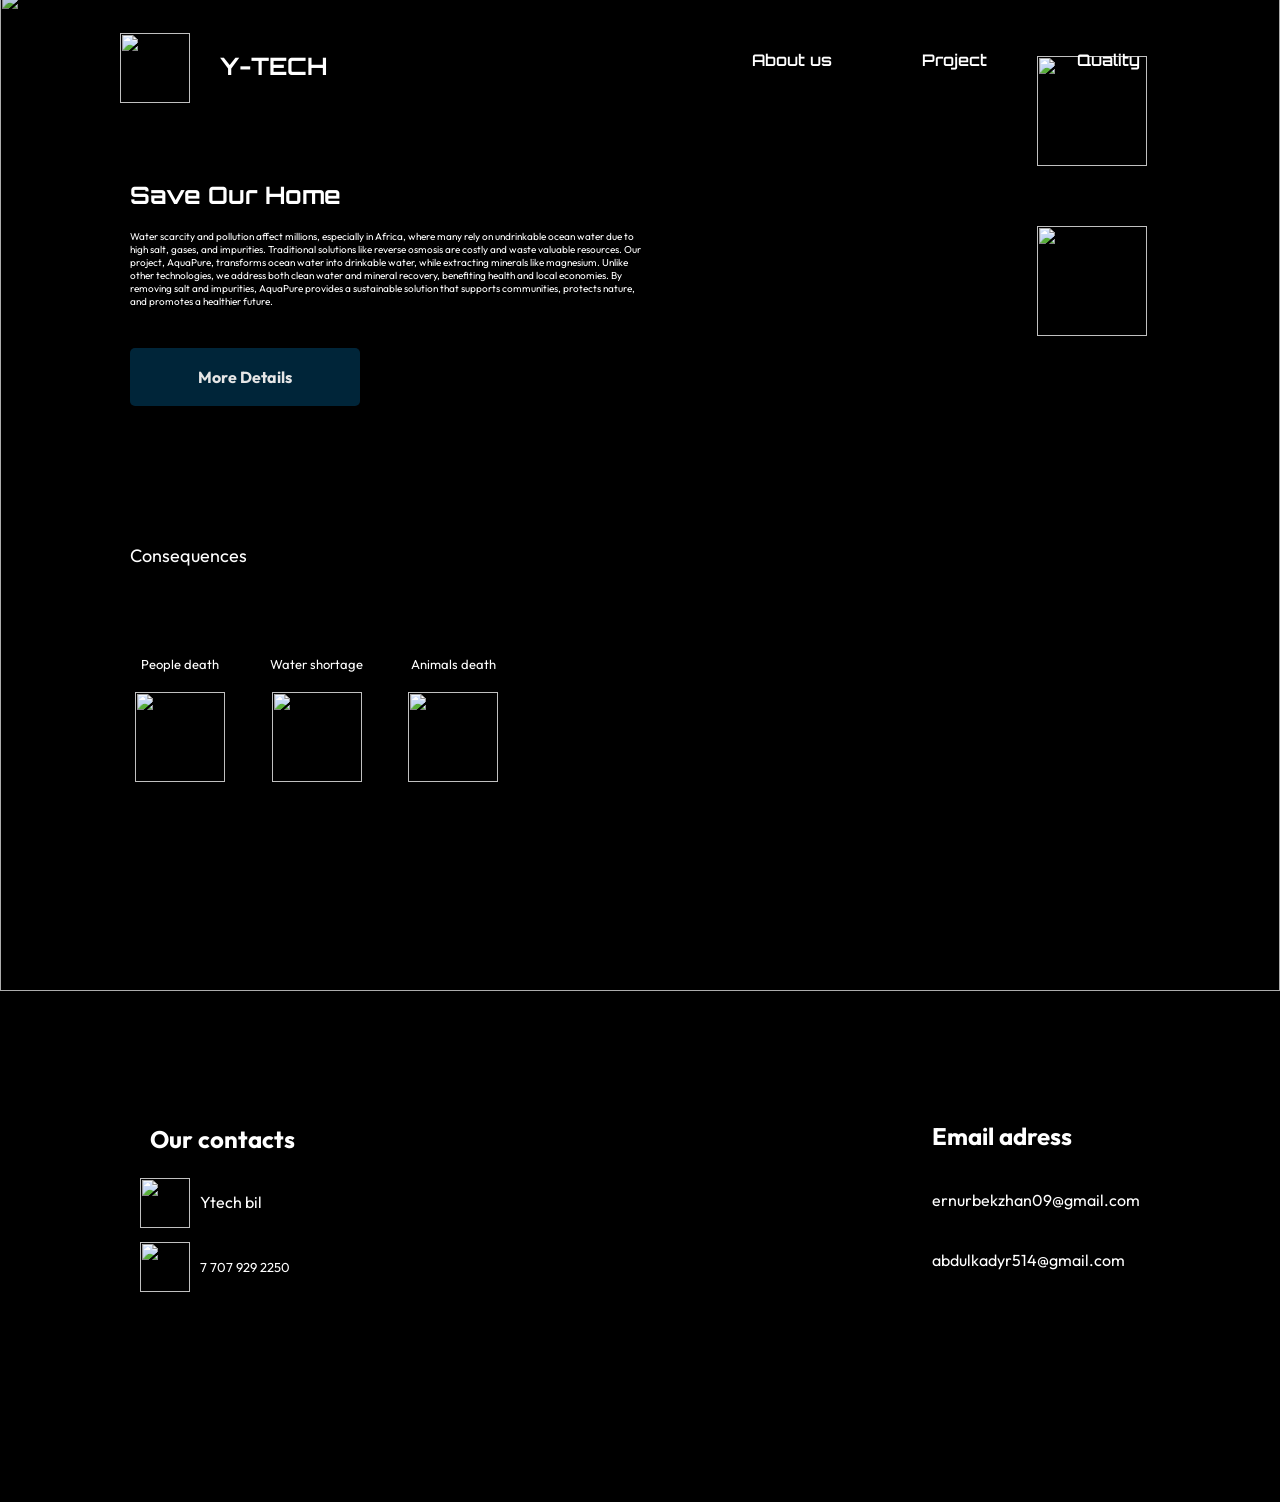
==== index.html @ 7da86664 "Main Page Uploding main pages (index)" ====
<!DOCTYPE html>
<html lang="en">
<head>
    <meta charset="UTF-8">
    <meta name="viewport" content="width=device-width, initial-scale=1.0, maximum-scale-1">
    <title>Main Page</title>
    <link rel="stylesheet" href="index.css">
    <link rel="stylesheet" href="indexad.css">
    <link rel="icon" type="image/png" href="/FOTOS/Logo.png">
</head>
<body>


    <!--Задний фон-->
    <img src="/FOTOS/Waterpollution.jpg" class="Waterpl">

    <!--Шапка сайта-->
    <header>
        <div class="Шапка">
            <a><img src="/FOTOS/Logo.png" class="Logo"></a>
            <a class="YTECH">Y-TECH</a>
        </div>
        <div class="Опции">
            <a href="/ABOUT_US/aboutus.html" class="ABOUTUS" target="_blank">About us</a>
            <a href="/PROJECT/project.html" class="PROJECT" target="_blank">Project</a>
            <a href="/QUALITY/quality.html" class="QUALITY" target="_blank">Quality</a>
        </div>
    </header>
    <main>
        
        <!--Статья-->
        <div class="Статья">
            <h2 class="Save">Save Our Home</h2>
            <p class="Etc">Water scarcity and pollution affect millions, especially in Africa, where many rely on undrinkable ocean water due to high salt, gases, and impurities. Traditional solutions like reverse osmosis are costly and waste valuable resources.

                Our project, AquaPure, transforms ocean water into drinkable water, while extracting minerals like magnesium. Unlike other technologies, we address both clean water and mineral recovery, benefiting health and local economies.
                
                By removing salt and impurities, AquaPure provides a sustainable solution that supports communities, protects nature, and promotes a healthier future.</p>
            
            <a class="more" href="https://www.britannica.com/science/water-pollution" target="_blank"><button class="moredetails"><p class="More">More Details</p></a><a href="https://www.britannica.com/science/water-pollution" class="str" target="_blank">>></a> </button></a>
        </div>

        <div class="Диаграммы1">
           <img class="diag1" src="/FOTOS/diag1.png">    
           <img class="diag2" src="/FOTOS/diag2.png">
        </div>
        <div class="Последствия">
            <a href="https://greenly.earth/en-us/blog/ecology-news/water-pollution-causes-consequences-and-solutions" class="consq" target="_blank"><p class="cons">Consequences</p></a>
            <div class="Иконки">
                <div class="i1">
                    <a href="https://www.frontiersin.org/journals/environmental-science/articles/10.3389/fenvs.2022.880246/full" class="text1">People death</a>
                    <a href="https://www.frontiersin.org/journals/environmental-science/articles/10.3389/fenvs.2022.880246/full" class="peo" target="_blank"><img class="people" src="/FOTOS/Component 2 (1).png"></a>
                </div>
                <div class="i2">
                    <a href="https://www.nrdc.org/stories/water-pollution-everything-you-need-know" class="text2">Water shortage</a>
                    <a href="https://www.nrdc.org/stories/water-pollution-everything-you-need-know" class="wat" target="_blank"><img class="water" src="/FOTOS/Component 4.png"></a>
                </div>
                <div class="i3">
                    <a href="https://blog.enduramaxx.co.uk/the-effects-of-poor-water-quality-for-animals" class="text3">Animals death</a>
                    <a href="https://blog.enduramaxx.co.uk/the-effects-of-poor-water-quality-for-animals" class="ani" target="_blank"><img class="animals" src="/FOTOS/Component 5.png"></a>
                </div>
            </div>
        </div>
    </main>

    /*Телефон и тд*/
    <footer class="f1">
        <div class="Socialmedia">
            <p class="ourct">Our contacts</p>
            
            <div class="instagramm">
                <a href="https://www.instagram.com/ytech_bil/" target="_blank"><img src="/FOTOS/Component 9 (2).png" class="insta"></a>
                <a href="https://www.instagram.com/ytech_bil/" target="_blank" class="linkins">Ytech bil</a>
            </div>
            <div class="phone">
                <img class="phn" src="/FOTOS/Component 10.png">
                <p class="number">7 707 929 2250</p>
            </div>
        </div>
        <div class="Email">
            <p class="email">Email adress</p>
            <a href="https://mail.google.com/mail/" class="email1">ernurbekzhan09@gmail.com</a>
            <a href="https://mail.google.com/mail/" class="email2">abdulkadyr514@gmail.com</a>
        </div>
    </footer>
</body>
</html>
---- index.css ----
/*Стили текста*/
@import url('https://fonts.googleapis.com/css2?family=Orbitron:wght@400..900&family=Poppins:ital,wght@0,100;0,200;0,300;0,400;0,500;0,600;0,700;0,800;0,900;1,100;1,200;1,300;1,400;1,500;1,600;1,700;1,800;1,900&family=Work+Sans:ital,wght@0,100..900;1,100..900&display=swap');
@import url('https://fonts.googleapis.com/css2?family=Orbitron:wght@400..900&family=Outfit:wght@100..900&family=Poppins:ital,wght@0,100;0,200;0,300;0,400;0,500;0,600;0,700;0,800;0,900;1,100;1,200;1,300;1,400;1,500;1,600;1,700;1,800;1,900&family=Work+Sans:ital,wght@0,100..900;1,100..900&display=swap');
/*Стили текста*/



/*Правила*/
h2 {
    cursor:default;
}
a,p{
    text-decoration: none;
    color: white;
}
/*Правила*/



/*Задний фон*/
body{
    margin: 0;
    padding: 0;
    background-color: black;
    height: 130vh;
    overflow-x: hidden;
}
.Waterpl{
    z-index: 0;
    position: absolute;
    top: -1%;
    width: 100% ;   
    height: 1000px;
    opacity: 0.9;
}
.Шапка{
    position: absolute;
}
header{
    position: absolute;
    height: 100px;
    width: 100%;
    top: 0%;
    left: 0%;
}
a,p{
    text-decoration: none;
    color: white;
}



/*Шапка сайта*/
.Шапка{
    position: absolute;
    display: flex;
    flex-direction: row;
    align-items: center;
    gap: 30px;
    width: 240px;
    height: 80px;
    margin-left: 120px;
    margin-top: 30px;
}
.Шапка:hover{
    cursor: default;
}
.Logo{
    width: 70px;
    height: 70px;
}
.YTECH{
    font-family: 'Orbitron',cursive;
    font-size: x-large;
    font-weight: bold;
    color: white;
    margin-bottom: 8px;
}
/*Шапки*/



/*ОПЦИИ*/
.Опции{
    display: flex;
    flex-direction: row;
    justify-content: end;
    align-items: center;
    gap:80px;
    margin-top: 50px;
    margin-left: 65%;
    margin-right: 140px;
}
.ABOUTUS, .PROJECT, .QUALITY {
    white-space: nowrap;
    z-index: 1;
    font-family: 'Orbitron', cursive;
    font-size: medium;
    font-weight: 600;
    text-decoration: none;
    color: white;
    transition: font-size 0.8s, filter 0.8s;
}
.ABOUTUS:hover, .PROJECT:hover, .QUALITY:hover {
    font-size: larger;
    filter: brightness(0.8);
    transition-delay: 0.1s;
}

.ABOUTUS:not(:hover), .PROJECT:not(:hover), .QUALITY:not(:hover) {
    transition-delay: 0s; 
}
/*КОНЕЦ ШАПКИ*/



/*СТАТЬЯ*/
.Save{
    font-family: 'Orbitron' , cursive ;
    font-weight:bold;
    color: white;
    position: relative;
    margin-left: 130px;
    margin-top: 180px;
}
.Etc{
    color: white;
    font-family: 'Outfit' , cursive;
    font-weight: normal;
    position: relative;
    text-align: left;
    margin-left: 130px;
    font-size: x-small;
    width: 40%;
    margin-bottom: 40px;
}
.Etc:hover{
    cursor: default;
}
.moredetails {
    text-decoration: none;
    margin-left: 130px;
    position: relative;
    background-color: #002A40;
    opacity: 0.9;
    display: inline-block;
    padding: 3px 68px;
    border-radius: 5px;
    border: none;
    transition: background-color 0.3s;
}

.str {
    font-weight: bold;
    position: absolute;
    color: white;
    text-decoration: none;
    margin-left: 39%;
    margin-top: -16%;
    opacity: 0;
    transition: opacity 0.8s, transform 1.2s;
}

.more {
    text-decoration: none;
}

.More {
    color: white;
    font-weight: bold;
    font-family: 'Outfit', cursive;
    text-decoration: none;
    font-size: medium;
    transition: transform 1s, color 1s;
}

.moredetails:hover .More {
    transform: translateX(-18px);
    color: rgb(218, 218, 218);
    transition-delay: 0.1s;
}

.moredetails:hover .str {
    opacity: 1;
    transform: translateX(-50px);
    color: rgb(218, 218, 218);
    transition-delay: 0.1s;
}

.moredetails:not(:hover) .More {
    transition-delay: 0s;
}

.moredetails:not(:hover) .str {
    transition-delay: 0s;
}
/*КОНЕЦ СТАТЬИ*/



/*ДИАГРАММЫ*/
.Диаграммы1{
    position: absolute;
    display: flex;
    justify-content:end;
    flex-direction: column;
    gap: 60px;
    margin-top: -320px;
    margin-left: 84%;
    margin-right: 120px;
}
.diag1,
.diag2 {
    width: 110px;
    height: 110px;
    transition: width 0.9s, height 0.9s, filter 0.9s;
}

.diag1:hover,
.diag2:hover {
    width: 130px;
    height: 130px;
    filter: brightness(0.8);
    cursor: pointer;
    transition-delay: 0.1s; /* Задержка перед началом */
}

.diag1:not(:hover),
.diag2:not(:hover) {
    width: 110px;
    height: 110px;
    transition-delay: 0s; /* Убираем задержку при уходе курсора */
}
/*Конец диграммы1*/



/*Последствия*/
.Последствия{
    display: flex;
}
.Иконки{
    font-family: 'Outfit',cursive;
}
.consq{
    margin-top: 120px;
    text-decoration: none;
    margin-left: 130px;
}
.cons {
    font-family: 'Outfit', cursive;
    opacity: 1;
    color: white;
    position: relative;
    font-size: large;
    transition: font-size 1s, opacity 1s, margin-top 1s; /* Все анимации с переходом */
}
.cons:hover {
    font-size: 30px;
    opacity: 0.85;
    margin-top: 4%;
    transition-delay: 0.2s; /* Задержка перед началом анимации */
}
.cons:not(:hover) {
    transition: font-size 1s, opacity 1s, margin-top 1s; /* Убираем задержку при уходе курсора */
}



/*Кружки*/
.Иконки{
    display: flex;
    position: absolute;
    margin-left: 130px;
    margin-top: 250px;
    gap: 40px;
}
.i1,.i2,.i3{
    align-items: center;
    display: flex;
    flex-direction: column;
    gap: 20px;
}



/*Анимации*/
.i1, .i2, .i3 {
    margin-left: 5px;
    transition: transform 1s;
    cursor: pointer;
}
.people, .water, .animals {
    transition: width 1s, height 1s, opacity 1s, filter 1s;
}
.text1, .text2, .text3 {
    transition: font-size 1s, opacity 1s;
}
.i1:hover, .i2:hover, .i3:hover {
    transform: translateY(-20%);
    transition-delay: 0.2s; /* Задержка перед анимацией */
}

.i1:hover .people,
.i2:hover .water,
.i3:hover .animals {
    opacity: 0.85;
    width: 100px;
    height: 100px;
    filter: invert();
    transition-delay: 0.2s;
}
.i1:hover .text1,
.i2:hover .text2,
.i3:hover .text3 {
    font-size: medium;
    opacity: 0.85;
    transition-delay: 0.2s;
}
.i1:not(:hover), .i2:not(:hover), .i3:not(:hover) {
    transform: translateY(0%);
    transition-delay: 0s;
}
.i1:not(:hover) .people,
.i2:not(:hover) .water,
.i3:not(:hover) .animals {
    width: 90px;
    height: 90px;
    opacity: 1;
    filter: none;
    transition-delay: 0s;
}
.i1:not(:hover) .text1,
.i2:not(:hover) .text2,
.i3:not(:hover) .text3 {
    font-size: small;
    opacity: 1;
    transition-delay: 0s;
}
/*Конец анимаций*/


/*FOOTER*/
.f1{
    display: flex;
    gap:0px;
    flex-direction: row;
    align-items: center;
    justify-content: space-between;
    margin-top:20%;
    width: 100%;
    height: 55%;
    opacity: 1; 
    background-color: black;
}
.Socialmedia{
    width: 400px;
    margin-top: 30px;
    margin-left: 150px;
    align-items: start;
    font-family: 'Outfit',cursive;
    display: flex;
    flex-direction: column;
    font-weight: bold;
    .ourct{
        font-size: x-large;
        
    }
    .insta{
        width: 50px;
        height: 50px;
    }
    .instagramm{
        display: flex;
        flex-direction:row ;
        align-items: center;
        justify-content: center;
        font-weight: normal;
        font-size: medium;
        margin-left: -10px;
        gap:10px
    }
    .linkins{
        margin-bottom: 5px;
    }
    .phone{
        display: flex;
        flex-direction: row;
        align-items: center;
        margin-left: -10px;
        margin-top: 10px;
        gap: 10px;
    }
    .phn{
        width: 50px;
        height: 50px;
    }
    .number{
        font-weight: normal;
        font-size: x-small;
    }
}

.instagramm:hover,.phone:hover{
    .insta{
        width:60px;
        height: 60px;
        filter: invert();
        transition: 1s;
    }
    .phn{
        width: 57px;
        height: 57px;
        filter: invert();
        transition: 1s;
    }
    .number{
        font-size: medium;
        transition: 0.9s;
    }
    font-size: 22px;
    filter: brightness(0.8);
    transition: 0.9s;
    cursor: pointer;
}
.instagramm:not(:hover),.phone:not(:hover){
    transition: 1s;
    .phn{
        width: 50px;
        height: 50px;
        transition: 0.9s;
    }
    .insta{
        width: 50px;
        height: 50px;
        transition: 0.9s;
    }
    .number{
        font-size: small;
        transition: 0.9s;
    }
}

.Email{
    margin-top: 30px;
    display: flex;
    flex-direction: column;
    margin-right: 140px;
    font-weight: bold;
    font-family: 'Outfit',cursive;
}
.email1,.email2{
    display: flex;
    margin-top: -10px;
    line-height: 70px;
    font-weight:normal;
}
.email{
    font-size: x-large;
}
.email:hover{
    cursor: pointer;
}
.email1:hover,.email2:hover{
    font-size:23px ;
    filter: brightness(0.8);
    transition: 1s;
}
.email1:not(:hover),.email2:not(:hover){
    transition: 1s;
}
.ABOUTUS,.PROJECT,.QUALITY{
    padding-left: 10px;
}

/*Адаптация*/
@media( min-width:1900px) and (max-width:2000px){
    .Диаграммы1{
        margin-left:88%;
    }
}
@media( min-width:1800px) and (max-width:1900px){
    .Диаграммы1{
        margin-left: 87%;
    }
}
@media( min-width:1700px) and (max-width:1800px){
    .Диаграммы1{
        margin-left: 86%;
    }
}
@media( min-width:1600px) and ( max-width:1700px){
    .Диаграммы1{
        margin-left: 85%;
    }
}
@media( min-width:1500px) and (max-width:1600px){
    .Диаграммы1{
        margin-left: 84%;
    }
}
@media(min-width:1400px) and (max-width:1500px){
    .Диаграммы1{
        margin-left: 83%;
        margin-top: -350px;
    }
}
@media(min-width:1300px) and (max-width:1400px){
    .Диаграммы1{
        margin-left: 82%;
        margin-top: -350px;
    }
}
@media(min-width:1200px) and (max-width:1300px){
    .Диаграммы1{
        margin-left: 81%;
        margin-top: -350px;
    }
}
@media(min-width:1150px) and (max-width:1200px){
    .Диаграммы1{
        margin-left: 80%;
        margin-top: -350px;
    }
}
@media(min-width:1000px) and (max-width:1150px){
    body{
        height: 120vh;
    }
    .Опции{
        gap: 30px;
    }
    .ABOUTUS,.PROJECT,.QUALITY{
        margin-top: 5px;
        font-size: small;
    }
    .Logo{
        width: 50px;
        height: 50px;
    }
    .YTECH{
        font-size:large;
    }
    .Статья{
        margin-top: -30px;
    }
    .Etc{
        font-size: 13px;
    }
    .Waterpl{
        width: 100%;
        height: 800px;
    }
    .Диаграммы1{
        margin-left: 80%;
        margin-top: -320px;
        .diag1,
        .diag2{
            width: 80px;
            height: 80px;
        }
    }
    .consq{
        margin-top: 30px;
    }
    .Иконки{
        margin-top: 120px;
    }
    .cons{
        font-size: medium;
    }
    .Иконки{
        .i1{
            .text1{
                font-size: x-small;
            }
            .people{
                width: 70px;
                height: 70px;
            }
        }
        .i2{
            .text2{
                font-size: x-small;
            }
            .water{
                width: 70px;
                height: 70px;
            }
        }
        .i3{
            .text3{
                font-size: x-small;
            }
            .animals{
                width: 70px;
                height: 70px;
            }
        }
    }
}
@media(min-width:900px) and (max-width:1000px){
    body{
        height: 120vh;
    }
    .Опции{
        margin-right: 120px;
    }
    .ABOUTUS,.PROJECT,.QUALITY{
        margin-top: 5px;
        font-size: small;
    }
    .Logo{
        width: 50px;
        height: 50px;
    }
    .YTECH{
        font-size:large;
    }
    .Статья{
        margin-top: -30px;
    }
    .Etc{
        font-size: 13px;
    }
    .Waterpl{
        width: 100%;
        height: 800px;
    }
    .Диаграммы1{
        margin-left: 80%;
        margin-top: -330px;
        .diag1,
        .diag2{
            width: 80px;
            height: 80px;
        }
    }
    .consq{
        margin-top: 50px;
    }
    .Иконки{
        margin-top: 150px;
    }   
    .Socialmedia{
        margin-left: 90px;
        width: 200px;
        .ourct{
            font-size: large;
        }
        .instagramm{
            .insta{
                width: 40px;
                height: 40px;
            }
            .linkins{
                font-size: small;
            }
        }
        .phone{
            .phn{
                width: 40px;
                height: 40px;
            }
            .number{
                font-size: x-small;
            }
        }
    }
    .Email{
        margin-right: 90px;
        .email{
            font-size: large;
        }
        .email1{
            font-size: small;
        }
        .email2{
            font-size: small;
        }
    }
    .Опции{
        gap: 25px;
        .ABOUTUS,.PROJECT,.QUALITY{
            font-size: small;
        }
    }
    .consq{
        margin-top: 30px;
    }
    .Иконки{
        margin-top: 110px;
    }
    .cons{
        font-size: medium;
    }
    .Иконки{
        .i1{
            .text1{
                font-size: x-small;
            }
            .people{
                width: 70px;
                height: 70px;
            }
        }
        .i2{
            .text2{
                font-size: x-small;
            }
            .water{
                width: 70px;
                height: 70px;
            }
        }
        .i3{
            .text3{
                font-size: x-small;
            }
            .animals{
                width: 70px;
                height: 70px;
            }
        }
    }
}
@media(min-width:800px) and (max-width:900px){
    body{
        height: 120vh;
    }
    .Опции{
        margin-right: 100px;
    }
    .Шапка{
        margin-left: 70px;
    }
    .ABOUTUS,.PROJECT,.QUALITY{
        margin-top: 5px;
        font-size: small;
    }
    .Logo{
        width: 50px;
        height: 50px;
    }
    .YTECH{
        font-size:large;
    }
    .Статья{
        margin-left: -50px;
        margin-top: -30px;
    }
    .Etc{
        font-size: 13px;
    }
    .Waterpl{
        width: 100%;
        height: 800px;
    }
    .Диаграммы1{
        margin-left: 79%;
        margin-top: -300px;
        .diag1,
        .diag2{
            width: 80px;
            height: 80px;
        }
    }
    .consq{
        margin-left: 90px;
        margin-top: 50px;
    }
    .Иконки{
        margin-left: 90px;
        margin-top: 150px;
    }   
    .Socialmedia{
        margin-top: 30px;
        margin-left: 90px;
        width: 200px;
        .ourct{
            font-size: large;
        }
        .instagramm{
            .insta{
                width: 40px;
                height: 40px;
            }
            .linkins{
                font-size: small;
            }
        }
        .phone{
            .phn{
            width: 40px;
            height: 40px;
            }
            .number{
            font-size: x-small;
            }
        }
    }
    .Email{
        margin-top: 30px;
        margin-right: 90px;
        .email{
            font-size: large;
        }
        .email1{
            font-size: small;
        }
        .email2{
            font-size: small;
        }
    }
    .Опции{
        gap: 25px;
        .ABOUTUS,.PROJECT,.QUALITY{
            font-size: small;
        }
    }
    .Save{
        font-size: large;
    }
    .Etc {
        font-size: xx-small;
        width: 40%;
        text-align: justify;
    }
    .moredetails{
        width: 170px;
        height: 50px;
        padding: 0px 40px;
        .More{
            font-size: x-small;
            width: 100px;
            justify-content: center;
            align-items: center;
        }
        .str{
            margin-left: 55%;
            margin-top: -19%;
            font-size: x-small;
        }
    }
    .consq{
        margin-top: 30px;
    }
    .Иконки{
        margin-top: 110px;
    }
    .cons{
        font-size: medium;
    }
    .Иконки{
        .i1{
            .text1{
                font-size: x-small;
            }
            .people{
                width: 70px;
                height: 70px;
            }
        }
        .i2{
            .text2{
                font-size: x-small;
            }
            .water{
                width: 70px;
                height: 70px;
            }
        }
        .i3{
            .text3{
                font-size: x-small;
            }
            .animals{
                width: 70px;
                height: 70px;
            }
        }
    }
}
@media(min-width:700px) and (max-width:800px){
    body{
        height: 120vh;
    }
    .Шапка{
        margin-left: 70px;
        gap: 20px;
    }
    .Опции{
        margin-right: 80px;
        gap: 10px;
    }
    .ABOUTUS,.PROJECT,.QUALITY{
        margin-top: 5px;
    }
    .Logo{
        width: 40px;
        height: 40px;
    }
    .YTECH{
        font-size:medium;
    }
    .Статья{
        margin-left:-50px;
        margin-top: -30px;
    }
    .Etc{
        font-size: 13px;
    }
    .Waterpl{
        width: 100%;
        height: 800px;
    }
    .Диаграммы1{
        margin-left: 79%;
        margin-top: -320px;
        .diag1,
        .diag2{
            width: 80px;
            height: 80px;
        }
    }
    .consq{
        margin-left: 80px;
        margin-top: 50px;
    }
    .Иконки{
        margin-left: 80px;
        margin-top: 150px;
    }   
    .Socialmedia{
        margin-top: 100px;
        margin-left:100px;
        width: 200px;
        .ourct{
            font-size: medium;
        }
        .instagramm{
            .insta{
                width: 40px;
                height: 40px;
            }
            .linkins{
                font-size: x-small;
            }
        }
        .phone{
            .phn{
            width: 40px;
            height: 40px;
            }
            .number{
            font-size: x-small;
            }
        }
    }
    .Email{
        margin-top: 100px;
        margin-right: 100px;
        .email{
            font-size: medium;
        }
        .email1{
            font-size: x-small;
        }
        .email2{
            font-size: x-small;
        }
    }
    .Опции{
        gap: 25px;
        .ABOUTUS,.PROJECT,.QUALITY{
            font-size: small;
        }
    }
    .Save{
        font-size: large;
    }
    .Etc {
        font-size: 12px;
        width: 40%;
        text-align: justify;
        margin-bottom: 20px;
    }
    .moredetails{
        width: 170px;
        height: 50px;
        padding: 0px 40px;
        .More{
            font-size: x-small;
            width: 100px;
            justify-content: center;
            align-items: center;
        }
        .str{
            margin-left: 55%;
            margin-top: -19%;
            font-size: x-small;
        }
    }
    .consq{
        margin-top: 30px;
    }
    .Иконки{
        margin-top: 110px;
    }
    .cons{
        font-size: medium;
    }
    .Иконки{
        .i1{
            .text1{
                font-size: x-small;
            }
            .people{
                width: 70px;
                height: 70px;
            }
        }
        .i2{
            .text2{
                font-size: x-small;
            }
            .water{
                width: 70px;
                height: 70px;
            }
        }
        .i3{
            .text3{
                font-size: x-small;
            }
            .animals{
                width: 70px;
                height: 70px;
            }
        }
    }
}
@media(min-width:600px) and (max-width:700px){
    body{
        height: 120vh;
    }
    .Шапка{
        margin-left: 35px;
        gap: 20px;
    }
    .Опции{
        margin-right: 50px;
        gap: 10px;
    }
    .ABOUTUS,.PROJECT,.QUALITY{
        margin-top: 5px;
    }
    .Logo{
        width: 40px;
        height: 40px;
    }
    .YTECH{
        font-size:21px;
    }
    .Статья{
        margin-left:-90px;
        margin-top: -50px;
    }
    .Etc{
        font-size: 10px;
    }
    .Waterpl{
        width: 100%;
        height: 800px;
    }
    .Диаграммы1{
        margin-left: 78%;
        margin-top: -300px;
        .diag1,
        .diag2{
            width: 80px;
            height: 80px;
        }
    }
    .consq{
        margin-left: 50px;
        margin-top: 60px;
    }
    .Иконки{
        margin-left: 50px;
        margin-top: 180px;
    }   
    .Socialmedia{
        margin-top: 100px;
        margin-left:70px;
        width: 200px;
        .ourct{
            font-size: small;
        }
        .instagramm{
            .insta{
                width: 40px;
                height: 40px;
            }
            .linkins{
                font-size: xx-small;
            }
        }
        .phone{
            .phn{
            width: 40px;
            height: 40px;
            }
            .number{
            font-size: xx-small;
            }
        }
    }
    .Email{
        margin-top: 100px;
        margin-right: 80px;
        .email{
            font-size:small;
        }
        .email1{
            font-size: xx-small;
        }
        .email2{
            font-size: xx-small;
        }
    }
    .Опции{
        gap: 25px;
        .ABOUTUS,.PROJECT,.QUALITY{
            font-size: 16px;
        }
    }
    .Save{
        font-size: large;
    }
    .Etc {
        font-size: 12px;
        width: 40%;
        text-align: justify;
        margin-bottom: 20px;
    }
    .moredetails{
        width: 170px;
        height: 50px;
        padding: 0px 40px;
        .More{
            font-size: x-small;
            width: 100px;
            justify-content: center;
            align-items: center;
        }
        .str{
            margin-left: 55%;
            margin-top: -19%;
            font-size: x-small;
        }
    }
    .consq{
        margin-top: 50px;
    }
    .Иконки{
        margin-top: 140px;
    }
    .cons{
        font-size: medium;
    }
    .Иконки{
        .i1{
            .text1{
                font-size: x-small;
            }
            .people{
                width: 70px;
                height: 70px;
            }
        }
        .i2{
            .text2{
                font-size: x-small;
            }
            .water{
                width: 70px;
                height: 70px;
            }
        }
        .i3{
            .text3{
                font-size: x-small;
            }
            .animals{
                width: 70px;
                height: 70px;
            }
        }
    }
}
@media(min-width:580px) and (max-width:600px){
    body{
    height: 120vh;
}
.Шапка{
    margin-left: 35px;
    gap: 20px;
}
.Опции{
    margin-right: 50px;
    gap: 10px;
}
.ABOUTUS,.PROJECT,.QUALITY{
    margin-top: 5px;
}
.Logo{
    width: 40px;
    height: 40px;
}
.YTECH{
    font-size:21px;
}
.Статья{
    margin-left:-90px;
    margin-top: -50px;
}
.Etc{
    font-size: 10px;
}
.Waterpl{
    width: 100%;
    height: 800px;
}
.Диаграммы1{
    margin-left: 77%;
    margin-top: -320px;
    .diag1,
    .diag2{
        width: 80px;
        height: 80px;
    }
}
.consq{
    margin-left: 50px;
    margin-top: 60px;
}
.Иконки{
    margin-left: 50px;
    margin-top: 180px;
}   
.Socialmedia{
    margin-top: 100px;
    margin-left:70px;
    width: 200px;
    .ourct{
        font-size: small;
    }
    .instagramm{
        .insta{
            width: 40px;
            height: 40px;
        }
        .linkins{
            font-size: xx-small;
        }
    }
    .phone{
        .phn{
        width: 40px;
        height: 40px;
        }
        .number{
        font-size: x-small;
        }
    }
}
.Email{
    margin-top: 105px;
    margin-right: 70px;
    .email{
        font-size:small;
    }
    .email1{
        font-size: xx-small;
    }
    .email2{
        font-size: xx-small;
    }
}
.Опции{
    gap: 25px;
    .ABOUTUS,.PROJECT,.QUALITY{
        font-size: 16px;
    }
}
.Save{
    font-size: large;
}
.Etc {
    font-size: 12px;
    width: 40%;
    text-align: justify;
    margin-bottom: 20px;
}
.moredetails{
    width: 170px;
    height: 50px;
    padding: 0px 40px;
    .More{
        font-size: x-small;
        width: 100px;
        justify-content: center;
        align-items: center;
    }
    .str{
        margin-left: 55%;
        margin-top: -19%;
        font-size: x-small;
    }
}
.consq{
    margin-top: 50px;
}
.Иконки{
    margin-top: 140px;
}
.cons{
    font-size: medium;
}
.Иконки{
    .i1{
        .text1{
            font-size: x-small;
        }
        .people{
            width: 70px;
            height: 70px;
        }
    }
    .i2{
        .text2{
            font-size: x-small;
        }
        .water{
            width: 70px;
            height: 70px;
        }
    }
    .i3{
        .text3{
            font-size: x-small;
        }
        .animals{
            width: 70px;
            height: 70px;
        }
    }
}
}
@media(min-width:550px) and (max-width:580px){
    body{
        height: 150vh;
    }
    .Шапка{
        margin-left: 35px;
        gap: 15px;
    }
    .Опции{
        margin-right: 50px;
        gap: 10px;
    }
    .ABOUTUS,.PROJECT,.QUALITY{
        margin-top: 5px;
        font-size: 5px;
    }
    .Logo{
        width: 40px;
        height: 40px;
    }
    .YTECH{
        font-size:21px;
    }
    .Статья{
        margin-left:-90px;
        margin-top: -50px;
    }
    .Etc{
        font-size: 10px;
    }
    .Waterpl{
        width: 100%;
        height: 800px;
    }
    .Диаграммы1{
        margin-left: 76%;
        margin-top: -280px;
        .diag1,
        .diag2{
            width: 60px;
            height: 60px;
        }
    }
    .consq{
        margin-left: 50px;
        margin-top: 60px;
    }
    .Иконки{
        margin-left: 50px;
        margin-top: 180px;
    }   
    .Socialmedia{
        margin-top: 150px;
        margin-left:70px;
        width: 200px;
        .ourct{
            font-size: small;
        }
        .instagramm{
            .insta{
                width: 40px;
                height: 40px;
            }
            .linkins{
                font-size: xx-small;
            }
        }
        .phone{
            .phn{
            width: 40px;
            height: 40px;
            }
            .number{
            font-size: x-small;
            }
        }
    }
    .Email{
        margin-top: 160px;
        margin-right: 80px;
        .email{
            font-size:small;
        }
        .email1{
            font-size: xx-small;
        }
        .email2{
            font-size: xx-small;
        }
    }
    .Опции{
        gap: 15px;
        .ABOUTUS,.PROJECT,.QUALITY{
            font-size: 13px;
        }
    }
    .Save{
        font-size: medium;
    }
    .Etc {
        font-size: 10px;
        width: 40%;
        text-align: justify;
        margin-bottom: 20px;
    }
    .moredetails{
        width: 170px;
        height: 50px;
        padding: 0px 35px;
        .More{
            font-size: x-small;
            width: 100px;
            justify-content: center;
            align-items: center;
        }
        .str{
            margin-left: 55%;
            margin-top: -19%;
            font-size: x-small;
        }
    }
    .consq{
        margin-top: 50px;
    }
    .Иконки{
        margin-top: 140px;
    }
    .cons{
        font-size: medium;
    }
    .Иконки{
        .i1{
            .text1{
                font-size: x-small;
            }
            .people{
                width: 70px;
                height: 70px;
            }
        }
        .i2{
            .text2{
                font-size: x-small;
            }
            .water{
                width: 70px;
                height: 70px;
            }
        }
        .i3{
            .text3{
                font-size: x-small;
            }
            .animals{
                width: 70px;
                height: 70px;
            }
        }
    }
}
@media( min-width:450px) and (max-width:550px){
    body{
    height: 120vh;
}
.Шапка{
    margin-left: 35px;
    gap: 15px;
}
.Опции{
    margin-right: 50px;
    gap: 10px;
}
.ABOUTUS,.PROJECT,.QUALITY{
    margin-top: 5px;
    font-size: 5px;
}
.Logo{
    width: 40px;
    height: 40px;
}
.YTECH{
    font-size:21px;
}
.Статья{
    margin-left:-90px;
    margin-top: -50px;
}
.Etc{
    font-size: 10px;
}
.Waterpl{
    width: 100%;
    height: 800px;
}
.Диаграммы1{
    margin-left: 78%;
    margin-top: -270px;
    .diag1,
    .diag2{
        width: 60px;
        height: 60px;
    }
}
.consq{
    margin-left: 50px;
    margin-top: 60px;
}
.Иконки{
    margin-left: 50px;
    margin-top: 180px;
}   
.Socialmedia{
    margin-top: 130px;
    margin-left:60px;
    width: 200px;
    .ourct{
        font-size: x-small;
    }
    .instagramm{
        .insta{
            width: 40px;
            height: 40px;
        }
        .linkins{
            font-size: 11px;
        }
    }
    .phone{
        .phn{
        width: 40px;
        height: 40px;
        }
        .number{
        font-size: 11px;
        }
    }
}
.Email{
    line-height: 0px;
    margin-top: 150px;
    margin-right: 40px;
    .email{
        font-size:x-small;
    }
    .email1{
        font-size: 11px;
    }
    .email2{
        font-size:11px;
    }
}
.Опции{
    gap: 15px;
    .ABOUTUS,.PROJECT,.QUALITY{
        margin-top: 10px;
        font-size: 9px;
    }
}
.Save{
    font-size: medium;
}
.Etc {
    font-size: 10px;
    width: 40%;
    text-align: justify;
    margin-bottom: 20px;
}
.moredetails{
    width: 170px;
    height: 50px;
    padding: 0px 35px;
    .More{
        font-size: x-small;
        width: 100px;
        justify-content: center;
        align-items: center;
    }
    .str{
        margin-left: 55%;
        margin-top: -19%;
        font-size: x-small;
    }
}
.consq{
    margin-top: 80px;
}
.Иконки{
    margin-top: 170px;
}
.cons{
    font-size: small;
}
.Иконки{
    .i1{
        .text1{
            font-size: xx-small;
        }
        .people{
            width: 60px;
            height: 60px;
        }
    }
    .i2{
        .text2{
            font-size: xx-small;
        }
        .water{
            width: 60px;
            height: 60px;
        }
    }
    .i3{
        .text3{
            font-size: xx-small;
        }
        .animals{
            width: 60px;
            height: 60px;
        }
    }
}
}
@media(min-width:400px) and (max-width:450px){
    body{
        height: 70vh;
        .Waterpl{
            height: 750px;
        }
    }
    .Шапка{
        margin-left: 35px;
        gap: 10px;
    }
    .Опции{
        margin-right: 50px;
        gap: 10px;
    }
    .ABOUTUS,.PROJECT,.QUALITY{
        margin-top: 5px;
        font-size: 5px;
    }
    .Logo{
        width: 40px;
        height: 40px;
    }
    .YTECH{
        font-size:21px;
    }
    .Статья{
        margin-left:-90px;
        margin-top: 100px;
    }
    .Etc{
        font-size: 10px;
    }
    .Waterpl{
        width: 100%;
        height: 800px;
    }
    .Диаграммы1{
        opacity: 0;
        width: 0px;
        height: 0px;
        .diag1{
            height: 0px;
            width: 0px;
        }
        .diag2{
            height: 0px;
            width: 0px;
        }
    }
    .consq{
        display: flex;
        justify-content: center;
        font-size: 0px;
    }
    .cons{
        margin-left: 20px ;
        font-size: 0px;
    }
    .Иконки{
        margin-left: 50px;
        margin-top: 180px;
    }   
    .Socialmedia{
        margin-top: 80px;
        margin-left:50px;
        margin-bottom: 80px;
        width: 200px;
        .ourct{
            font-size: xx-small;
        }
        .instagramm{
            .insta{
                width: 30px;
                height: 30px;
            }
            .linkins{
                font-size: 10px;
            }
        }
        .phone{
            .phn{
            width: 30px;
            height: 30px;
            }
            .number{
            font-size: 10px;
            }
        }
    }
    .Email{
        line-height: 0px;
        margin-top: 20px;
        margin-right: 30px;
        .email{
            font-size:xx-small;
        }
        .email1{
            font-size: 10px;
            margin-bottom: -15px;
        }
        .email2{
            font-size:10px;
        }
    }
    .Опции{
        gap: 15px;
        .ABOUTUS,.PROJECT,.QUALITY{
            font-size: 10px;
        }
    }
    .Save{
        margin-right: -10px;
        font-size: medium;
    }
    .Etc {
        font-size: 10px;
        width: 40%;
        text-align: justify;
        margin-bottom: 20px;
        margin-right: -10px;
    }
    .moredetails{
        margin-right: -10px;
        width: 170px;
        height: 50px;
        padding: 0px 35px;
        .More{
            font-size: x-small;
            width: 100px;
            justify-content: center;
            align-items: center;
        }
        .str{
            margin-left: 55%;
            margin-top: -19%;
            font-size: x-small;
        }
    }
    .consq{
        margin-top: 80px;
    }
    .Иконки{
        margin-top: 170px;
    }
    .cons{
        opacity: 1;
        font-size: small;
        margin-bottom: 70px;
    }
    .Иконки{
        margin-right: 20px;
        margin-bottom: 30px;
        .i1{
            .text1{
                font-size:12px;
                text-align: center;
                opacity: 1;
            }
            .people{
                width: 50px;
                height: 50px;
            }
        }
        .i2{
            .text2{
                opacity: 1;
                text-align: center;
                font-size: 12px;
            }
            .water{
                width: 50px;
                height: 50px;
            }
        }
        .i3{
            .text3{
                opacity: 1;
                text-align: center;
                font-size: 12px;
            }
            .animals{
                width: 50px;
                height: 50px;
            }
        }
    }
    header {
        display: flex;
        flex-direction: column;
        align-items: center;
        text-align: center;
        gap: 10px;
    }
    
    .Шапка {
        margin-right: 50px;
        display: flex;
        align-items: center; 
        justify-content: center;
        gap: 20px;
    }
    
    .Опции {
        margin-left: 10%;
        margin-top: 130px;
        display: flex;
        align-items: center;
        justify-content: start;
        gap: 10px;
    }
    .Статья {
        display: flex;
        flex-direction: column;
        align-items: center; 
        justify-content: center;
        text-align: center;
        margin-left: -32%;
        margin-top: 5%;
    }
    
    .Etc {
        width: 50%;
        text-align: center;
    }
    
    .moredetails {
        padding: 2px 35px;
        font-size: 16px;
    }
    .Последствия{
        align-items: center;
    }
    .i1,.i2,.i3{
        margin-top: 100px;
        margin-right: 20px;
        .animals{
            width: 20px;
            height: 20px;
        }
        .water{
            width: 20px;
            height: 20px;
        }
        .people{
            width: 20px;
            height: 20px;
        }
    }
}
@media(min-width:370px) and (max-width:400px){
    body{
        overflow-x: hidden;
        height: 150vh;
        .Waterpl{
            width: 100%;
            height: 800px;
        }
    }
    .Шапка{
        margin-left: 35px;
        gap: 10px;
    }
    .Опции{
        margin-right: 50px;
        gap: 10px;
    }
    .ABOUTUS,.PROJECT,.QUALITY{
        margin-top: 5px;
        font-size: 5px;
    }
    .Logo{
        width: 40px;
        height: 40px;
    }
    .YTECH{
        font-size:21px;
    }
    .Статья{
        margin-left:-90px;
        margin-top: 100px;
    }
    .Etc{
        font-size: 10px;
    }
    .Waterpl{
        width: 100%;
        height: 800px;
    }
    .Диаграммы1{
        opacity: 0;
        width: 0px;
        height: 0px;
        .diag1{
            height: 0px;
            width: 0px;
        }
        .diag2{
            height: 0px;
            width: 0px;
        }
    }
    .consq{
        display: flex;
        justify-content: center;
        font-size: 0px;
    }
    .cons{
        margin-left: 20px ;
        font-size: 0px;
    }
    .Иконки{
        margin-left: 50px;
        margin-top: 180px;
    }   
    .f1 {
        display: flex;
        flex-direction: column;
        align-items: center;
        text-align: center;
        gap: 20px;
    }
    .Socialmedia, .Email {
        display: flex;
        flex-direction: column;
        align-items: center;
        gap: 10px;
    }
    .Socialmedia{
        margin-right:45%;
    }
    .instagramm, .phone {
        display: flex;
        flex-direction: column;
        align-items: center;
        gap: 5px;
    }
    .Опции{
        gap: 15px;
        .ABOUTUS,.PROJECT,.QUALITY{
            font-size: 10px;
        }
    }
    .Save{
        margin-right: 20px ;
        font-size: medium;
    }
    .Etc {
        font-size: 10px;
        width: 40%;
        text-align: justify;
        margin-bottom: 20px;
        margin-right: 20px;
    }
    .moredetails{
        margin-right: 20px;
        width: 170px;
        height: 50px;
        padding: 0px 35px;
        .More{
            font-size: x-small;
            width: 100px;
            justify-content: center;
            align-items: center;
        }
        .str{
            margin-left: 55%;
            margin-top: -19%;
            font-size: x-small;
        }
    }
    .Последствия{
        .cons{
            margin-right: 50px;
        }
    }
    .Иконки{
        margin-top: 170px;
    }
    .cons{
        opacity: 1;
        font-size: small;
        margin-bottom: 70px;
    }
    .consq{
        margin-left: 110px;
        margin-top: 80px;
    }
    .Иконки{
        margin-right: 40px;
        margin-bottom: 30px;
        .i1{
            .text1{
                font-size:12px;
                text-align: center;
                opacity: 1;
            }
            .people{
                width: 40px;
                height: 40px;
            }
        }
        .i2{
            .text2{
                opacity: 1;
                text-align: center;
                font-size: 12px;
            }
            .water{
                width: 40px;
                height: 40px;
            }
        }
        .i3{
            .text3{
                opacity: 1;
                text-align: center;
                font-size: 12px;
            }
            .animals{
                width: 40px;
                height: 40px;
            }
        }
    }
    header {
        display: flex;
        flex-direction: column;
        align-items: center;
        text-align: center;
        gap: 10px;
    }
        
    .Шапка {
        margin-right: 50px;
        display: flex;
        align-items: center; 
        justify-content: center;
        gap: 20px;
    }
        
    .Опции {
        margin-left: 10%;
        margin-top: 130px;
        display: flex;
        align-items: center;
        justify-content: start;
        gap: 10px;
    }
    .Статья {
        display: flex;
        flex-direction: column;
        align-items: center; 
        justify-content: center;
        text-align: center;
        margin-left: -32%;
        margin-top: 5%;
    }
        
    .Etc {
        width: 50%;
        text-align: center;
    }
        
    .moredetails {
        padding: 2px 35px;
        font-size: 16px;
    }
    .Последствия{
        gap: 10px;
        align-items: center;
    }
    .i1,.i2,.i3{
        gap: 10px;
        margin-top: 100px;
        margin-right: 20px;
        .animals{
            width: 20px;
            height: 20px;
        }
        .water{
            width: 20px;
            height: 20px;
        }
        .people{
            width: 20px;
            height: 20px;
        }
    }
    .Socialmedia{
        margin-top: 80px;
        display: flex;
        justify-content: center;
        margin-left: 45%;
        width: 200px;
        .ourct{
            font-size: xx-small;
        }
        .instagramm{
            .insta{
                width: 25px;
                height: 25px;
            }
            .linkins{
                font-size:11px;
            }
        }
        .phone{
            .phn{
            width: 30px;
            height: 30px;
            }
            .number{
            font-size: 10px;
            }
        }
    }
    .Email{
        line-height: 0px;
        margin-bottom: 40px;
        margin-right: 20px;
        .email{
            font-size:xx-small;
        }
        .email1{
            font-size: 10px;
            margin-bottom: -15px;
        }
        .email2{
            font-size:10px;
        }
    }
    .Последствия{
        .Иконки{
            gap: 20px;
        }
    }
}
@media(max-width:370px) and (min-width:300px){
    body{
        overflow-x: hidden;
        height: 150vh;
        .Waterpl{
            width: 100%;
            height: 800px;
        }
    }
    .Шапка{
        margin-left: 35px;
        gap: 10px;
    }
    .Опции{
        margin-right: 50px;
        gap: 10px;
    }
    .ABOUTUS,.PROJECT,.QUALITY{
        margin-top: 5px;
        font-size: 5px;
    }
    .Logo{
        width: 40px;
        height: 40px;
    }
    .YTECH{
        font-size:21px;
    }
    .Статья{
        margin-left:-90px;
        margin-top: 100px;
    }
    .Etc{
        font-size: 10px;
    }
    .Waterpl{
        width: 100%;
        height: 800px;
    }
    .Диаграммы1{
        opacity: 0;
        width: 0px;
        height: 0px;
        .diag1{
            height: 0px;
            width: 0px;
        }
        .diag2{
            height: 0px;
            width: 0px;
        }
    }
    .consq{
        display: flex;
        justify-content: center;
        font-size: 0px;
    }
    .cons{
        margin-left: -5px ;
        font-size: 0px;
    }
    .Иконки{
        margin-left: 50px;
        margin-top: 180px;
    }   
    .f1 {
        display: flex;
        flex-direction: column;
        align-items: center;
        text-align: center;
        gap: 20px;
    }
    .Socialmedia, .Email {
        display: flex;
        flex-direction: column;
        align-items: center;
        gap: 10px;
    }
    .Socialmedia{
        margin-right:45%;
    }
    .instagramm, .phone {
        display: flex;
        flex-direction: column;
        align-items: center;
        gap: 5px;
    }
    .Опции{
        gap: 15px;
        .ABOUTUS,.PROJECT,.QUALITY{
            font-size: 10px;
        }
    }
    .Save{
        margin-right: 20px ;
        font-size: medium;
    }
    .Etc {
        font-size: 10px;
        width: 40%;
        text-align: justify;
        margin-bottom: 20px;
        margin-right: 20px;
    }
    .moredetails{
        margin-right: 20px;
        width: 170px;
        height: 50px;
        padding: 0px 35px;
        .More{
            font-size: x-small;
            width: 100px;
            justify-content: center;
            align-items: center;
        }
        .str{
            margin-left: 55%;
            margin-top: -19%;
            font-size: x-small;
        }
    }
    .Последствия{
        .cons{
            margin-right: 50px;
        }
    }
    .Иконки{
        margin-top: 170px;
    }
    .cons{
        opacity: 1;
        font-size: small;
        margin-bottom: 70px;
    }
    .consq{
        margin-left: 100px;
        margin-top: 80px;
    }
    .Иконки{
        margin-right: 50px;
        margin-bottom: 30px;
        .i1{
            .text1{
                font-size:12px;
                text-align: center;
                opacity: 1;
            }
            .people{
                width: 40px;
                height: 40px;
            }
        }
        .i2{
            .text2{
                opacity: 1;
                text-align: center;
                font-size: 12px;
            }
            .water{
                width: 40px;
                height: 40px;
            }
        }
        .i3{
            .text3{
                opacity: 1;
                text-align: center;
                font-size: 12px;
            }
            .animals{
                width: 40px;
                height: 40px;
            }
        }
    }
    header {
        display: flex;
        flex-direction: column;
        align-items: center;
        text-align: center;
        gap: 10px;
    }
        
    .Шапка {
        margin-right: 50px;
        display: flex;
        align-items: center; 
        justify-content: center;
        gap: 20px;
    }
        
    .Опции {
        margin-left: 10%;
        margin-top: 130px;
        display: flex;
        align-items: center;
        justify-content: start;
        gap: 10px;
    }
    .Статья {
        display: flex;
        flex-direction: column;
        align-items: center; 
        justify-content: center;
        text-align: center;
        margin-left: -32%;
        margin-top: 5%;
    }
        
    .Etc {
        width: 50%;
        text-align: center;
    }
        
    .moredetails {
        padding: 2px 35px;
        font-size: 16px;
    }
    .Последствия{
        gap: 10px;
        align-items: center;
    }
    .i1,.i2,.i3{
        gap: 10px;
        margin-top: 100px;
        .animals{
            width: 20px;
            height: 20px;
        }
        .water{
            width: 20px;
            height: 20px;
        }
        .people{
            width: 20px;
            height: 20px;
        }
    }
    .Socialmedia{
        margin-top: 80px;
        display: flex;
        justify-content: center;
        margin-left: 45%;
        width: 200px;
        .ourct{
            font-size: xx-small;
        }
        .instagramm{
            .insta{
                width: 25px;
                height: 25px;
            }
            .linkins{
                font-size:11px;
            }
        }
        .phone{
            .phn{
            width: 30px;
            height: 30px;
            }
            .number{
            font-size: 10px;
            }
        }
    }
    .Email{
        line-height: 0px;
        margin-bottom: 40px;
        margin-right: -10px;
        .email{
            font-size:xx-small;
        }
        .email1{
            font-size: 10px;
            margin-bottom: -15px;
        }
        .email2{
            font-size:10px;
        }
    }
    .Последствия{
        .Иконки{
            gap: 20px;
        }
    }
}
@media(min-width:200px) and (max-width:300px){
    body{
        height: 70vh;
        .Waterpl{
            width: 100%;
            height: 600px;
        }
    }
    .Шапка{
        margin-left: 35px;
        gap: 10px;
    }
    .Опции{
        margin-right: 50px;
        gap: 10px;
    }
    .ABOUTUS,.PROJECT,.QUALITY{
        margin-top: 5px;
        font-size: 5px;
    }
    .Logo{
        width: 40px;
        height: 40px;
    }
    .YTECH{
        font-size:21px;
    }
    .Статья{
        margin-left:-100px;
        margin-top: 100px;
    }
    .Etc{
        font-size: 10px;
    }
    .Waterpl{
        width: 100%;
        height: 800px;
    }
    .Диаграммы1{
        opacity: 0;
        width: 0px;
        height: 0px;
        .diag1{
            height: 0px;
            width: 0px;
        }
        .diag2{
            height: 0px;
            width: 0px;
        }
    }
    .consq{
        display: flex;
        justify-content: center;
        font-size: 0px;
    }
    .cons{
        margin-left: 20px ;
        font-size: 0px;
    }
    .Иконки{
        margin-left: 50px;
        margin-top: 180px;
    }   
    .Socialmedia{
        margin-top: 0px;
        display: flex;
        justify-content: center;
        margin-left: 40%;
        width: 200px;
        .ourct{
            font-size: xx-small;
        }
        .instagramm{
            .insta{
                width: 25px;
                height: 25px;
            }
            .linkins{
                font-size:11px;
            }
        }
        .phone{
            .phn{
            width: 30px;
            height: 30px;
            }
            .number{
            font-size: 10px;
            }
        }
    }
    .Email{
        line-height: 0px;
        margin-top: 50px;
        margin-right: 1px;
        .email{
            font-size:xx-small;
        }
        .email1{
            font-size: 10px;
            margin-bottom: -15px;
        }
        .email2{
            font-size:10px;
        }
    }
    .Опции{
        gap: 15px;
        .ABOUTUS,.PROJECT,.QUALITY{
            font-size: 10px;
        }
    }
    .Save{
        margin-right: 40px;
        font-size: medium;
    }
    .Etc {
        font-size: 10px;
        width: 40%;
        text-align: justify;
        margin-bottom: 20px;
        margin-right: 40px;
    }
    .moredetails{
        margin-right: 40px;
        width: 170px;
        height: 50px;
        padding: 0px 35px;
        .More{
            font-size: x-small;
            width: 100px;
            justify-content: center;
            align-items: center;
        }
        .str{
            margin-left: 55%;
            margin-top: -19%;
            font-size: x-small;
        }
    }
    .consq{
        margin-top: 80px;
    }
    .Иконки{
        margin-top: 170px;
    }
    .cons{
        opacity: 0;
        font-size: 0px;
    }
    .Иконки{
        .i1{
            .text1{
                font-size: 0px;
                opacity: 0;
            }
            .people{
                width: 0px;
                height: 0px;
            }
        }
        .i2{
            .text2{
                opacity: 0;
                font-size: 0px;
            }
            .water{
                width: 0px;
                height: 0px;
            }
        }
        .i3{
            .text3{
                opacity: 0;
                font-size: 0px;
            }
            .animals{
                width: 0px;
                height: 0px;
            }
        }
    }
    header {
        display: flex;
        flex-direction: column;
        align-items: center;
        text-align: center;
        gap: 10px;
    }
        
    .Шапка {
        margin-right: 50px;
        display: flex;
        align-items: center; 
        justify-content: center;
        gap: 20px;
    }
        
    .Опции {
        margin-left: 10%;
        margin-top: 130px;
        display: flex;
        align-items: center;
        justify-content: start;
        gap: 10px;
    }
    .Статья {
        display: flex;
        flex-direction: column;
        align-items: center; 
        justify-content: center;
        text-align: center;
        margin-left: -32%;
        margin-top: 5%;
    }
        
    .Etc {
        width: 50%;
        text-align: center;
    }
        
    .moredetails {
        padding: 2px 35px;
        font-size: 16px;
    }
    .Последствия{
        align-items: center;
    }
    .i1,.i2,.i3{
        margin-top: 100px;
        margin-right: 20px;
        .animals{
            width: 20px;
            height: 20px;
        }
        .water{
            width: 20px;
            height: 20px;
        }
        .people{
            width: 20px;
            height: 20px;
        }
    }
    .f1 {
        display: flex;
        flex-direction: column;
        align-items: center;
        text-align: center;
        gap: 20px;
    }

    .Socialmedia, .Email {
        display: flex;
        flex-direction: column;
        align-items: center;
        gap: 10px;
    }
    .Socialmedia{
        margin-right:45%;
    }
    .instagramm, .phone {
        display: flex;
        flex-direction: column;
        align-items: center;
        gap: 5px;
    }

    .insta, .phn {
        width: 50px;
        height: auto;
    }

    .email1, .email2 {
        font-size: 14px;
    }
}
---- indexad.css ----
/*Адаптация*/
@media( min-width:1900px) and (max-width:2000px){
    .Диаграммы1{
        margin-left:88%;
    }
}
@media( min-width:1800px) and (max-width:1900px){
    .Диаграммы1{
        margin-left: 87%;
    }
}
@media( min-width:1700px) and (max-width:1800px){
    .Диаграммы1{
        margin-left: 86%;
    }
}
@media( min-width:1600px) and ( max-width:1700px){
    .Диаграммы1{
        margin-left: 85%;
    }
}
@media( min-width:1500px) and (max-width:1600px){
    .Диаграммы1{
        margin-left: 84%;
    }
}
@media(min-width:1400px) and (max-width:1500px){
    .Диаграммы1{
        margin-left: 83%;
        margin-top: -350px;
    }
}
@media(min-width:1300px) and (max-width:1400px){
    .Диаграммы1{
        margin-left: 82%;
        margin-top: -350px;
    }
}
@media(min-width:1200px) and (max-width:1300px){
    .Диаграммы1{
        margin-left: 81%;
        margin-top: -350px;
    }
}
@media(min-width:1150px) and (max-width:1200px){
    .Диаграммы1{
        margin-left: 80%;
        margin-top: -350px;
    }
}
@media(min-width:1000px) and (max-width:1150px){
    body{
        height: 70vh;
    }
    .Опции{
        gap: 30px;
    }
    .ABOUTUS,.PROJECT,.QUALITY{
        margin-top: 5px;
        font-size: small;
    }
    .Logo{
        width: 50px;
        height: 50px;
    }
    .YTECH{
        font-size:large;
    }
    .Статья{
        margin-top: -30px;
    }
    .Etc{
        font-size: 13px;
    }
    .Waterpl{
        width: 100%;
        height: 800px;
    }
    .Диаграммы1{
        margin-left: 80%;
        margin-top: -320px;
        .diag1,
        .diag2{
            width: 80px;
            height: 80px;
        }
    }
    .consq{
        margin-top: 30px;
    }
    .Иконки{
        margin-top: 120px;
    }
    .cons{
        font-size: medium;
    }
    .Иконки{
        .i1{
            .text1{
                font-size: x-small;
            }
            .people{
                width: 70px;
                height: 70px;
            }
        }
        .i2{
            .text2{
                font-size: x-small;
            }
            .water{
                width: 70px;
                height: 70px;
            }
        }
        .i3{
            .text3{
                font-size: x-small;
            }
            .animals{
                width: 70px;
                height: 70px;
            }
        }
    }
}
@media(min-width:900px) and (max-width:1000px){
    body{
        height: 70vh;
    }
    .Опции{
        margin-right: 120px;
    }
    .ABOUTUS,.PROJECT,.QUALITY{
        margin-top: 5px;
        font-size: small;
    }
    .Logo{
        width: 50px;
        height: 50px;
    }
    .YTECH{
        font-size:large;
    }
    .Статья{
        margin-top: -30px;
    }
    .Etc{
        font-size: 13px;
    }
    .Waterpl{
        width: 100%;
        height: 800px;
    }
    .Диаграммы1{
        margin-left: 80%;
        margin-top: -330px;
        .diag1,
        .diag2{
            width: 80px;
            height: 80px;
        }
    }
    .consq{
        margin-top: 50px;
    }
    .Иконки{
        margin-top: 150px;
    }   
    .Socialmedia{
        width: 200px;
        .ourct{
            font-size: large;
        }
        .instagramm{
            .insta{
                width: 40px;
                height: 40px;
            }
            .linkins{
                font-size: small;
            }
        }
        .phone{
            .phn{
                width: 40px;
                height: 40px;
            }
            .number{
                font-size: x-small;
            }
        }
    }
    .Email{
        margin-right: 90px;
        .email{
            font-size: large;
        }
        .email1{
            font-size: small;
        }
        .email2{
            font-size: small;
        }
    }
    .Опции{
        gap: 25px;
        .ABOUTUS,.PROJECT,.QUALITY{
            font-size: small;
        }
    }
    .consq{
        margin-top: 30px;
    }
    .Иконки{
        margin-top: 110px;
    }
    .cons{
        font-size: medium;
    }
    .Иконки{
        .i1{
            .text1{
                font-size: x-small;
            }
            .people{
                width: 70px;
                height: 70px;
            }
        }
        .i2{
            .text2{
                font-size: x-small;
            }
            .water{
                width: 70px;
                height: 70px;
            }
        }
        .i3{
            .text3{
                font-size: x-small;
            }
            .animals{
                width: 70px;
                height: 70px;
            }
        }
    }
}
@media(min-width:800px) and (max-width:900px){
    body{
        height: 100vh;
    }
    .Опции{
        margin-right: 100px;
    }
    .Шапка{
        margin-left: 70px;
    }
    .ABOUTUS,.PROJECT,.QUALITY{
        margin-top: 5px;
        font-size: small;
    }
    .Logo{
        width: 50px;
        height: 50px;
    }
    .YTECH{
        font-size:large;
    }
    .Статья{
        margin-left: -50px;
        margin-top: -30px;
    }
    .Etc{
        font-size: 13px;
    }
    .Waterpl{
        width: 100%;
        height: 800px;
    }
    .Диаграммы1{
        margin-left: 79%;
        margin-top: -300px;
        .diag1,
        .diag2{
            width: 80px;
            height: 80px;
        }
    }
    .consq{
        margin-left: 90px;
        margin-top: 50px;
    }
    .Иконки{
        margin-left: 90px;
        margin-top: 150px;
    }   
    .Socialmedia{
        margin-left: 90px;
        width: 200px;
        .ourct{
            font-size: large;
        }
        .instagramm{
            .insta{
                width: 40px;
                height: 40px;
            }
            .linkins{
                font-size: small;
            }
        }
        .phone{
            .phn{
            width: 40px;
            height: 40px;
            }
            .number{
            font-size: x-small;
            }
        }
    }
    .Email{
        margin-top: 5px;
        margin-right: 90px;
        .email{
            font-size: large;
        }
        .email1{
            font-size: small;
        }
        .email2{
            font-size: small;
        }
    }
    .Опции{
        gap: 25px;
        .ABOUTUS,.PROJECT,.QUALITY{
            font-size: small;
        }
    }
    .Save{
        font-size: large;
    }
    .Etc {
        font-size: xx-small;
        width: 40%;
        text-align: justify;
    }
    .moredetails{
        width: 170px;
        height: 50px;
        padding: 0px 40px;
        .More{
            font-size: x-small;
            width: 100px;
            justify-content: center;
            align-items: center;
        }
        .str{
            margin-left: 55%;
            margin-top: -19%;
            font-size: x-small;
        }
    }
    .consq{
        margin-top: 30px;
    }
    .Иконки{
        margin-top: 110px;
    }
    .cons{
        font-size: medium;
    }
    .Иконки{
        .i1{
            .text1{
                font-size: x-small;
            }
            .people{
                width: 70px;
                height: 70px;
            }
        }
        .i2{
            .text2{
                font-size: x-small;
            }
            .water{
                width: 70px;
                height: 70px;
            }
        }
        .i3{
            .text3{
                font-size: x-small;
            }
            .animals{
                width: 70px;
                height: 70px;
            }
        }
    }
}
@media(min-width:700px) and (max-width:800px){
    body{
        height: 110vh;
    }
    .Шапка{
        margin-left: 70px;
        gap: 20px;
    }
    .Опции{
        margin-right: 80px;
        gap: 10px;
    }
    .ABOUTUS,.PROJECT,.QUALITY{
        margin-top: 5px;
    }
    .Logo{
        width: 40px;
        height: 40px;
    }
    .YTECH{
        font-size:medium;
    }
    .Статья{
        margin-left:-50px;
        margin-top: -30px;
    }
    .Etc{
        font-size: 13px;
    }
    .Waterpl{
        width: 100%;
        height: 800px;
    }
    .Диаграммы1{
        margin-left: 79%;
        margin-top: -320px;
        .diag1,
        .diag2{
            width: 80px;
            height: 80px;
        }
    }
    .consq{
        margin-left: 80px;
        margin-top: 50px;
    }
    .Иконки{
        margin-left: 80px;
        margin-top: 150px;
    }   
    .Socialmedia{
        margin-left:100px;
        width: 200px;
        .ourct{
            font-size: medium;
        }
        .instagramm{
            .insta{
                width: 40px;
                height: 40px;
            }
            .linkins{
                font-size: x-small;
            }
        }
        .phone{
            .phn{
            width: 40px;
            height: 40px;
            }
            .number{
            font-size: x-small;
            }
        }
    }
    .Email{
        margin-top: 10px;
        margin-right: 100px;
        .email{
            font-size: medium;
        }
        .email1{
            font-size: x-small;
        }
        .email2{
            font-size: x-small;
        }
    }
    .Опции{
        gap: 25px;
        .ABOUTUS,.PROJECT,.QUALITY{
            font-size: small;
        }
    }
    .Save{
        font-size: large;
    }
    .Etc {
        font-size: 12px;
        width: 40%;
        text-align: justify;
        margin-bottom: 20px;
    }
    .moredetails{
        width: 170px;
        height: 50px;
        padding: 0px 40px;
        .More{
            font-size: x-small;
            width: 100px;
            justify-content: center;
            align-items: center;
        }
        .str{
            margin-left: 55%;
            margin-top: -19%;
            font-size: x-small;
        }
    }
    .consq{
        margin-top: 30px;
    }
    .Иконки{
        margin-top: 110px;
    }
    .cons{
        font-size: medium;
    }
    .Иконки{
        .i1{
            .text1{
                font-size: x-small;
            }
            .people{
                width: 70px;
                height: 70px;
            }
        }
        .i2{
            .text2{
                font-size: x-small;
            }
            .water{
                width: 70px;
                height: 70px;
            }
        }
        .i3{
            .text3{
                font-size: x-small;
            }
            .animals{
                width: 70px;
                height: 70px;
            }
        }
    }
}
@media(min-width:600px) and (max-width:700px){
    body{
        height: 110vh;
    }
    .Шапка{
        margin-left: 35px;
        gap: 20px;
    }
    .Опции{
        margin-right: 50px;
        gap: 10px;
    }
    .ABOUTUS,.PROJECT,.QUALITY{
        margin-top: 5px;
    }
    .Logo{
        width: 40px;
        height: 40px;
    }
    .YTECH{
        font-size:21px;
    }
    .Статья{
        margin-left:-90px;
        margin-top: -50px;
    }
    .Etc{
        font-size: 10px;
    }
    .Waterpl{
        width: 100%;
        height: 800px;
    }
    .Диаграммы1{
        margin-left: 78%;
        margin-top: -300px;
        .diag1,
        .diag2{
            width: 80px;
            height: 80px;
        }
    }
    .consq{
        margin-left: 50px;
        margin-top: 60px;
    }
    .Иконки{
        margin-left: 50px;
        margin-top: 180px;
    }   
    .Socialmedia{
        margin-left:70px;
        width: 200px;
        .ourct{
            font-size: small;
        }
        .instagramm{
            .insta{
                width: 40px;
                height: 40px;
            }
            .linkins{
                font-size: xx-small;
            }
        }
        .phone{
            .phn{
            width: 40px;
            height: 40px;
            }
            .number{
            font-size: x-small;
            }
        }
    }
    .Email{
        margin-top: 10px;
        margin-right: 80px;
        .email{
            font-size:small;
        }
        .email1{
            font-size: xx-small;
        }
        .email2{
            font-size: xx-small;
        }
    }
    .Опции{
        gap: 25px;
        .ABOUTUS,.PROJECT,.QUALITY{
            font-size: 16px;
        }
    }
    .Save{
        font-size: large;
    }
    .Etc {
        font-size: 12px;
        width: 40%;
        text-align: justify;
        margin-bottom: 20px;
    }
    .moredetails{
        width: 170px;
        height: 50px;
        padding: 0px 40px;
        .More{
            font-size: x-small;
            width: 100px;
            justify-content: center;
            align-items: center;
        }
        .str{
            margin-left: 55%;
            margin-top: -19%;
            font-size: x-small;
        }
    }
    .consq{
        margin-top: 50px;
    }
    .Иконки{
        margin-top: 140px;
    }
    .cons{
        font-size: medium;
    }
    .Иконки{
        .i1{
            .text1{
                font-size: x-small;
            }
            .people{
                width: 70px;
                height: 70px;
            }
        }
        .i2{
            .text2{
                font-size: x-small;
            }
            .water{
                width: 70px;
                height: 70px;
            }
        }
        .i3{
            .text3{
                font-size: x-small;
            }
            .animals{
                width: 70px;
                height: 70px;
            }
        }
    }
}
@media(min-width:580px) and (max-width:600px){
    body{
    height: 70vh;
}
.Шапка{
    margin-left: 35px;
    gap: 20px;
}
.Опции{
    margin-right: 50px;
    gap: 10px;
}
.ABOUTUS,.PROJECT,.QUALITY{
    margin-top: 5px;
}
.Logo{
    width: 40px;
    height: 40px;
}
.YTECH{
    font-size:21px;
}
.Статья{
    margin-left:-90px;
    margin-top: -50px;
}
.Etc{
    font-size: 10px;
}
.Waterpl{
    width: 100%;
    height: 800px;
}
.Диаграммы1{
    margin-left: 77%;
    margin-top: -320px;
    .diag1,
    .diag2{
        width: 80px;
        height: 80px;
    }
}
.consq{
    margin-left: 50px;
    margin-top: 60px;
}
.Иконки{
    margin-left: 50px;
    margin-top: 180px;
}   
.Socialmedia{
    margin-top: 100px;
    margin-left:70px;
    width: 200px;
    .ourct{
        font-size: small;
    }
    .instagramm{
        .insta{
            width: 40px;
            height: 40px;
        }
        .linkins{
            font-size: xx-small;
        }
    }
    .phone{
        .phn{
        width: 40px;
        height: 40px;
        }
        .number{
        font-size: x-small;
        }
    }
}
.Email{
    margin-top: 100px;
    margin-right: 70px;
    .email{
        font-size:small;
    }
    .email1{
        font-size: xx-small;
    }
    .email2{
        font-size: xx-small;
    }
}
.Опции{
    gap: 25px;
    .ABOUTUS,.PROJECT,.QUALITY{
        font-size: 16px;
    }
}
.Save{
    font-size: large;
}
.Etc {
    font-size: 12px;
    width: 40%;
    text-align: justify;
    margin-bottom: 20px;
}
.moredetails{
    width: 170px;
    height: 50px;
    padding: 0px 40px;
    .More{
        font-size: x-small;
        width: 100px;
        justify-content: center;
        align-items: center;
    }
    .str{
        margin-left: 55%;
        margin-top: -19%;
        font-size: x-small;
    }
}
.consq{
    margin-top: 50px;
}
.Иконки{
    margin-top: 140px;
}
.cons{
    font-size: medium;
}
.Иконки{
    .i1{
        .text1{
            font-size: x-small;
        }
        .people{
            width: 70px;
            height: 70px;
        }
    }
    .i2{
        .text2{
            font-size: x-small;
        }
        .water{
            width: 70px;
            height: 70px;
        }
    }
    .i3{
        .text3{
            font-size: x-small;
        }
        .animals{
            width: 70px;
            height: 70px;
        }
    }
}
}
@media(min-width:550px) and (max-width:580px){
    body{
        height: 120vh;
    }
    .Шапка{
        margin-left: 35px;
        gap: 15px;
    }
    .Опции{
        margin-right: 50px;
        gap: 10px;
    }
    .ABOUTUS,.PROJECT,.QUALITY{
        margin-top: 5px;
        font-size: 5px;
    }
    .Logo{
        width: 40px;
        height: 40px;
    }
    .YTECH{
        font-size:21px;
    }
    .Статья{
        margin-left:-90px;
        margin-top: -50px;
    }
    .Etc{
        font-size: 10px;
    }
    .Waterpl{
        width: 100%;
        height: 800px;
    }
    .Диаграммы1{
        margin-left: 76%;
        margin-top: -280px;
        .diag1,
        .diag2{
            width: 60px;
            height: 60px;
        }
    }
    .consq{
        margin-left: 50px;
        margin-top: 60px;
    }
    .Иконки{
        margin-left: 50px;
        margin-top: 180px;
    }   
    .Socialmedia{
        margin-top: 100px;
        margin-left:70px;
        width: 200px;
        .ourct{
            font-size: small;
        }
        .instagramm{
            .insta{
                width: 40px;
                height: 40px;
            }
            .linkins{
                font-size: xx-small;
            }
        }
        .phone{
            .phn{
            width: 40px;
            height: 40px;
            }
            .number{
            font-size: x-small;
            }
        }
    }
    .Email{
        margin-top: 110px;
        margin-right: 80px;
        .email{
            font-size:small;
        }
        .email1{
            font-size: xx-small;
        }
        .email2{
            font-size: xx-small;
        }
    }
    .Опции{
        gap: 15px;
        .ABOUTUS,.PROJECT,.QUALITY{
            font-size: 13px;
        }
    }
    .Save{
        font-size: medium;
    }
    .Etc {
        font-size: 10px;
        width: 40%;
        text-align: justify;
        margin-bottom: 20px;
    }
    .moredetails{
        width: 170px;
        height: 50px;
        padding: 0px 35px;
        .More{
            font-size: x-small;
            width: 100px;
            justify-content: center;
            align-items: center;
        }
        .str{
            margin-left: 55%;
            margin-top: -19%;
            font-size: x-small;
        }
    }
    .consq{
        margin-top: 50px;
    }
    .Иконки{
        margin-top: 140px;
    }
    .cons{
        font-size: medium;
    }
    .Иконки{
        .i1{
            .text1{
                font-size: x-small;
            }
            .people{
                width: 70px;
                height: 70px;
            }
        }
        .i2{
            .text2{
                font-size: x-small;
            }
            .water{
                width: 70px;
                height: 70px;
            }
        }
        .i3{
            .text3{
                font-size: x-small;
            }
            .animals{
                width: 70px;
                height: 70px;
            }
        }
    }
}
@media( min-width:450px) and (max-width:550px){
    body{
    height: 120vh;
}
.Шапка{
    margin-left: 35px;
    gap: 15px;
}
.Опции{
    margin-right: 50px;
    gap: 10px;
}
.ABOUTUS,.PROJECT,.QUALITY{
    margin-top: 5px;
    font-size: 5px;
}
.Logo{
    width: 40px;
    height: 40px;
}
.YTECH{
    font-size:21px;
}
.Статья{
    margin-left:-90px;
    margin-top: -50px;
}
.Etc{
    font-size: 10px;
}
.Waterpl{
    width: 100%;
    height: 800px;
}
.Диаграммы1{
    margin-left: 78%;
    margin-top: -270px;
    .diag1,
    .diag2{
        width: 60px;
        height: 60px;
    }
}
.consq{
    margin-left: 50px;
    margin-top: 60px;
}
.Иконки{
    margin-left: 50px;
    margin-top: 180px;
}   
.Socialmedia{
    margin-top: 100px;
    margin-left:60px;
    width: 200px;
    .ourct{
        font-size: x-small;
    }
    .instagramm{
        .insta{
            width: 40px;
            height: 40px;
        }
        .linkins{
            font-size: 11px;
        }
    }
    .phone{
        .phn{
        width: 40px;
        height: 40px;
        }
        .number{
        font-size: 11px;
        }
    }
}
.Email{
    line-height: 0px;
    margin-top: 120px;
    margin-right: 40px;
    .email{
        font-size:x-small;
    }
    .email1{
        font-size: 11px;
    }
    .email2{
        font-size:11px;
    }
}
.Опции{
    gap: 15px;
    .ABOUTUS,.PROJECT,.QUALITY{
        margin-top: 10px;
        font-size: 9px;
    }
}
.Save{
    font-size: medium;
}
.Etc {
    font-size: 10px;
    width: 40%;
    text-align: justify;
    margin-bottom: 20px;
}
.moredetails{
    width: 170px;
    height: 50px;
    padding: 0px 35px;
    .More{
        font-size: x-small;
        width: 100px;
        justify-content: center;
        align-items: center;
    }
    .str{
        margin-left: 55%;
        margin-top: -19%;
        font-size: x-small;
    }
}
.consq{
    margin-top: 80px;
}
.Иконки{
    margin-top: 170px;
}
.cons{
    font-size: small;
}
.Иконки{
    .i1{
        .text1{
            font-size: xx-small;
        }
        .people{
            width: 60px;
            height: 60px;
        }
    }
    .i2{
        .text2{
            font-size: xx-small;
        }
        .water{
            width: 60px;
            height: 60px;
        }
    }
    .i3{
        .text3{
            font-size: xx-small;
        }
        .animals{
            width: 60px;
            height: 60px;
        }
    }
}
}
@media(min-width:400px) and (max-width:450px){
    body{
        height: 50vh;
        .Waterpl{
            height: 600px;
        }
    }
    .Шапка{
        margin-left: 35px;
        gap: 10px;
    }
    .Опции{
        margin-right: 50px;
        gap: 10px;
    }
    .ABOUTUS,.PROJECT,.QUALITY{
        margin-top: 5px;
        font-size: 5px;
    }
    .Logo{
        width: 40px;
        height: 40px;
    }
    .YTECH{
        font-size:21px;
    }
    .Статья{
        margin-left:-90px;
        margin-top: 100px;
    }
    .Etc{
        font-size: 10px;
    }
    .Waterpl{
        width: 100%;
        height: 800px;
    }
    .Диаграммы1{
        opacity: 0;
        width: 0px;
        height: 0px;
        .diag1{
            height: 0px;
            width: 0px;
        }
        .diag2{
            height: 0px;
            width: 0px;
        }
    }
    .consq{
        display: flex;
        justify-content: center;
        font-size: 0px;
    }
    .cons{
        margin-left: 20px ;
        font-size: 0px;
    }
    .Иконки{
        margin-left: 50px;
        margin-top: 180px;
    }   
    .Socialmedia{
        margin-top: 10px;
        margin-left:60px;
        margin-bottom: 80px;
        width: 200px;
        .ourct{
            font-size: xx-small;
        }
        .instagramm{
            .insta{
                width: 30px;
                height: 30px;
            }
            .linkins{
                font-size: 10px;
            }
        }
        .phone{
            .phn{
            width: 30px;
            height: 30px;
            }
            .number{
            font-size: 10px;
            }
        }
    }
    .Email{
        margin-bottom: 75px;
        line-height: 0px;
        margin-top: 30px;
        margin-right: 40px;
        .email{
            font-size:xx-small;
        }
        .email1{
            font-size: 10px;
            margin-bottom: -15px;
        }
        .email2{
            font-size:10px;
        }
    }
    .Опции{
        gap: 15px;
        .ABOUTUS,.PROJECT,.QUALITY{
            font-size: 10px;
        }
    }
    .Save{
        margin-right: -10px;
        font-size: medium;
    }
    .Etc {
        font-size: 10px;
        width: 40%;
        text-align: justify;
        margin-bottom: 20px;
        margin-right: -10px;
    }
    .moredetails{
        margin-right: -10px;
        width: 170px;
        height: 50px;
        padding: 0px 35px;
        .More{
            font-size: x-small;
            width: 100px;
            justify-content: center;
            align-items: center;
        }
        .str{
            margin-left: 55%;
            margin-top: -19%;
            font-size: x-small;
        }
    }
    .consq{
        margin-top: 80px;
    }
    .Иконки{
        margin-top: 170px;
    }
    .cons{
        opacity: 0;
        font-size: 0px;
    }
    .Иконки{
        .i1{
            .text1{
                font-size: 0px;
                opacity: 0;
            }
            .people{
                width: 0px;
                height: 0px;
            }
        }
        .i2{
            .text2{
                opacity: 0;
                font-size: 0px;
            }
            .water{
                width: 0px;
                height: 0px;
            }
        }
        .i3{
            .text3{
                opacity: 0;
                font-size: 0px;
            }
            .animals{
                width: 0px;
                height: 0px;
            }
        }
    }
    header {
        display: flex;
        flex-direction: column;
        align-items: center;
        text-align: center;
        gap: 10px;
    }
    
    .Шапка {
        margin-right: 50px;
        display: flex;
        align-items: center; 
        justify-content: center;
        gap: 20px;
    }
    
    .Опции {
        margin-left: 10%;
        margin-top: 130px;
        display: flex;
        align-items: center;
        justify-content: start;
        gap: 10px;
    }
    .Статья {
        display: flex;
        flex-direction: column;
        align-items: center; 
        justify-content: center;
        text-align: center;
        margin-left: -32%;
        margin-top: 5%;
    }
    
    .Etc {
        width: 50%;
        text-align: center;
    }
    
    .moredetails {
        padding: 2px 35px;
        font-size: 16px;
    }
    .Последствия{
        align-items: center;
    }
    .i1,.i2,.i3{
        margin-top: 100px;
        margin-right: 20px;
        .animals{
            width: 20px;
            height: 20px;
        }
        .water{
            width: 20px;
            height: 20px;
        }
        .people{
            width: 20px;
            height: 20px;
        }
    }
}
@media(min-width:300px) and (max-width:400px){
    body{
        height: 50vh;
        .Waterpl{
            height: 600px;
        }
    }
    .Шапка{
        margin-left: 35px;
        gap: 10px;
    }
    .Опции{
        margin-right: 50px;
        gap: 10px;
    }
    .ABOUTUS,.PROJECT,.QUALITY{
        margin-top: 5px;
        font-size: 5px;
    }
    .Logo{
        width: 40px;
        height: 40px;
    }
    .YTECH{
        font-size:21px;
    }
    .Статья{
        margin-left:-90px;
        margin-top: 100px;
    }
    .Etc{
        font-size: 10px;
    }
    .Waterpl{
        width: 100%;
        height: 800px;
    }
    .Диаграммы1{
        opacity: 0;
        width: 0px;
        height: 0px;
        .diag1{
            height: 0px;
            width: 0px;
        }
        .diag2{
            height: 0px;
            width: 0px;
        }
    }
    .consq{
        display: flex;
        justify-content: center;
        font-size: 0px;
    }
    .cons{
        margin-left: 20px ;
        font-size: 0px;
    }
    .Иконки{
        margin-left: 50px;
        margin-top: 180px;
    }   
    .Socialmedia{
        margin-top: 10px;
        margin-left:30px;
        margin-bottom: 80px;
        width: 200px;
        .ourct{
            font-size: xx-small;
        }
        .instagramm{
            .insta{
                width: 30px;
                height: 30px;
            }
            .linkins{
                font-size: 10px;
            }
        }
        .phone{
            .phn{
            width: 30px;
            height: 30px;
            }
            .number{
            font-size: 10px;
            }
        }
    }
    .Email{
        margin-bottom: 75px;
        line-height: 0px;
        margin-top: 30px;
        margin-right: 20px;
        .email{
            font-size:xx-small;
        }
        .email1{
            font-size: 10px;
            margin-bottom: -15px;
        }
        .email2{
            font-size:10px;
        }
    }
    .Опции{
        gap: 15px;
        .ABOUTUS,.PROJECT,.QUALITY{
            font-size: 10px;
        }
    }
    .Save{
        margin-right: 20px ;
        font-size: medium;
    }
    .Etc {
        font-size: 10px;
        width: 40%;
        text-align: justify;
        margin-bottom: 20px;
        margin-right: 20px;
    }
    .moredetails{
        margin-right: 20px;
        width: 170px;
        height: 50px;
        padding: 0px 35px;
        .More{
            font-size: x-small;
            width: 100px;
            justify-content: center;
            align-items: center;
        }
        .str{
            margin-left: 55%;
            margin-top: -19%;
            font-size: x-small;
        }
    }
    .consq{
        margin-top: 80px;
    }
    .Иконки{
        margin-top: 170px;
    }
    .cons{
        opacity: 0;
        font-size: 0px;
    }
    .Иконки{
        .i1{
            .text1{
                font-size: 0px;
                opacity: 0;
            }
            .people{
                width: 0px;
                height: 0px;
            }
        }
        .i2{
            .text2{
                opacity: 0;
                font-size: 0px;
            }
            .water{
                width: 0px;
                height: 0px;
            }
        }
        .i3{
            .text3{
                opacity: 0;
                font-size: 0px;
            }
            .animals{
                width: 0px;
                height: 0px;
            }
        }
    }
    header {
        display: flex;
        flex-direction: column;
        align-items: center;
        text-align: center;
        gap: 10px;
    }
        
    .Шапка {
        margin-right: 50px;
        display: flex;
        align-items: center; 
        justify-content: center;
        gap: 20px;
    }
        
    .Опции {
        margin-left: 10%;
        margin-top: 130px;
        display: flex;
        align-items: center;
        justify-content: start;
        gap: 10px;
    }
    .Статья {
        display: flex;
        flex-direction: column;
        align-items: center; 
        justify-content: center;
        text-align: center;
        margin-left: -32%;
        margin-top: 5%;
    }
        
    .Etc {
        width: 50%;
        text-align: center;
    }
        
    .moredetails {
        padding: 2px 35px;
        font-size: 16px;
    }
    .Последствия{
        align-items: center;
    }
    .i1,.i2,.i3{
        margin-top: 100px;
        margin-right: 20px;
        .animals{
            width: 20px;
            height: 20px;
        }
        .water{
            width: 20px;
            height: 20px;
        }
        .people{
            width: 20px;
            height: 20px;
        }
    }
}
@media(min-width:200px) and (max-width:300px){
    body{
        height: 70vh;
        .Waterpl{
            width: 100%;
            height: 700px;
        }
    }
    .Шапка{
        margin-left: 35px;
        gap: 10px;
    }
    .Опции{
        margin-right: 50px;
        gap: 10px;
    }
    .ABOUTUS,.PROJECT,.QUALITY{
        margin-top: 5px;
        font-size: 5px;
    }
    .Logo{
        width: 40px;
        height: 40px;
    }
    .YTECH{
        font-size:21px;
    }
    .Статья{
        margin-left:-100px;
        margin-top: 100px;
    }
    .Etc{
        font-size: 10px;
    }
    .Waterpl{
        width: 100%;
        height: 800px;
    }
    .Диаграммы1{
        opacity: 0;
        width: 0px;
        height: 0px;
        .diag1{
            height: 0px;
            width: 0px;
        }
        .diag2{
            height: 0px;
            width: 0px;
        }
    }
    .consq{
        display: flex;
        justify-content: center;
        font-size: 0px;
    }
    .cons{
        margin-left: 20px ;
        font-size: 0px;
    }
    .Иконки{
        margin-left: 50px;
        margin-top: 180px;
    }   
    .Socialmedia{
        margin-top: 100px;
        display: flex;
        justify-content: center;
        margin-left: 40%;
        width: 200px;
        .ourct{
            font-size: xx-small;
        }
        .instagramm{
            .insta{
                width: 25px;
                height: 25px;
            }
            .linkins{
                font-size:11px;
            }
        }
        .phone{
            .phn{
            width: 30px;
            height: 30px;
            }
            .number{
            font-size: 10px;
            }
        }
    }
    .Email{
        line-height: 0px;
        margin-top: 50px;
        margin-right: 1px;
        .email{
            font-size:xx-small;
        }
        .email1{
            font-size: 10px;
            margin-bottom: -15px;
        }
        .email2{
            font-size:10px;
        }
    }
    .Опции{
        gap: 15px;
        .ABOUTUS,.PROJECT,.QUALITY{
            font-size: 10px;
        }
    }
    .Save{
        margin-right: 40px;
        font-size: medium;
    }
    .Etc {
        font-size: 10px;
        width: 40%;
        text-align: justify;
        margin-bottom: 20px;
        margin-right: 40px;
    }
    .moredetails{
        margin-right: 40px;
        width: 170px;
        height: 50px;
        padding: 0px 35px;
        .More{
            font-size: x-small;
            width: 100px;
            justify-content: center;
            align-items: center;
        }
        .str{
            margin-left: 55%;
            margin-top: -19%;
            font-size: x-small;
        }
    }
    .consq{
        margin-top: 80px;
    }
    .Иконки{
        margin-top: 170px;
    }
    .cons{
        opacity: 0;
        font-size: 0px;
    }
    .Иконки{
        .i1{
            .text1{
                font-size: 0px;
                opacity: 0;
            }
            .people{
                width: 0px;
                height: 0px;
            }
        }
        .i2{
            .text2{
                opacity: 0;
                font-size: 0px;
            }
            .water{
                width: 0px;
                height: 0px;
            }
        }
        .i3{
            .text3{
                opacity: 0;
                font-size: 0px;
            }
            .animals{
                width: 0px;
                height: 0px;
            }
        }
    }
    header {
        display: flex;
        flex-direction: column;
        align-items: center;
        text-align: center;
        gap: 10px;
    }
        
    .Шапка {
        margin-right: 50px;
        display: flex;
        align-items: center; 
        justify-content: center;
        gap: 20px;
    }
        
    .Опции {
        margin-left: 10%;
        margin-top: 130px;
        display: flex;
        align-items: center;
        justify-content: start;
        gap: 10px;
    }
    .Статья {
        display: flex;
        flex-direction: column;
        align-items: center; 
        justify-content: center;
        text-align: center;
        margin-left: -32%;
        margin-top: 5%;
    }
        
    .Etc {
        width: 50%;
        text-align: center;
    }
        
    .moredetails {
        padding: 2px 35px;
        font-size: 16px;
    }
    .Последствия{
        align-items: center;
    }
    .i1,.i2,.i3{
        margin-top: 100px;
        margin-right: 20px;
        .animals{
            width: 20px;
            height: 20px;
        }
        .water{
            width: 20px;
            height: 20px;
        }
        .people{
            width: 20px;
            height: 20px;
        }
    }
    .f1 {
        display: flex;
        flex-direction: column;
        align-items: center;
        text-align: center;
        gap: 20px;
    }

    .Socialmedia, .Email {
        display: flex;
        flex-direction: column;
        align-items: center;
        gap: 10px;
    }
    .Socialmedia{
        margin-right:45%;
    }
    .instagramm, .phone {
        display: flex;
        flex-direction: column;
        align-items: center;
        gap: 5px;
    }

    .insta, .phn {
        width: 50px;
        height: auto;
    }

    .email1, .email2 {
        font-size: 14px;
    }
}
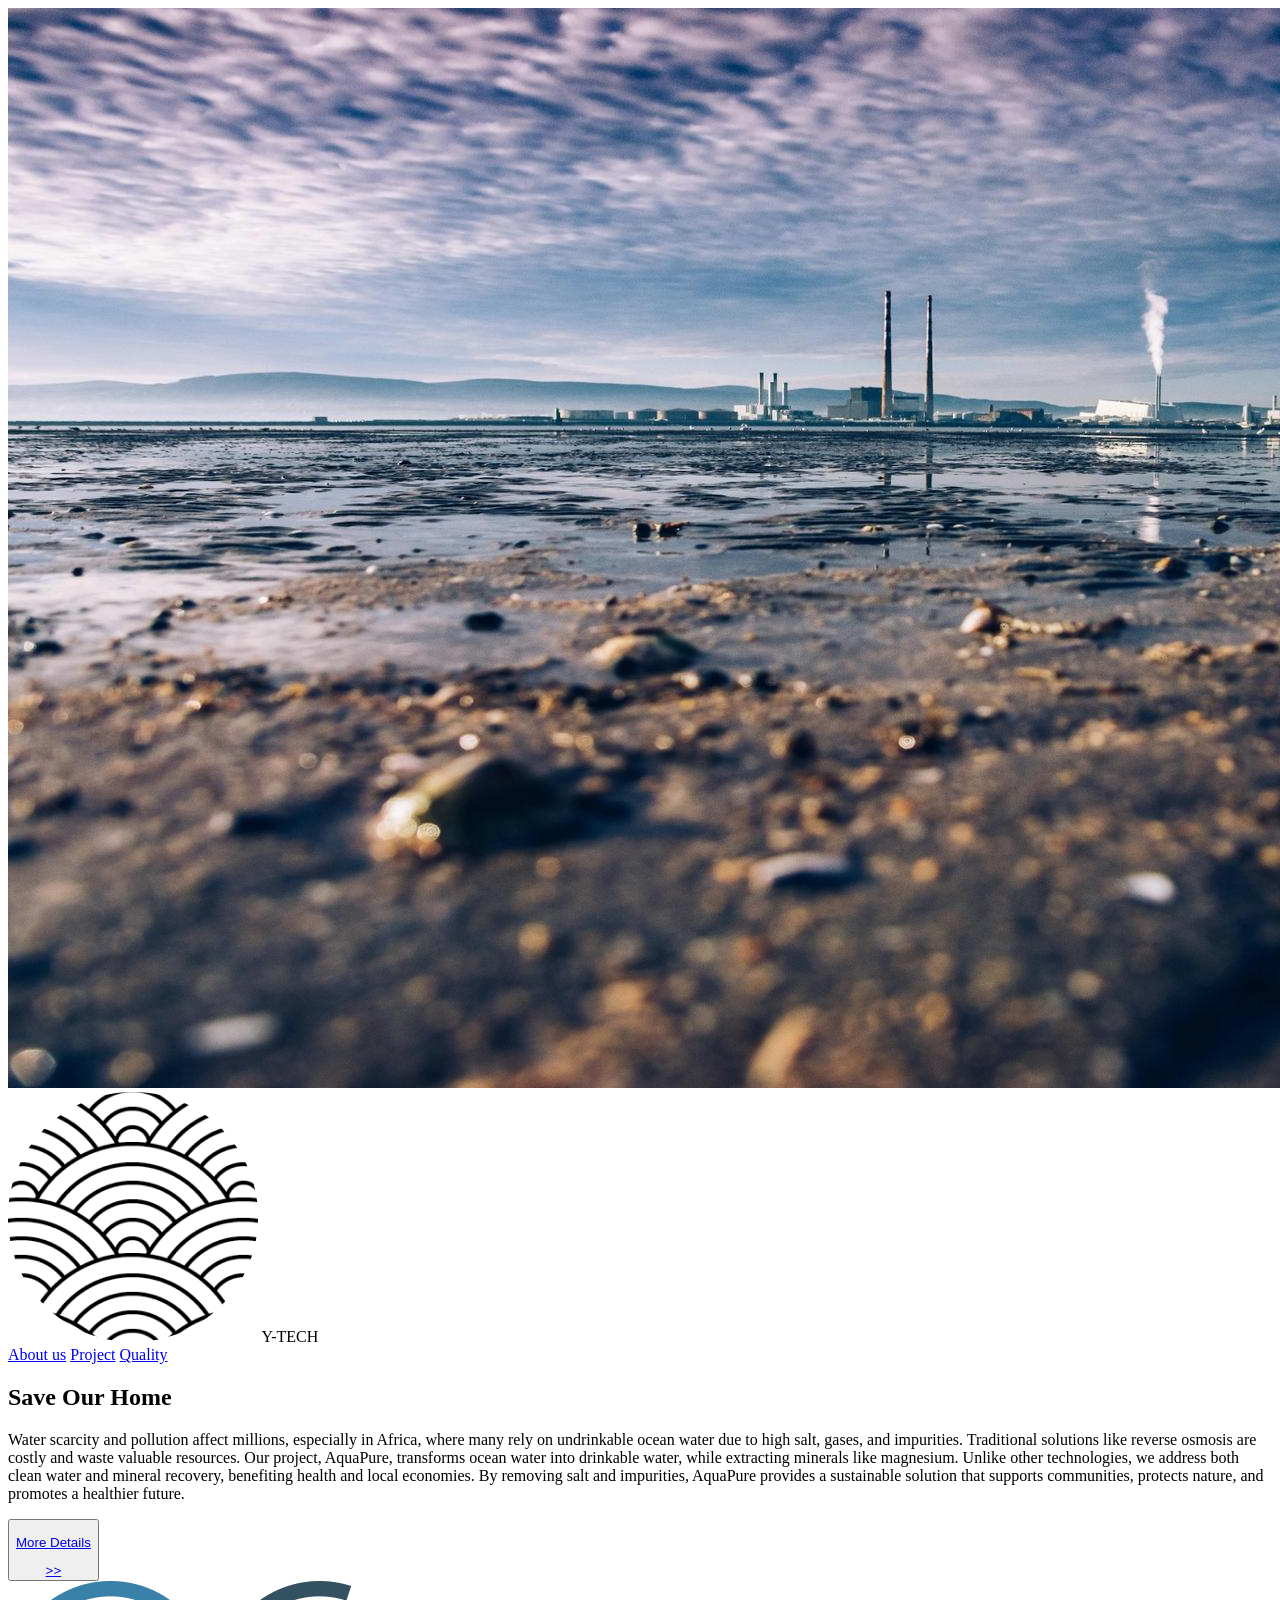
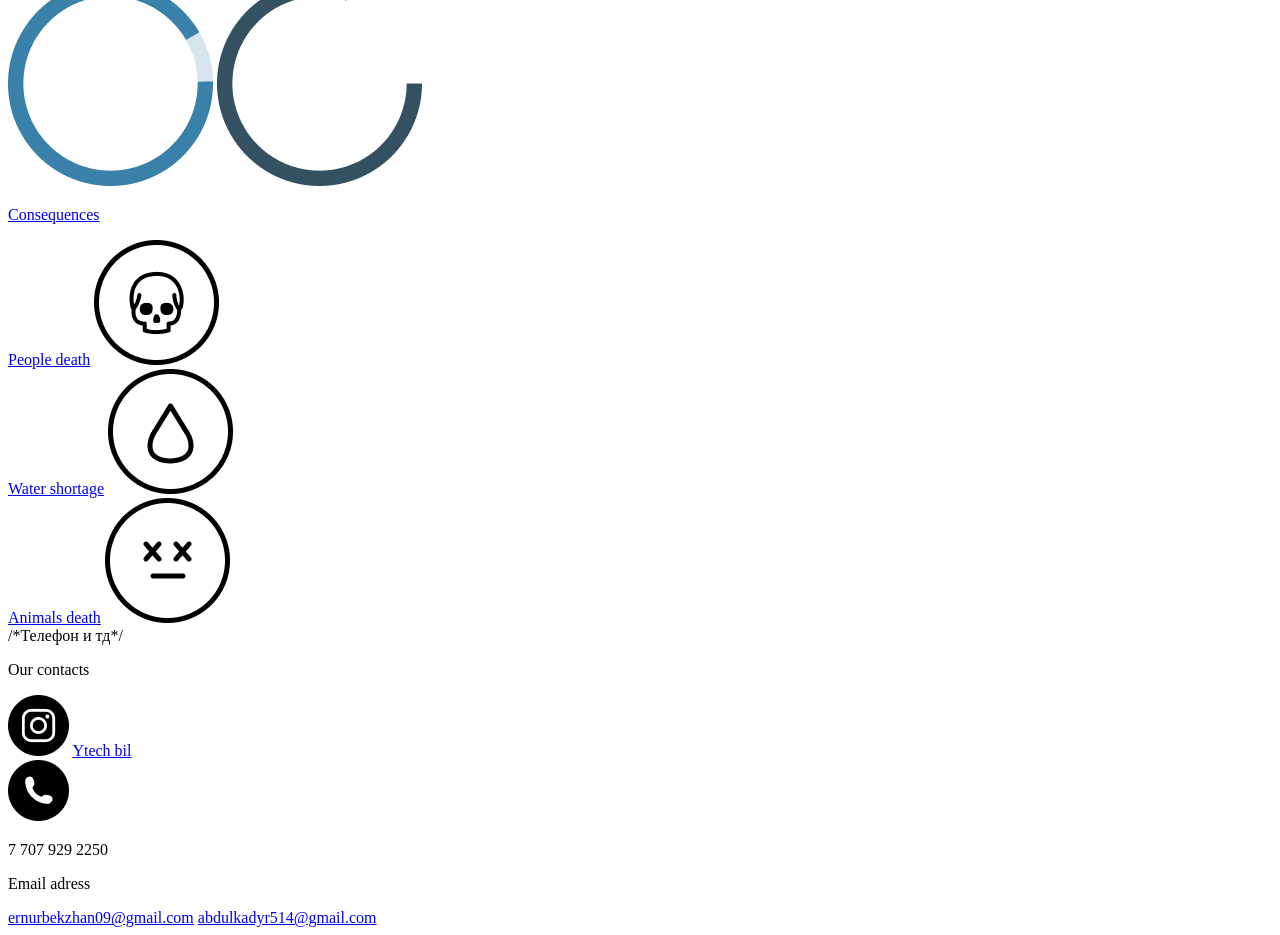
==== commit 2ccc8ef0: "Rename MAIN_PAGE/index.html to index.html" ====
--- a/index.html
+++ b/index.html
@@ -84,4 +84,4 @@
         </div>
     </footer>
 </body>
-</html>+</html>
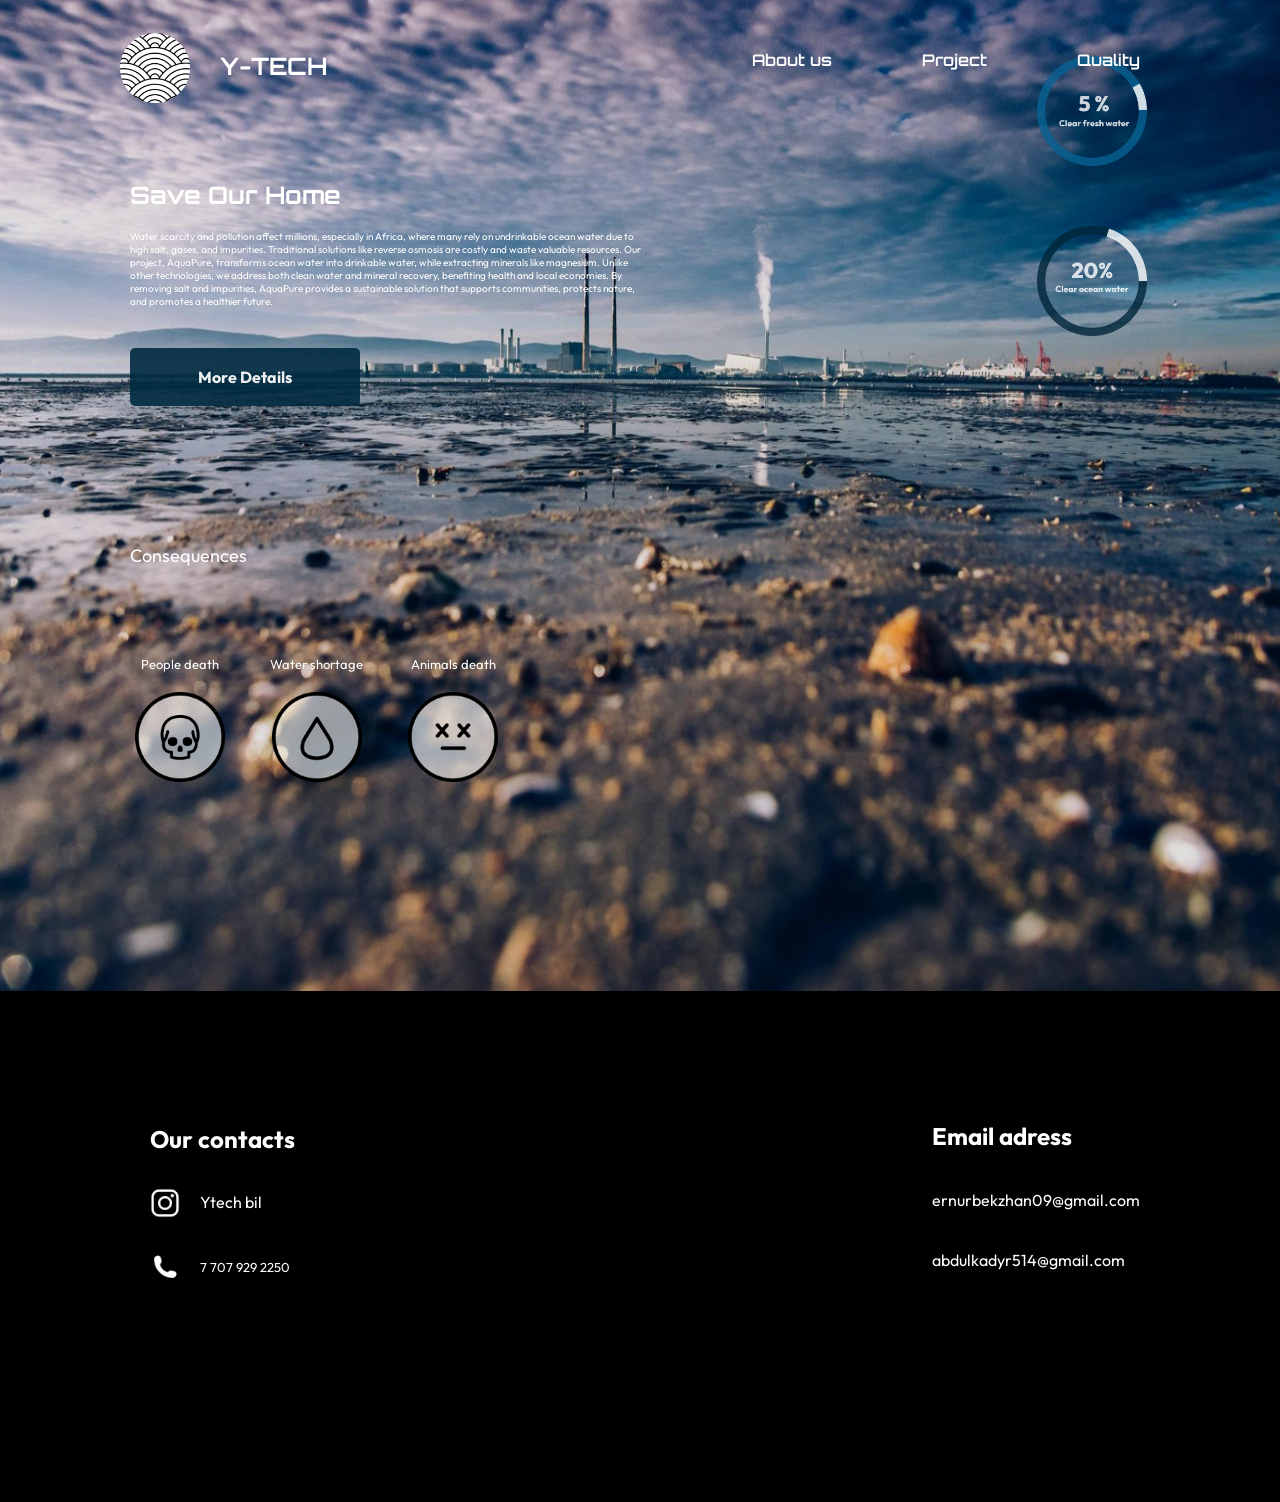
==== commit 3c739a17: "Update index.html links and targets" ====
--- a/index.html
+++ b/index.html
@@ -4,26 +4,26 @@
     <meta charset="UTF-8">
     <meta name="viewport" content="width=device-width, initial-scale=1.0, maximum-scale-1">
     <title>Main Page</title>
-    <link rel="stylesheet" href="index.css">
-    <link rel="stylesheet" href="indexad.css">
-    <link rel="icon" type="image/png" href="/FOTOS/Logo.png">
+    <link rel="stylesheet" href="MAIN_PAGE/index.css">
+    <link rel="stylesheet" href="MAIN_PAGE/indexad.css">
+    <link rel="icon" type="image/png" href="FOTOS/Logo.png">
 </head>
 <body>
 
 
     <!--Задний фон-->
-    <img src="/FOTOS/Waterpollution.jpg" class="Waterpl">
+    <img src="FOTOS/Waterpollution.jpg" class="Waterpl">
 
     <!--Шапка сайта-->
     <header>
         <div class="Шапка">
-            <a><img src="/FOTOS/Logo.png" class="Logo"></a>
+            <a><img src="FOTOS/Logo.png" class="Logo"></a>
             <a class="YTECH">Y-TECH</a>
         </div>
         <div class="Опции">
-            <a href="/ABOUT_US/aboutus.html" class="ABOUTUS" target="_blank">About us</a>
-            <a href="/PROJECT/project.html" class="PROJECT" target="_blank">Project</a>
-            <a href="/QUALITY/quality.html" class="QUALITY" target="_blank">Quality</a>
+            <a href="ABOUT_US/aboutus.html" class="ABOUTUS" target="_self">About us</a>
+            <a href="PROJECT/project.html" class="PROJECT" target="_self">Project</a>
+            <a href="QUALITY/quality.html" class="QUALITY" target="_self">Quality</a>
         </div>
     </header>
     <main>
@@ -41,23 +41,23 @@
         </div>
 
         <div class="Диаграммы1">
-           <img class="diag1" src="/FOTOS/diag1.png">    
-           <img class="diag2" src="/FOTOS/diag2.png">
+           <img class="diag1" src="FOTOS/diag1.png">    
+           <img class="diag2" src="FOTOS/diag2.png">
         </div>
         <div class="Последствия">
             <a href="https://greenly.earth/en-us/blog/ecology-news/water-pollution-causes-consequences-and-solutions" class="consq" target="_blank"><p class="cons">Consequences</p></a>
             <div class="Иконки">
                 <div class="i1">
                     <a href="https://www.frontiersin.org/journals/environmental-science/articles/10.3389/fenvs.2022.880246/full" class="text1">People death</a>
-                    <a href="https://www.frontiersin.org/journals/environmental-science/articles/10.3389/fenvs.2022.880246/full" class="peo" target="_blank"><img class="people" src="/FOTOS/Component 2 (1).png"></a>
+                    <a href="https://www.frontiersin.org/journals/environmental-science/articles/10.3389/fenvs.2022.880246/full" class="peo" target="_blank"><img class="people" src="FOTOS/Component 2 (1).png"></a>
                 </div>
                 <div class="i2">
                     <a href="https://www.nrdc.org/stories/water-pollution-everything-you-need-know" class="text2">Water shortage</a>
-                    <a href="https://www.nrdc.org/stories/water-pollution-everything-you-need-know" class="wat" target="_blank"><img class="water" src="/FOTOS/Component 4.png"></a>
+                    <a href="https://www.nrdc.org/stories/water-pollution-everything-you-need-know" class="wat" target="_blank"><img class="water" src="FOTOS/Component 4.png"></a>
                 </div>
                 <div class="i3">
                     <a href="https://blog.enduramaxx.co.uk/the-effects-of-poor-water-quality-for-animals" class="text3">Animals death</a>
-                    <a href="https://blog.enduramaxx.co.uk/the-effects-of-poor-water-quality-for-animals" class="ani" target="_blank"><img class="animals" src="/FOTOS/Component 5.png"></a>
+                    <a href="https://blog.enduramaxx.co.uk/the-effects-of-poor-water-quality-for-animals" class="ani" target="_blank"><img class="animals" src="FOTOS/Component 5.png"></a>
                 </div>
             </div>
         </div>
@@ -69,11 +69,11 @@
             <p class="ourct">Our contacts</p>
             
             <div class="instagramm">
-                <a href="https://www.instagram.com/ytech_bil/" target="_blank"><img src="/FOTOS/Component 9 (2).png" class="insta"></a>
-                <a href="https://www.instagram.com/ytech_bil/" target="_blank" class="linkins">Ytech bil</a>
+                <a href="https://www.instagram.com/ytech_bil/" target="_self"><img src="FOTOS/Component 9 (2).png" class="insta"></a>
+                <a href="https://www.instagram.com/ytech_bil/" target="_self" class="linkins">Ytech bil</a>
             </div>
             <div class="phone">
-                <img class="phn" src="/FOTOS/Component 10.png">
+                <img class="phn" src="FOTOS/Component 10.png">
                 <p class="number">7 707 929 2250</p>
             </div>
         </div>
--- a/MAIN_PAGE/index.css
+++ b/MAIN_PAGE/index.css
@@ -0,0 +1,2785 @@
+/*Стили текста*/
+@import url('https://fonts.googleapis.com/css2?family=Orbitron:wght@400..900&family=Poppins:ital,wght@0,100;0,200;0,300;0,400;0,500;0,600;0,700;0,800;0,900;1,100;1,200;1,300;1,400;1,500;1,600;1,700;1,800;1,900&family=Work+Sans:ital,wght@0,100..900;1,100..900&display=swap');
+@import url('https://fonts.googleapis.com/css2?family=Orbitron:wght@400..900&family=Outfit:wght@100..900&family=Poppins:ital,wght@0,100;0,200;0,300;0,400;0,500;0,600;0,700;0,800;0,900;1,100;1,200;1,300;1,400;1,500;1,600;1,700;1,800;1,900&family=Work+Sans:ital,wght@0,100..900;1,100..900&display=swap');
+/*Стили текста*/
+
+
+
+/*Правила*/
+h2 {
+    cursor:default;
+}
+a,p{
+    text-decoration: none;
+    color: white;
+}
+/*Правила*/
+
+
+
+/*Задний фон*/
+body{
+    margin: 0;
+    padding: 0;
+    background-color: black;
+    height: 130vh;
+    overflow-x: hidden;
+}
+.Waterpl{
+    z-index: 0;
+    position: absolute;
+    top: -1%;
+    width: 100% ;   
+    height: 1000px;
+    opacity: 0.9;
+}
+.Шапка{
+    position: absolute;
+}
+header{
+    position: absolute;
+    height: 100px;
+    width: 100%;
+    top: 0%;
+    left: 0%;
+}
+a,p{
+    text-decoration: none;
+    color: white;
+}
+
+
+
+/*Шапка сайта*/
+.Шапка{
+    position: absolute;
+    display: flex;
+    flex-direction: row;
+    align-items: center;
+    gap: 30px;
+    width: 240px;
+    height: 80px;
+    margin-left: 120px;
+    margin-top: 30px;
+}
+.Шапка:hover{
+    cursor: default;
+}
+.Logo{
+    width: 70px;
+    height: 70px;
+}
+.YTECH{
+    font-family: 'Orbitron',cursive;
+    font-size: x-large;
+    font-weight: bold;
+    color: white;
+    margin-bottom: 8px;
+}
+/*Шапки*/
+
+
+
+/*ОПЦИИ*/
+.Опции{
+    display: flex;
+    flex-direction: row;
+    justify-content: end;
+    align-items: center;
+    gap:80px;
+    margin-top: 50px;
+    margin-left: 65%;
+    margin-right: 140px;
+}
+.ABOUTUS, .PROJECT, .QUALITY {
+    white-space: nowrap;
+    z-index: 1;
+    font-family: 'Orbitron', cursive;
+    font-size: medium;
+    font-weight: 600;
+    text-decoration: none;
+    color: white;
+    transition: font-size 0.8s, filter 0.8s;
+}
+.ABOUTUS:hover, .PROJECT:hover, .QUALITY:hover {
+    font-size: larger;
+    filter: brightness(0.8);
+    transition-delay: 0.1s;
+}
+
+.ABOUTUS:not(:hover), .PROJECT:not(:hover), .QUALITY:not(:hover) {
+    transition-delay: 0s; 
+}
+/*КОНЕЦ ШАПКИ*/
+
+
+
+/*СТАТЬЯ*/
+.Save{
+    font-family: 'Orbitron' , cursive ;
+    font-weight:bold;
+    color: white;
+    position: relative;
+    margin-left: 130px;
+    margin-top: 180px;
+}
+.Etc{
+    color: white;
+    font-family: 'Outfit' , cursive;
+    font-weight: normal;
+    position: relative;
+    text-align: left;
+    margin-left: 130px;
+    font-size: x-small;
+    width: 40%;
+    margin-bottom: 40px;
+}
+.Etc:hover{
+    cursor: default;
+}
+.moredetails {
+    text-decoration: none;
+    margin-left: 130px;
+    position: relative;
+    background-color: #002A40;
+    opacity: 0.9;
+    display: inline-block;
+    padding: 3px 68px;
+    border-radius: 5px;
+    border: none;
+    transition: background-color 0.3s;
+}
+
+.str {
+    font-weight: bold;
+    position: absolute;
+    color: white;
+    text-decoration: none;
+    margin-left: 39%;
+    margin-top: -16%;
+    opacity: 0;
+    transition: opacity 0.8s, transform 1.2s;
+}
+
+.more {
+    text-decoration: none;
+}
+
+.More {
+    color: white;
+    font-weight: bold;
+    font-family: 'Outfit', cursive;
+    text-decoration: none;
+    font-size: medium;
+    transition: transform 1s, color 1s;
+}
+
+.moredetails:hover .More {
+    transform: translateX(-18px);
+    color: rgb(218, 218, 218);
+    transition-delay: 0.1s;
+}
+
+.moredetails:hover .str {
+    opacity: 1;
+    transform: translateX(-50px);
+    color: rgb(218, 218, 218);
+    transition-delay: 0.1s;
+}
+
+.moredetails:not(:hover) .More {
+    transition-delay: 0s;
+}
+
+.moredetails:not(:hover) .str {
+    transition-delay: 0s;
+}
+/*КОНЕЦ СТАТЬИ*/
+
+
+
+/*ДИАГРАММЫ*/
+.Диаграммы1{
+    position: absolute;
+    display: flex;
+    justify-content:end;
+    flex-direction: column;
+    gap: 60px;
+    margin-top: -320px;
+    margin-left: 84%;
+    margin-right: 120px;
+}
+.diag1,
+.diag2 {
+    width: 110px;
+    height: 110px;
+    transition: width 0.9s, height 0.9s, filter 0.9s;
+}
+
+.diag1:hover,
+.diag2:hover {
+    width: 130px;
+    height: 130px;
+    filter: brightness(0.8);
+    cursor: pointer;
+    transition-delay: 0.1s; /* Задержка перед началом */
+}
+
+.diag1:not(:hover),
+.diag2:not(:hover) {
+    width: 110px;
+    height: 110px;
+    transition-delay: 0s; /* Убираем задержку при уходе курсора */
+}
+/*Конец диграммы1*/
+
+
+
+/*Последствия*/
+.Последствия{
+    display: flex;
+}
+.Иконки{
+    font-family: 'Outfit',cursive;
+}
+.consq{
+    margin-top: 120px;
+    text-decoration: none;
+    margin-left: 130px;
+}
+.cons {
+    font-family: 'Outfit', cursive;
+    opacity: 1;
+    color: white;
+    position: relative;
+    font-size: large;
+    transition: font-size 1s, opacity 1s, margin-top 1s; /* Все анимации с переходом */
+}
+.cons:hover {
+    font-size: 30px;
+    opacity: 0.85;
+    margin-top: 4%;
+    transition-delay: 0.2s; /* Задержка перед началом анимации */
+}
+.cons:not(:hover) {
+    transition: font-size 1s, opacity 1s, margin-top 1s; /* Убираем задержку при уходе курсора */
+}
+
+
+
+/*Кружки*/
+.Иконки{
+    display: flex;
+    position: absolute;
+    margin-left: 130px;
+    margin-top: 250px;
+    gap: 40px;
+}
+.i1,.i2,.i3{
+    align-items: center;
+    display: flex;
+    flex-direction: column;
+    gap: 20px;
+}
+
+
+
+/*Анимации*/
+.i1, .i2, .i3 {
+    margin-left: 5px;
+    transition: transform 1s;
+    cursor: pointer;
+}
+.people, .water, .animals {
+    transition: width 1s, height 1s, opacity 1s, filter 1s;
+}
+.text1, .text2, .text3 {
+    transition: font-size 1s, opacity 1s;
+}
+.i1:hover, .i2:hover, .i3:hover {
+    transform: translateY(-20%);
+    transition-delay: 0.2s; /* Задержка перед анимацией */
+}
+
+.i1:hover .people,
+.i2:hover .water,
+.i3:hover .animals {
+    opacity: 0.85;
+    width: 100px;
+    height: 100px;
+    filter: invert();
+    transition-delay: 0.2s;
+}
+.i1:hover .text1,
+.i2:hover .text2,
+.i3:hover .text3 {
+    font-size: medium;
+    opacity: 0.85;
+    transition-delay: 0.2s;
+}
+.i1:not(:hover), .i2:not(:hover), .i3:not(:hover) {
+    transform: translateY(0%);
+    transition-delay: 0s;
+}
+.i1:not(:hover) .people,
+.i2:not(:hover) .water,
+.i3:not(:hover) .animals {
+    width: 90px;
+    height: 90px;
+    opacity: 1;
+    filter: none;
+    transition-delay: 0s;
+}
+.i1:not(:hover) .text1,
+.i2:not(:hover) .text2,
+.i3:not(:hover) .text3 {
+    font-size: small;
+    opacity: 1;
+    transition-delay: 0s;
+}
+/*Конец анимаций*/
+
+
+/*FOOTER*/
+.f1{
+    display: flex;
+    gap:0px;
+    flex-direction: row;
+    align-items: center;
+    justify-content: space-between;
+    margin-top:20%;
+    width: 100%;
+    height: 55%;
+    opacity: 1; 
+    background-color: black;
+}
+.Socialmedia{
+    width: 400px;
+    margin-top: 30px;
+    margin-left: 150px;
+    align-items: start;
+    font-family: 'Outfit',cursive;
+    display: flex;
+    flex-direction: column;
+    font-weight: bold;
+    .ourct{
+        font-size: x-large;
+        
+    }
+    .insta{
+        width: 50px;
+        height: 50px;
+    }
+    .instagramm{
+        display: flex;
+        flex-direction:row ;
+        align-items: center;
+        justify-content: center;
+        font-weight: normal;
+        font-size: medium;
+        margin-left: -10px;
+        gap:10px
+    }
+    .linkins{
+        margin-bottom: 5px;
+    }
+    .phone{
+        display: flex;
+        flex-direction: row;
+        align-items: center;
+        margin-left: -10px;
+        margin-top: 10px;
+        gap: 10px;
+    }
+    .phn{
+        width: 50px;
+        height: 50px;
+    }
+    .number{
+        font-weight: normal;
+        font-size: x-small;
+    }
+}
+
+.instagramm:hover,.phone:hover{
+    .insta{
+        width:60px;
+        height: 60px;
+        filter: invert();
+        transition: 1s;
+    }
+    .phn{
+        width: 57px;
+        height: 57px;
+        filter: invert();
+        transition: 1s;
+    }
+    .number{
+        font-size: medium;
+        transition: 0.9s;
+    }
+    font-size: 22px;
+    filter: brightness(0.8);
+    transition: 0.9s;
+    cursor: pointer;
+}
+.instagramm:not(:hover),.phone:not(:hover){
+    transition: 1s;
+    .phn{
+        width: 50px;
+        height: 50px;
+        transition: 0.9s;
+    }
+    .insta{
+        width: 50px;
+        height: 50px;
+        transition: 0.9s;
+    }
+    .number{
+        font-size: small;
+        transition: 0.9s;
+    }
+}
+
+.Email{
+    margin-top: 30px;
+    display: flex;
+    flex-direction: column;
+    margin-right: 140px;
+    font-weight: bold;
+    font-family: 'Outfit',cursive;
+}
+.email1,.email2{
+    display: flex;
+    margin-top: -10px;
+    line-height: 70px;
+    font-weight:normal;
+}
+.email{
+    font-size: x-large;
+}
+.email:hover{
+    cursor: pointer;
+}
+.email1:hover,.email2:hover{
+    font-size:23px ;
+    filter: brightness(0.8);
+    transition: 1s;
+}
+.email1:not(:hover),.email2:not(:hover){
+    transition: 1s;
+}
+.ABOUTUS,.PROJECT,.QUALITY{
+    padding-left: 10px;
+}
+
+/*Адаптация*/
+@media( min-width:1900px) and (max-width:2000px){
+    .Диаграммы1{
+        margin-left:88%;
+    }
+}
+@media( min-width:1800px) and (max-width:1900px){
+    .Диаграммы1{
+        margin-left: 87%;
+    }
+}
+@media( min-width:1700px) and (max-width:1800px){
+    .Диаграммы1{
+        margin-left: 86%;
+    }
+}
+@media( min-width:1600px) and ( max-width:1700px){
+    .Диаграммы1{
+        margin-left: 85%;
+    }
+}
+@media( min-width:1500px) and (max-width:1600px){
+    .Диаграммы1{
+        margin-left: 84%;
+    }
+}
+@media(min-width:1400px) and (max-width:1500px){
+    .Диаграммы1{
+        margin-left: 83%;
+        margin-top: -350px;
+    }
+}
+@media(min-width:1300px) and (max-width:1400px){
+    .Диаграммы1{
+        margin-left: 82%;
+        margin-top: -350px;
+    }
+}
+@media(min-width:1200px) and (max-width:1300px){
+    .Диаграммы1{
+        margin-left: 81%;
+        margin-top: -350px;
+    }
+}
+@media(min-width:1150px) and (max-width:1200px){
+    .Диаграммы1{
+        margin-left: 80%;
+        margin-top: -350px;
+    }
+}
+@media(min-width:1000px) and (max-width:1150px){
+    body{
+        height: 120vh;
+    }
+    .Опции{
+        gap: 30px;
+    }
+    .ABOUTUS,.PROJECT,.QUALITY{
+        margin-top: 5px;
+        font-size: small;
+    }
+    .Logo{
+        width: 50px;
+        height: 50px;
+    }
+    .YTECH{
+        font-size:large;
+    }
+    .Статья{
+        margin-top: -30px;
+    }
+    .Etc{
+        font-size: 13px;
+    }
+    .Waterpl{
+        width: 100%;
+        height: 800px;
+    }
+    .Диаграммы1{
+        margin-left: 80%;
+        margin-top: -320px;
+        .diag1,
+        .diag2{
+            width: 80px;
+            height: 80px;
+        }
+    }
+    .consq{
+        margin-top: 30px;
+    }
+    .Иконки{
+        margin-top: 120px;
+    }
+    .cons{
+        font-size: medium;
+    }
+    .Иконки{
+        .i1{
+            .text1{
+                font-size: x-small;
+            }
+            .people{
+                width: 70px;
+                height: 70px;
+            }
+        }
+        .i2{
+            .text2{
+                font-size: x-small;
+            }
+            .water{
+                width: 70px;
+                height: 70px;
+            }
+        }
+        .i3{
+            .text3{
+                font-size: x-small;
+            }
+            .animals{
+                width: 70px;
+                height: 70px;
+            }
+        }
+    }
+}
+@media(min-width:900px) and (max-width:1000px){
+    body{
+        height: 120vh;
+    }
+    .Опции{
+        margin-right: 120px;
+    }
+    .ABOUTUS,.PROJECT,.QUALITY{
+        margin-top: 5px;
+        font-size: small;
+    }
+    .Logo{
+        width: 50px;
+        height: 50px;
+    }
+    .YTECH{
+        font-size:large;
+    }
+    .Статья{
+        margin-top: -30px;
+    }
+    .Etc{
+        font-size: 13px;
+    }
+    .Waterpl{
+        width: 100%;
+        height: 800px;
+    }
+    .Диаграммы1{
+        margin-left: 80%;
+        margin-top: -330px;
+        .diag1,
+        .diag2{
+            width: 80px;
+            height: 80px;
+        }
+    }
+    .consq{
+        margin-top: 50px;
+    }
+    .Иконки{
+        margin-top: 150px;
+    }   
+    .Socialmedia{
+        margin-left: 90px;
+        width: 200px;
+        .ourct{
+            font-size: large;
+        }
+        .instagramm{
+            .insta{
+                width: 40px;
+                height: 40px;
+            }
+            .linkins{
+                font-size: small;
+            }
+        }
+        .phone{
+            .phn{
+                width: 40px;
+                height: 40px;
+            }
+            .number{
+                font-size: x-small;
+            }
+        }
+    }
+    .Email{
+        margin-right: 90px;
+        .email{
+            font-size: large;
+        }
+        .email1{
+            font-size: small;
+        }
+        .email2{
+            font-size: small;
+        }
+    }
+    .Опции{
+        gap: 25px;
+        .ABOUTUS,.PROJECT,.QUALITY{
+            font-size: small;
+        }
+    }
+    .consq{
+        margin-top: 30px;
+    }
+    .Иконки{
+        margin-top: 110px;
+    }
+    .cons{
+        font-size: medium;
+    }
+    .Иконки{
+        .i1{
+            .text1{
+                font-size: x-small;
+            }
+            .people{
+                width: 70px;
+                height: 70px;
+            }
+        }
+        .i2{
+            .text2{
+                font-size: x-small;
+            }
+            .water{
+                width: 70px;
+                height: 70px;
+            }
+        }
+        .i3{
+            .text3{
+                font-size: x-small;
+            }
+            .animals{
+                width: 70px;
+                height: 70px;
+            }
+        }
+    }
+}
+@media(min-width:800px) and (max-width:900px){
+    body{
+        height: 120vh;
+    }
+    .Опции{
+        margin-right: 100px;
+    }
+    .Шапка{
+        margin-left: 70px;
+    }
+    .ABOUTUS,.PROJECT,.QUALITY{
+        margin-top: 5px;
+        font-size: small;
+    }
+    .Logo{
+        width: 50px;
+        height: 50px;
+    }
+    .YTECH{
+        font-size:large;
+    }
+    .Статья{
+        margin-left: -50px;
+        margin-top: -30px;
+    }
+    .Etc{
+        font-size: 13px;
+    }
+    .Waterpl{
+        width: 100%;
+        height: 800px;
+    }
+    .Диаграммы1{
+        margin-left: 79%;
+        margin-top: -300px;
+        .diag1,
+        .diag2{
+            width: 80px;
+            height: 80px;
+        }
+    }
+    .consq{
+        margin-left: 90px;
+        margin-top: 50px;
+    }
+    .Иконки{
+        margin-left: 90px;
+        margin-top: 150px;
+    }   
+    .Socialmedia{
+        margin-top: 30px;
+        margin-left: 90px;
+        width: 200px;
+        .ourct{
+            font-size: large;
+        }
+        .instagramm{
+            .insta{
+                width: 40px;
+                height: 40px;
+            }
+            .linkins{
+                font-size: small;
+            }
+        }
+        .phone{
+            .phn{
+            width: 40px;
+            height: 40px;
+            }
+            .number{
+            font-size: x-small;
+            }
+        }
+    }
+    .Email{
+        margin-top: 30px;
+        margin-right: 90px;
+        .email{
+            font-size: large;
+        }
+        .email1{
+            font-size: small;
+        }
+        .email2{
+            font-size: small;
+        }
+    }
+    .Опции{
+        gap: 25px;
+        .ABOUTUS,.PROJECT,.QUALITY{
+            font-size: small;
+        }
+    }
+    .Save{
+        font-size: large;
+    }
+    .Etc {
+        font-size: xx-small;
+        width: 40%;
+        text-align: justify;
+    }
+    .moredetails{
+        width: 170px;
+        height: 50px;
+        padding: 0px 40px;
+        .More{
+            font-size: x-small;
+            width: 100px;
+            justify-content: center;
+            align-items: center;
+        }
+        .str{
+            margin-left: 55%;
+            margin-top: -19%;
+            font-size: x-small;
+        }
+    }
+    .consq{
+        margin-top: 30px;
+    }
+    .Иконки{
+        margin-top: 110px;
+    }
+    .cons{
+        font-size: medium;
+    }
+    .Иконки{
+        .i1{
+            .text1{
+                font-size: x-small;
+            }
+            .people{
+                width: 70px;
+                height: 70px;
+            }
+        }
+        .i2{
+            .text2{
+                font-size: x-small;
+            }
+            .water{
+                width: 70px;
+                height: 70px;
+            }
+        }
+        .i3{
+            .text3{
+                font-size: x-small;
+            }
+            .animals{
+                width: 70px;
+                height: 70px;
+            }
+        }
+    }
+}
+@media(min-width:700px) and (max-width:800px){
+    body{
+        height: 120vh;
+    }
+    .Шапка{
+        margin-left: 70px;
+        gap: 20px;
+    }
+    .Опции{
+        margin-right: 80px;
+        gap: 10px;
+    }
+    .ABOUTUS,.PROJECT,.QUALITY{
+        margin-top: 5px;
+    }
+    .Logo{
+        width: 40px;
+        height: 40px;
+    }
+    .YTECH{
+        font-size:medium;
+    }
+    .Статья{
+        margin-left:-50px;
+        margin-top: -30px;
+    }
+    .Etc{
+        font-size: 13px;
+    }
+    .Waterpl{
+        width: 100%;
+        height: 800px;
+    }
+    .Диаграммы1{
+        margin-left: 79%;
+        margin-top: -320px;
+        .diag1,
+        .diag2{
+            width: 80px;
+            height: 80px;
+        }
+    }
+    .consq{
+        margin-left: 80px;
+        margin-top: 50px;
+    }
+    .Иконки{
+        margin-left: 80px;
+        margin-top: 150px;
+    }   
+    .Socialmedia{
+        margin-top: 100px;
+        margin-left:100px;
+        width: 200px;
+        .ourct{
+            font-size: medium;
+        }
+        .instagramm{
+            .insta{
+                width: 40px;
+                height: 40px;
+            }
+            .linkins{
+                font-size: x-small;
+            }
+        }
+        .phone{
+            .phn{
+            width: 40px;
+            height: 40px;
+            }
+            .number{
+            font-size: x-small;
+            }
+        }
+    }
+    .Email{
+        margin-top: 100px;
+        margin-right: 100px;
+        .email{
+            font-size: medium;
+        }
+        .email1{
+            font-size: x-small;
+        }
+        .email2{
+            font-size: x-small;
+        }
+    }
+    .Опции{
+        gap: 25px;
+        .ABOUTUS,.PROJECT,.QUALITY{
+            font-size: small;
+        }
+    }
+    .Save{
+        font-size: large;
+    }
+    .Etc {
+        font-size: 12px;
+        width: 40%;
+        text-align: justify;
+        margin-bottom: 20px;
+    }
+    .moredetails{
+        width: 170px;
+        height: 50px;
+        padding: 0px 40px;
+        .More{
+            font-size: x-small;
+            width: 100px;
+            justify-content: center;
+            align-items: center;
+        }
+        .str{
+            margin-left: 55%;
+            margin-top: -19%;
+            font-size: x-small;
+        }
+    }
+    .consq{
+        margin-top: 30px;
+    }
+    .Иконки{
+        margin-top: 110px;
+    }
+    .cons{
+        font-size: medium;
+    }
+    .Иконки{
+        .i1{
+            .text1{
+                font-size: x-small;
+            }
+            .people{
+                width: 70px;
+                height: 70px;
+            }
+        }
+        .i2{
+            .text2{
+                font-size: x-small;
+            }
+            .water{
+                width: 70px;
+                height: 70px;
+            }
+        }
+        .i3{
+            .text3{
+                font-size: x-small;
+            }
+            .animals{
+                width: 70px;
+                height: 70px;
+            }
+        }
+    }
+}
+@media(min-width:600px) and (max-width:700px){
+    body{
+        height: 120vh;
+    }
+    .Шапка{
+        margin-left: 35px;
+        gap: 20px;
+    }
+    .Опции{
+        margin-right: 50px;
+        gap: 10px;
+    }
+    .ABOUTUS,.PROJECT,.QUALITY{
+        margin-top: 5px;
+    }
+    .Logo{
+        width: 40px;
+        height: 40px;
+    }
+    .YTECH{
+        font-size:21px;
+    }
+    .Статья{
+        margin-left:-90px;
+        margin-top: -50px;
+    }
+    .Etc{
+        font-size: 10px;
+    }
+    .Waterpl{
+        width: 100%;
+        height: 800px;
+    }
+    .Диаграммы1{
+        margin-left: 78%;
+        margin-top: -300px;
+        .diag1,
+        .diag2{
+            width: 80px;
+            height: 80px;
+        }
+    }
+    .consq{
+        margin-left: 50px;
+        margin-top: 60px;
+    }
+    .Иконки{
+        margin-left: 50px;
+        margin-top: 180px;
+    }   
+    .Socialmedia{
+        margin-top: 100px;
+        margin-left:70px;
+        width: 200px;
+        .ourct{
+            font-size: small;
+        }
+        .instagramm{
+            .insta{
+                width: 40px;
+                height: 40px;
+            }
+            .linkins{
+                font-size: xx-small;
+            }
+        }
+        .phone{
+            .phn{
+            width: 40px;
+            height: 40px;
+            }
+            .number{
+            font-size: xx-small;
+            }
+        }
+    }
+    .Email{
+        margin-top: 100px;
+        margin-right: 80px;
+        .email{
+            font-size:small;
+        }
+        .email1{
+            font-size: xx-small;
+        }
+        .email2{
+            font-size: xx-small;
+        }
+    }
+    .Опции{
+        gap: 25px;
+        .ABOUTUS,.PROJECT,.QUALITY{
+            font-size: 16px;
+        }
+    }
+    .Save{
+        font-size: large;
+    }
+    .Etc {
+        font-size: 12px;
+        width: 40%;
+        text-align: justify;
+        margin-bottom: 20px;
+    }
+    .moredetails{
+        width: 170px;
+        height: 50px;
+        padding: 0px 40px;
+        .More{
+            font-size: x-small;
+            width: 100px;
+            justify-content: center;
+            align-items: center;
+        }
+        .str{
+            margin-left: 55%;
+            margin-top: -19%;
+            font-size: x-small;
+        }
+    }
+    .consq{
+        margin-top: 50px;
+    }
+    .Иконки{
+        margin-top: 140px;
+    }
+    .cons{
+        font-size: medium;
+    }
+    .Иконки{
+        .i1{
+            .text1{
+                font-size: x-small;
+            }
+            .people{
+                width: 70px;
+                height: 70px;
+            }
+        }
+        .i2{
+            .text2{
+                font-size: x-small;
+            }
+            .water{
+                width: 70px;
+                height: 70px;
+            }
+        }
+        .i3{
+            .text3{
+                font-size: x-small;
+            }
+            .animals{
+                width: 70px;
+                height: 70px;
+            }
+        }
+    }
+}
+@media(min-width:580px) and (max-width:600px){
+    body{
+    height: 120vh;
+}
+.Шапка{
+    margin-left: 35px;
+    gap: 20px;
+}
+.Опции{
+    margin-right: 50px;
+    gap: 10px;
+}
+.ABOUTUS,.PROJECT,.QUALITY{
+    margin-top: 5px;
+}
+.Logo{
+    width: 40px;
+    height: 40px;
+}
+.YTECH{
+    font-size:21px;
+}
+.Статья{
+    margin-left:-90px;
+    margin-top: -50px;
+}
+.Etc{
+    font-size: 10px;
+}
+.Waterpl{
+    width: 100%;
+    height: 800px;
+}
+.Диаграммы1{
+    margin-left: 77%;
+    margin-top: -320px;
+    .diag1,
+    .diag2{
+        width: 80px;
+        height: 80px;
+    }
+}
+.consq{
+    margin-left: 50px;
+    margin-top: 60px;
+}
+.Иконки{
+    margin-left: 50px;
+    margin-top: 180px;
+}   
+.Socialmedia{
+    margin-top: 100px;
+    margin-left:70px;
+    width: 200px;
+    .ourct{
+        font-size: small;
+    }
+    .instagramm{
+        .insta{
+            width: 40px;
+            height: 40px;
+        }
+        .linkins{
+            font-size: xx-small;
+        }
+    }
+    .phone{
+        .phn{
+        width: 40px;
+        height: 40px;
+        }
+        .number{
+        font-size: x-small;
+        }
+    }
+}
+.Email{
+    margin-top: 105px;
+    margin-right: 70px;
+    .email{
+        font-size:small;
+    }
+    .email1{
+        font-size: xx-small;
+    }
+    .email2{
+        font-size: xx-small;
+    }
+}
+.Опции{
+    gap: 25px;
+    .ABOUTUS,.PROJECT,.QUALITY{
+        font-size: 16px;
+    }
+}
+.Save{
+    font-size: large;
+}
+.Etc {
+    font-size: 12px;
+    width: 40%;
+    text-align: justify;
+    margin-bottom: 20px;
+}
+.moredetails{
+    width: 170px;
+    height: 50px;
+    padding: 0px 40px;
+    .More{
+        font-size: x-small;
+        width: 100px;
+        justify-content: center;
+        align-items: center;
+    }
+    .str{
+        margin-left: 55%;
+        margin-top: -19%;
+        font-size: x-small;
+    }
+}
+.consq{
+    margin-top: 50px;
+}
+.Иконки{
+    margin-top: 140px;
+}
+.cons{
+    font-size: medium;
+}
+.Иконки{
+    .i1{
+        .text1{
+            font-size: x-small;
+        }
+        .people{
+            width: 70px;
+            height: 70px;
+        }
+    }
+    .i2{
+        .text2{
+            font-size: x-small;
+        }
+        .water{
+            width: 70px;
+            height: 70px;
+        }
+    }
+    .i3{
+        .text3{
+            font-size: x-small;
+        }
+        .animals{
+            width: 70px;
+            height: 70px;
+        }
+    }
+}
+}
+@media(min-width:550px) and (max-width:580px){
+    body{
+        height: 150vh;
+    }
+    .Шапка{
+        margin-left: 35px;
+        gap: 15px;
+    }
+    .Опции{
+        margin-right: 50px;
+        gap: 10px;
+    }
+    .ABOUTUS,.PROJECT,.QUALITY{
+        margin-top: 5px;
+        font-size: 5px;
+    }
+    .Logo{
+        width: 40px;
+        height: 40px;
+    }
+    .YTECH{
+        font-size:21px;
+    }
+    .Статья{
+        margin-left:-90px;
+        margin-top: -50px;
+    }
+    .Etc{
+        font-size: 10px;
+    }
+    .Waterpl{
+        width: 100%;
+        height: 800px;
+    }
+    .Диаграммы1{
+        margin-left: 76%;
+        margin-top: -280px;
+        .diag1,
+        .diag2{
+            width: 60px;
+            height: 60px;
+        }
+    }
+    .consq{
+        margin-left: 50px;
+        margin-top: 60px;
+    }
+    .Иконки{
+        margin-left: 50px;
+        margin-top: 180px;
+    }   
+    .Socialmedia{
+        margin-top: 150px;
+        margin-left:70px;
+        width: 200px;
+        .ourct{
+            font-size: small;
+        }
+        .instagramm{
+            .insta{
+                width: 40px;
+                height: 40px;
+            }
+            .linkins{
+                font-size: xx-small;
+            }
+        }
+        .phone{
+            .phn{
+            width: 40px;
+            height: 40px;
+            }
+            .number{
+            font-size: x-small;
+            }
+        }
+    }
+    .Email{
+        margin-top: 160px;
+        margin-right: 80px;
+        .email{
+            font-size:small;
+        }
+        .email1{
+            font-size: xx-small;
+        }
+        .email2{
+            font-size: xx-small;
+        }
+    }
+    .Опции{
+        gap: 15px;
+        .ABOUTUS,.PROJECT,.QUALITY{
+            font-size: 13px;
+        }
+    }
+    .Save{
+        font-size: medium;
+    }
+    .Etc {
+        font-size: 10px;
+        width: 40%;
+        text-align: justify;
+        margin-bottom: 20px;
+    }
+    .moredetails{
+        width: 170px;
+        height: 50px;
+        padding: 0px 35px;
+        .More{
+            font-size: x-small;
+            width: 100px;
+            justify-content: center;
+            align-items: center;
+        }
+        .str{
+            margin-left: 55%;
+            margin-top: -19%;
+            font-size: x-small;
+        }
+    }
+    .consq{
+        margin-top: 50px;
+    }
+    .Иконки{
+        margin-top: 140px;
+    }
+    .cons{
+        font-size: medium;
+    }
+    .Иконки{
+        .i1{
+            .text1{
+                font-size: x-small;
+            }
+            .people{
+                width: 70px;
+                height: 70px;
+            }
+        }
+        .i2{
+            .text2{
+                font-size: x-small;
+            }
+            .water{
+                width: 70px;
+                height: 70px;
+            }
+        }
+        .i3{
+            .text3{
+                font-size: x-small;
+            }
+            .animals{
+                width: 70px;
+                height: 70px;
+            }
+        }
+    }
+}
+@media( min-width:450px) and (max-width:550px){
+    body{
+    height: 120vh;
+}
+.Шапка{
+    margin-left: 35px;
+    gap: 15px;
+}
+.Опции{
+    margin-right: 50px;
+    gap: 10px;
+}
+.ABOUTUS,.PROJECT,.QUALITY{
+    margin-top: 5px;
+    font-size: 5px;
+}
+.Logo{
+    width: 40px;
+    height: 40px;
+}
+.YTECH{
+    font-size:21px;
+}
+.Статья{
+    margin-left:-90px;
+    margin-top: -50px;
+}
+.Etc{
+    font-size: 10px;
+}
+.Waterpl{
+    width: 100%;
+    height: 800px;
+}
+.Диаграммы1{
+    margin-left: 78%;
+    margin-top: -270px;
+    .diag1,
+    .diag2{
+        width: 60px;
+        height: 60px;
+    }
+}
+.consq{
+    margin-left: 50px;
+    margin-top: 60px;
+}
+.Иконки{
+    margin-left: 50px;
+    margin-top: 180px;
+}   
+.Socialmedia{
+    margin-top: 130px;
+    margin-left:60px;
+    width: 200px;
+    .ourct{
+        font-size: x-small;
+    }
+    .instagramm{
+        .insta{
+            width: 40px;
+            height: 40px;
+        }
+        .linkins{
+            font-size: 11px;
+        }
+    }
+    .phone{
+        .phn{
+        width: 40px;
+        height: 40px;
+        }
+        .number{
+        font-size: 11px;
+        }
+    }
+}
+.Email{
+    line-height: 0px;
+    margin-top: 150px;
+    margin-right: 40px;
+    .email{
+        font-size:x-small;
+    }
+    .email1{
+        font-size: 11px;
+    }
+    .email2{
+        font-size:11px;
+    }
+}
+.Опции{
+    gap: 15px;
+    .ABOUTUS,.PROJECT,.QUALITY{
+        margin-top: 10px;
+        font-size: 9px;
+    }
+}
+.Save{
+    font-size: medium;
+}
+.Etc {
+    font-size: 10px;
+    width: 40%;
+    text-align: justify;
+    margin-bottom: 20px;
+}
+.moredetails{
+    width: 170px;
+    height: 50px;
+    padding: 0px 35px;
+    .More{
+        font-size: x-small;
+        width: 100px;
+        justify-content: center;
+        align-items: center;
+    }
+    .str{
+        margin-left: 55%;
+        margin-top: -19%;
+        font-size: x-small;
+    }
+}
+.consq{
+    margin-top: 80px;
+}
+.Иконки{
+    margin-top: 170px;
+}
+.cons{
+    font-size: small;
+}
+.Иконки{
+    .i1{
+        .text1{
+            font-size: xx-small;
+        }
+        .people{
+            width: 60px;
+            height: 60px;
+        }
+    }
+    .i2{
+        .text2{
+            font-size: xx-small;
+        }
+        .water{
+            width: 60px;
+            height: 60px;
+        }
+    }
+    .i3{
+        .text3{
+            font-size: xx-small;
+        }
+        .animals{
+            width: 60px;
+            height: 60px;
+        }
+    }
+}
+}
+@media(min-width:400px) and (max-width:450px){
+    body{
+        height: 70vh;
+        .Waterpl{
+            height: 750px;
+        }
+    }
+    .Шапка{
+        margin-left: 35px;
+        gap: 10px;
+    }
+    .Опции{
+        margin-right: 50px;
+        gap: 10px;
+    }
+    .ABOUTUS,.PROJECT,.QUALITY{
+        margin-top: 5px;
+        font-size: 5px;
+    }
+    .Logo{
+        width: 40px;
+        height: 40px;
+    }
+    .YTECH{
+        font-size:21px;
+    }
+    .Статья{
+        margin-left:-90px;
+        margin-top: 100px;
+    }
+    .Etc{
+        font-size: 10px;
+    }
+    .Waterpl{
+        width: 100%;
+        height: 800px;
+    }
+    .Диаграммы1{
+        opacity: 0;
+        width: 0px;
+        height: 0px;
+        .diag1{
+            height: 0px;
+            width: 0px;
+        }
+        .diag2{
+            height: 0px;
+            width: 0px;
+        }
+    }
+    .consq{
+        display: flex;
+        justify-content: center;
+        font-size: 0px;
+    }
+    .cons{
+        margin-left: 20px ;
+        font-size: 0px;
+    }
+    .Иконки{
+        margin-left: 50px;
+        margin-top: 180px;
+    }   
+    .Socialmedia{
+        margin-top: 80px;
+        margin-left:50px;
+        margin-bottom: 80px;
+        width: 200px;
+        .ourct{
+            font-size: xx-small;
+        }
+        .instagramm{
+            .insta{
+                width: 30px;
+                height: 30px;
+            }
+            .linkins{
+                font-size: 10px;
+            }
+        }
+        .phone{
+            .phn{
+            width: 30px;
+            height: 30px;
+            }
+            .number{
+            font-size: 10px;
+            }
+        }
+    }
+    .Email{
+        line-height: 0px;
+        margin-top: 20px;
+        margin-right: 30px;
+        .email{
+            font-size:xx-small;
+        }
+        .email1{
+            font-size: 10px;
+            margin-bottom: -15px;
+        }
+        .email2{
+            font-size:10px;
+        }
+    }
+    .Опции{
+        gap: 15px;
+        .ABOUTUS,.PROJECT,.QUALITY{
+            font-size: 10px;
+        }
+    }
+    .Save{
+        margin-right: -10px;
+        font-size: medium;
+    }
+    .Etc {
+        font-size: 10px;
+        width: 40%;
+        text-align: justify;
+        margin-bottom: 20px;
+        margin-right: -10px;
+    }
+    .moredetails{
+        margin-right: -10px;
+        width: 170px;
+        height: 50px;
+        padding: 0px 35px;
+        .More{
+            font-size: x-small;
+            width: 100px;
+            justify-content: center;
+            align-items: center;
+        }
+        .str{
+            margin-left: 55%;
+            margin-top: -19%;
+            font-size: x-small;
+        }
+    }
+    .consq{
+        margin-top: 80px;
+    }
+    .Иконки{
+        margin-top: 170px;
+    }
+    .cons{
+        opacity: 1;
+        font-size: small;
+        margin-bottom: 70px;
+    }
+    .Иконки{
+        margin-right: 20px;
+        margin-bottom: 30px;
+        .i1{
+            .text1{
+                font-size:12px;
+                text-align: center;
+                opacity: 1;
+            }
+            .people{
+                width: 50px;
+                height: 50px;
+            }
+        }
+        .i2{
+            .text2{
+                opacity: 1;
+                text-align: center;
+                font-size: 12px;
+            }
+            .water{
+                width: 50px;
+                height: 50px;
+            }
+        }
+        .i3{
+            .text3{
+                opacity: 1;
+                text-align: center;
+                font-size: 12px;
+            }
+            .animals{
+                width: 50px;
+                height: 50px;
+            }
+        }
+    }
+    header {
+        display: flex;
+        flex-direction: column;
+        align-items: center;
+        text-align: center;
+        gap: 10px;
+    }
+    
+    .Шапка {
+        margin-right: 50px;
+        display: flex;
+        align-items: center; 
+        justify-content: center;
+        gap: 20px;
+    }
+    
+    .Опции {
+        margin-left: 10%;
+        margin-top: 130px;
+        display: flex;
+        align-items: center;
+        justify-content: start;
+        gap: 10px;
+    }
+    .Статья {
+        display: flex;
+        flex-direction: column;
+        align-items: center; 
+        justify-content: center;
+        text-align: center;
+        margin-left: -32%;
+        margin-top: 5%;
+    }
+    
+    .Etc {
+        width: 50%;
+        text-align: center;
+    }
+    
+    .moredetails {
+        padding: 2px 35px;
+        font-size: 16px;
+    }
+    .Последствия{
+        align-items: center;
+    }
+    .i1,.i2,.i3{
+        margin-top: 100px;
+        margin-right: 20px;
+        .animals{
+            width: 20px;
+            height: 20px;
+        }
+        .water{
+            width: 20px;
+            height: 20px;
+        }
+        .people{
+            width: 20px;
+            height: 20px;
+        }
+    }
+}
+@media(min-width:370px) and (max-width:400px){
+    body{
+        overflow-x: hidden;
+        height: 150vh;
+        .Waterpl{
+            width: 100%;
+            height: 800px;
+        }
+    }
+    .Шапка{
+        margin-left: 35px;
+        gap: 10px;
+    }
+    .Опции{
+        margin-right: 50px;
+        gap: 10px;
+    }
+    .ABOUTUS,.PROJECT,.QUALITY{
+        margin-top: 5px;
+        font-size: 5px;
+    }
+    .Logo{
+        width: 40px;
+        height: 40px;
+    }
+    .YTECH{
+        font-size:21px;
+    }
+    .Статья{
+        margin-left:-90px;
+        margin-top: 100px;
+    }
+    .Etc{
+        font-size: 10px;
+    }
+    .Waterpl{
+        width: 100%;
+        height: 800px;
+    }
+    .Диаграммы1{
+        opacity: 0;
+        width: 0px;
+        height: 0px;
+        .diag1{
+            height: 0px;
+            width: 0px;
+        }
+        .diag2{
+            height: 0px;
+            width: 0px;
+        }
+    }
+    .consq{
+        display: flex;
+        justify-content: center;
+        font-size: 0px;
+    }
+    .cons{
+        margin-left: 20px ;
+        font-size: 0px;
+    }
+    .Иконки{
+        margin-left: 50px;
+        margin-top: 180px;
+    }   
+    .f1 {
+        display: flex;
+        flex-direction: column;
+        align-items: center;
+        text-align: center;
+        gap: 20px;
+    }
+    .Socialmedia, .Email {
+        display: flex;
+        flex-direction: column;
+        align-items: center;
+        gap: 10px;
+    }
+    .Socialmedia{
+        margin-right:45%;
+    }
+    .instagramm, .phone {
+        display: flex;
+        flex-direction: column;
+        align-items: center;
+        gap: 5px;
+    }
+    .Опции{
+        gap: 15px;
+        .ABOUTUS,.PROJECT,.QUALITY{
+            font-size: 10px;
+        }
+    }
+    .Save{
+        margin-right: 20px ;
+        font-size: medium;
+    }
+    .Etc {
+        font-size: 10px;
+        width: 40%;
+        text-align: justify;
+        margin-bottom: 20px;
+        margin-right: 20px;
+    }
+    .moredetails{
+        margin-right: 20px;
+        width: 170px;
+        height: 50px;
+        padding: 0px 35px;
+        .More{
+            font-size: x-small;
+            width: 100px;
+            justify-content: center;
+            align-items: center;
+        }
+        .str{
+            margin-left: 55%;
+            margin-top: -19%;
+            font-size: x-small;
+        }
+    }
+    .Последствия{
+        .cons{
+            margin-right: 50px;
+        }
+    }
+    .Иконки{
+        margin-top: 170px;
+    }
+    .cons{
+        opacity: 1;
+        font-size: small;
+        margin-bottom: 70px;
+    }
+    .consq{
+        margin-left: 110px;
+        margin-top: 80px;
+    }
+    .Иконки{
+        margin-right: 40px;
+        margin-bottom: 30px;
+        .i1{
+            .text1{
+                font-size:12px;
+                text-align: center;
+                opacity: 1;
+            }
+            .people{
+                width: 40px;
+                height: 40px;
+            }
+        }
+        .i2{
+            .text2{
+                opacity: 1;
+                text-align: center;
+                font-size: 12px;
+            }
+            .water{
+                width: 40px;
+                height: 40px;
+            }
+        }
+        .i3{
+            .text3{
+                opacity: 1;
+                text-align: center;
+                font-size: 12px;
+            }
+            .animals{
+                width: 40px;
+                height: 40px;
+            }
+        }
+    }
+    header {
+        display: flex;
+        flex-direction: column;
+        align-items: center;
+        text-align: center;
+        gap: 10px;
+    }
+        
+    .Шапка {
+        margin-right: 50px;
+        display: flex;
+        align-items: center; 
+        justify-content: center;
+        gap: 20px;
+    }
+        
+    .Опции {
+        margin-left: 10%;
+        margin-top: 130px;
+        display: flex;
+        align-items: center;
+        justify-content: start;
+        gap: 10px;
+    }
+    .Статья {
+        display: flex;
+        flex-direction: column;
+        align-items: center; 
+        justify-content: center;
+        text-align: center;
+        margin-left: -32%;
+        margin-top: 5%;
+    }
+        
+    .Etc {
+        width: 50%;
+        text-align: center;
+    }
+        
+    .moredetails {
+        padding: 2px 35px;
+        font-size: 16px;
+    }
+    .Последствия{
+        gap: 10px;
+        align-items: center;
+    }
+    .i1,.i2,.i3{
+        gap: 10px;
+        margin-top: 100px;
+        margin-right: 20px;
+        .animals{
+            width: 20px;
+            height: 20px;
+        }
+        .water{
+            width: 20px;
+            height: 20px;
+        }
+        .people{
+            width: 20px;
+            height: 20px;
+        }
+    }
+    .Socialmedia{
+        margin-top: 80px;
+        display: flex;
+        justify-content: center;
+        margin-left: 45%;
+        width: 200px;
+        .ourct{
+            font-size: xx-small;
+        }
+        .instagramm{
+            .insta{
+                width: 25px;
+                height: 25px;
+            }
+            .linkins{
+                font-size:11px;
+            }
+        }
+        .phone{
+            .phn{
+            width: 30px;
+            height: 30px;
+            }
+            .number{
+            font-size: 10px;
+            }
+        }
+    }
+    .Email{
+        line-height: 0px;
+        margin-bottom: 40px;
+        margin-right: 20px;
+        .email{
+            font-size:xx-small;
+        }
+        .email1{
+            font-size: 10px;
+            margin-bottom: -15px;
+        }
+        .email2{
+            font-size:10px;
+        }
+    }
+    .Последствия{
+        .Иконки{
+            gap: 20px;
+        }
+    }
+}
+@media(max-width:370px) and (min-width:300px){
+    body{
+        overflow-x: hidden;
+        height: 150vh;
+        .Waterpl{
+            width: 100%;
+            height: 800px;
+        }
+    }
+    .Шапка{
+        margin-left: 35px;
+        gap: 10px;
+    }
+    .Опции{
+        margin-right: 50px;
+        gap: 10px;
+    }
+    .ABOUTUS,.PROJECT,.QUALITY{
+        margin-top: 5px;
+        font-size: 5px;
+    }
+    .Logo{
+        width: 40px;
+        height: 40px;
+    }
+    .YTECH{
+        font-size:21px;
+    }
+    .Статья{
+        margin-left:-90px;
+        margin-top: 100px;
+    }
+    .Etc{
+        font-size: 10px;
+    }
+    .Waterpl{
+        width: 100%;
+        height: 800px;
+    }
+    .Диаграммы1{
+        opacity: 0;
+        width: 0px;
+        height: 0px;
+        .diag1{
+            height: 0px;
+            width: 0px;
+        }
+        .diag2{
+            height: 0px;
+            width: 0px;
+        }
+    }
+    .consq{
+        display: flex;
+        justify-content: center;
+        font-size: 0px;
+    }
+    .cons{
+        margin-left: -5px ;
+        font-size: 0px;
+    }
+    .Иконки{
+        margin-left: 50px;
+        margin-top: 180px;
+    }   
+    .f1 {
+        display: flex;
+        flex-direction: column;
+        align-items: center;
+        text-align: center;
+        gap: 20px;
+    }
+    .Socialmedia, .Email {
+        display: flex;
+        flex-direction: column;
+        align-items: center;
+        gap: 10px;
+    }
+    .Socialmedia{
+        margin-right:45%;
+    }
+    .instagramm, .phone {
+        display: flex;
+        flex-direction: column;
+        align-items: center;
+        gap: 5px;
+    }
+    .Опции{
+        gap: 15px;
+        .ABOUTUS,.PROJECT,.QUALITY{
+            font-size: 10px;
+        }
+    }
+    .Save{
+        margin-right: 20px ;
+        font-size: medium;
+    }
+    .Etc {
+        font-size: 10px;
+        width: 40%;
+        text-align: justify;
+        margin-bottom: 20px;
+        margin-right: 20px;
+    }
+    .moredetails{
+        margin-right: 20px;
+        width: 170px;
+        height: 50px;
+        padding: 0px 35px;
+        .More{
+            font-size: x-small;
+            width: 100px;
+            justify-content: center;
+            align-items: center;
+        }
+        .str{
+            margin-left: 55%;
+            margin-top: -19%;
+            font-size: x-small;
+        }
+    }
+    .Последствия{
+        .cons{
+            margin-right: 50px;
+        }
+    }
+    .Иконки{
+        margin-top: 170px;
+    }
+    .cons{
+        opacity: 1;
+        font-size: small;
+        margin-bottom: 70px;
+    }
+    .consq{
+        margin-left: 100px;
+        margin-top: 80px;
+    }
+    .Иконки{
+        margin-right: 50px;
+        margin-bottom: 30px;
+        .i1{
+            .text1{
+                font-size:12px;
+                text-align: center;
+                opacity: 1;
+            }
+            .people{
+                width: 40px;
+                height: 40px;
+            }
+        }
+        .i2{
+            .text2{
+                opacity: 1;
+                text-align: center;
+                font-size: 12px;
+            }
+            .water{
+                width: 40px;
+                height: 40px;
+            }
+        }
+        .i3{
+            .text3{
+                opacity: 1;
+                text-align: center;
+                font-size: 12px;
+            }
+            .animals{
+                width: 40px;
+                height: 40px;
+            }
+        }
+    }
+    header {
+        display: flex;
+        flex-direction: column;
+        align-items: center;
+        text-align: center;
+        gap: 10px;
+    }
+        
+    .Шапка {
+        margin-right: 50px;
+        display: flex;
+        align-items: center; 
+        justify-content: center;
+        gap: 20px;
+    }
+        
+    .Опции {
+        margin-left: 10%;
+        margin-top: 130px;
+        display: flex;
+        align-items: center;
+        justify-content: start;
+        gap: 10px;
+    }
+    .Статья {
+        display: flex;
+        flex-direction: column;
+        align-items: center; 
+        justify-content: center;
+        text-align: center;
+        margin-left: -32%;
+        margin-top: 5%;
+    }
+        
+    .Etc {
+        width: 50%;
+        text-align: center;
+    }
+        
+    .moredetails {
+        padding: 2px 35px;
+        font-size: 16px;
+    }
+    .Последствия{
+        gap: 10px;
+        align-items: center;
+    }
+    .i1,.i2,.i3{
+        gap: 10px;
+        margin-top: 100px;
+        .animals{
+            width: 20px;
+            height: 20px;
+        }
+        .water{
+            width: 20px;
+            height: 20px;
+        }
+        .people{
+            width: 20px;
+            height: 20px;
+        }
+    }
+    .Socialmedia{
+        margin-top: 80px;
+        display: flex;
+        justify-content: center;
+        margin-left: 45%;
+        width: 200px;
+        .ourct{
+            font-size: xx-small;
+        }
+        .instagramm{
+            .insta{
+                width: 25px;
+                height: 25px;
+            }
+            .linkins{
+                font-size:11px;
+            }
+        }
+        .phone{
+            .phn{
+            width: 30px;
+            height: 30px;
+            }
+            .number{
+            font-size: 10px;
+            }
+        }
+    }
+    .Email{
+        line-height: 0px;
+        margin-bottom: 40px;
+        margin-right: -10px;
+        .email{
+            font-size:xx-small;
+        }
+        .email1{
+            font-size: 10px;
+            margin-bottom: -15px;
+        }
+        .email2{
+            font-size:10px;
+        }
+    }
+    .Последствия{
+        .Иконки{
+            gap: 20px;
+        }
+    }
+}
+@media(min-width:200px) and (max-width:300px){
+    body{
+        height: 70vh;
+        .Waterpl{
+            width: 100%;
+            height: 600px;
+        }
+    }
+    .Шапка{
+        margin-left: 35px;
+        gap: 10px;
+    }
+    .Опции{
+        margin-right: 50px;
+        gap: 10px;
+    }
+    .ABOUTUS,.PROJECT,.QUALITY{
+        margin-top: 5px;
+        font-size: 5px;
+    }
+    .Logo{
+        width: 40px;
+        height: 40px;
+    }
+    .YTECH{
+        font-size:21px;
+    }
+    .Статья{
+        margin-left:-100px;
+        margin-top: 100px;
+    }
+    .Etc{
+        font-size: 10px;
+    }
+    .Waterpl{
+        width: 100%;
+        height: 800px;
+    }
+    .Диаграммы1{
+        opacity: 0;
+        width: 0px;
+        height: 0px;
+        .diag1{
+            height: 0px;
+            width: 0px;
+        }
+        .diag2{
+            height: 0px;
+            width: 0px;
+        }
+    }
+    .consq{
+        display: flex;
+        justify-content: center;
+        font-size: 0px;
+    }
+    .cons{
+        margin-left: 20px ;
+        font-size: 0px;
+    }
+    .Иконки{
+        margin-left: 50px;
+        margin-top: 180px;
+    }   
+    .Socialmedia{
+        margin-top: 0px;
+        display: flex;
+        justify-content: center;
+        margin-left: 40%;
+        width: 200px;
+        .ourct{
+            font-size: xx-small;
+        }
+        .instagramm{
+            .insta{
+                width: 25px;
+                height: 25px;
+            }
+            .linkins{
+                font-size:11px;
+            }
+        }
+        .phone{
+            .phn{
+            width: 30px;
+            height: 30px;
+            }
+            .number{
+            font-size: 10px;
+            }
+        }
+    }
+    .Email{
+        line-height: 0px;
+        margin-top: 50px;
+        margin-right: 1px;
+        .email{
+            font-size:xx-small;
+        }
+        .email1{
+            font-size: 10px;
+            margin-bottom: -15px;
+        }
+        .email2{
+            font-size:10px;
+        }
+    }
+    .Опции{
+        gap: 15px;
+        .ABOUTUS,.PROJECT,.QUALITY{
+            font-size: 10px;
+        }
+    }
+    .Save{
+        margin-right: 40px;
+        font-size: medium;
+    }
+    .Etc {
+        font-size: 10px;
+        width: 40%;
+        text-align: justify;
+        margin-bottom: 20px;
+        margin-right: 40px;
+    }
+    .moredetails{
+        margin-right: 40px;
+        width: 170px;
+        height: 50px;
+        padding: 0px 35px;
+        .More{
+            font-size: x-small;
+            width: 100px;
+            justify-content: center;
+            align-items: center;
+        }
+        .str{
+            margin-left: 55%;
+            margin-top: -19%;
+            font-size: x-small;
+        }
+    }
+    .consq{
+        margin-top: 80px;
+    }
+    .Иконки{
+        margin-top: 170px;
+    }
+    .cons{
+        opacity: 0;
+        font-size: 0px;
+    }
+    .Иконки{
+        .i1{
+            .text1{
+                font-size: 0px;
+                opacity: 0;
+            }
+            .people{
+                width: 0px;
+                height: 0px;
+            }
+        }
+        .i2{
+            .text2{
+                opacity: 0;
+                font-size: 0px;
+            }
+            .water{
+                width: 0px;
+                height: 0px;
+            }
+        }
+        .i3{
+            .text3{
+                opacity: 0;
+                font-size: 0px;
+            }
+            .animals{
+                width: 0px;
+                height: 0px;
+            }
+        }
+    }
+    header {
+        display: flex;
+        flex-direction: column;
+        align-items: center;
+        text-align: center;
+        gap: 10px;
+    }
+        
+    .Шапка {
+        margin-right: 50px;
+        display: flex;
+        align-items: center; 
+        justify-content: center;
+        gap: 20px;
+    }
+        
+    .Опции {
+        margin-left: 10%;
+        margin-top: 130px;
+        display: flex;
+        align-items: center;
+        justify-content: start;
+        gap: 10px;
+    }
+    .Статья {
+        display: flex;
+        flex-direction: column;
+        align-items: center; 
+        justify-content: center;
+        text-align: center;
+        margin-left: -32%;
+        margin-top: 5%;
+    }
+        
+    .Etc {
+        width: 50%;
+        text-align: center;
+    }
+        
+    .moredetails {
+        padding: 2px 35px;
+        font-size: 16px;
+    }
+    .Последствия{
+        align-items: center;
+    }
+    .i1,.i2,.i3{
+        margin-top: 100px;
+        margin-right: 20px;
+        .animals{
+            width: 20px;
+            height: 20px;
+        }
+        .water{
+            width: 20px;
+            height: 20px;
+        }
+        .people{
+            width: 20px;
+            height: 20px;
+        }
+    }
+    .f1 {
+        display: flex;
+        flex-direction: column;
+        align-items: center;
+        text-align: center;
+        gap: 20px;
+    }
+
+    .Socialmedia, .Email {
+        display: flex;
+        flex-direction: column;
+        align-items: center;
+        gap: 10px;
+    }
+    .Socialmedia{
+        margin-right:45%;
+    }
+    .instagramm, .phone {
+        display: flex;
+        flex-direction: column;
+        align-items: center;
+        gap: 5px;
+    }
+
+    .insta, .phn {
+        width: 50px;
+        height: auto;
+    }
+
+    .email1, .email2 {
+        font-size: 14px;
+    }
+}
--- a/MAIN_PAGE/indexad.css
+++ b/MAIN_PAGE/indexad.css
@@ -0,0 +1,1971 @@
+/*Адаптация*/
+@media( min-width:1900px) and (max-width:2000px){
+    .Диаграммы1{
+        margin-left:88%;
+    }
+}
+@media( min-width:1800px) and (max-width:1900px){
+    .Диаграммы1{
+        margin-left: 87%;
+    }
+}
+@media( min-width:1700px) and (max-width:1800px){
+    .Диаграммы1{
+        margin-left: 86%;
+    }
+}
+@media( min-width:1600px) and ( max-width:1700px){
+    .Диаграммы1{
+        margin-left: 85%;
+    }
+}
+@media( min-width:1500px) and (max-width:1600px){
+    .Диаграммы1{
+        margin-left: 84%;
+    }
+}
+@media(min-width:1400px) and (max-width:1500px){
+    .Диаграммы1{
+        margin-left: 83%;
+        margin-top: -350px;
+    }
+}
+@media(min-width:1300px) and (max-width:1400px){
+    .Диаграммы1{
+        margin-left: 82%;
+        margin-top: -350px;
+    }
+}
+@media(min-width:1200px) and (max-width:1300px){
+    .Диаграммы1{
+        margin-left: 81%;
+        margin-top: -350px;
+    }
+}
+@media(min-width:1150px) and (max-width:1200px){
+    .Диаграммы1{
+        margin-left: 80%;
+        margin-top: -350px;
+    }
+}
+@media(min-width:1000px) and (max-width:1150px){
+    body{
+        height: 70vh;
+    }
+    .Опции{
+        gap: 30px;
+    }
+    .ABOUTUS,.PROJECT,.QUALITY{
+        margin-top: 5px;
+        font-size: small;
+    }
+    .Logo{
+        width: 50px;
+        height: 50px;
+    }
+    .YTECH{
+        font-size:large;
+    }
+    .Статья{
+        margin-top: -30px;
+    }
+    .Etc{
+        font-size: 13px;
+    }
+    .Waterpl{
+        width: 100%;
+        height: 800px;
+    }
+    .Диаграммы1{
+        margin-left: 80%;
+        margin-top: -320px;
+        .diag1,
+        .diag2{
+            width: 80px;
+            height: 80px;
+        }
+    }
+    .consq{
+        margin-top: 30px;
+    }
+    .Иконки{
+        margin-top: 120px;
+    }
+    .cons{
+        font-size: medium;
+    }
+    .Иконки{
+        .i1{
+            .text1{
+                font-size: x-small;
+            }
+            .people{
+                width: 70px;
+                height: 70px;
+            }
+        }
+        .i2{
+            .text2{
+                font-size: x-small;
+            }
+            .water{
+                width: 70px;
+                height: 70px;
+            }
+        }
+        .i3{
+            .text3{
+                font-size: x-small;
+            }
+            .animals{
+                width: 70px;
+                height: 70px;
+            }
+        }
+    }
+}
+@media(min-width:900px) and (max-width:1000px){
+    body{
+        height: 70vh;
+    }
+    .Опции{
+        margin-right: 120px;
+    }
+    .ABOUTUS,.PROJECT,.QUALITY{
+        margin-top: 5px;
+        font-size: small;
+    }
+    .Logo{
+        width: 50px;
+        height: 50px;
+    }
+    .YTECH{
+        font-size:large;
+    }
+    .Статья{
+        margin-top: -30px;
+    }
+    .Etc{
+        font-size: 13px;
+    }
+    .Waterpl{
+        width: 100%;
+        height: 800px;
+    }
+    .Диаграммы1{
+        margin-left: 80%;
+        margin-top: -330px;
+        .diag1,
+        .diag2{
+            width: 80px;
+            height: 80px;
+        }
+    }
+    .consq{
+        margin-top: 50px;
+    }
+    .Иконки{
+        margin-top: 150px;
+    }   
+    .Socialmedia{
+        width: 200px;
+        .ourct{
+            font-size: large;
+        }
+        .instagramm{
+            .insta{
+                width: 40px;
+                height: 40px;
+            }
+            .linkins{
+                font-size: small;
+            }
+        }
+        .phone{
+            .phn{
+                width: 40px;
+                height: 40px;
+            }
+            .number{
+                font-size: x-small;
+            }
+        }
+    }
+    .Email{
+        margin-right: 90px;
+        .email{
+            font-size: large;
+        }
+        .email1{
+            font-size: small;
+        }
+        .email2{
+            font-size: small;
+        }
+    }
+    .Опции{
+        gap: 25px;
+        .ABOUTUS,.PROJECT,.QUALITY{
+            font-size: small;
+        }
+    }
+    .consq{
+        margin-top: 30px;
+    }
+    .Иконки{
+        margin-top: 110px;
+    }
+    .cons{
+        font-size: medium;
+    }
+    .Иконки{
+        .i1{
+            .text1{
+                font-size: x-small;
+            }
+            .people{
+                width: 70px;
+                height: 70px;
+            }
+        }
+        .i2{
+            .text2{
+                font-size: x-small;
+            }
+            .water{
+                width: 70px;
+                height: 70px;
+            }
+        }
+        .i3{
+            .text3{
+                font-size: x-small;
+            }
+            .animals{
+                width: 70px;
+                height: 70px;
+            }
+        }
+    }
+}
+@media(min-width:800px) and (max-width:900px){
+    body{
+        height: 100vh;
+    }
+    .Опции{
+        margin-right: 100px;
+    }
+    .Шапка{
+        margin-left: 70px;
+    }
+    .ABOUTUS,.PROJECT,.QUALITY{
+        margin-top: 5px;
+        font-size: small;
+    }
+    .Logo{
+        width: 50px;
+        height: 50px;
+    }
+    .YTECH{
+        font-size:large;
+    }
+    .Статья{
+        margin-left: -50px;
+        margin-top: -30px;
+    }
+    .Etc{
+        font-size: 13px;
+    }
+    .Waterpl{
+        width: 100%;
+        height: 800px;
+    }
+    .Диаграммы1{
+        margin-left: 79%;
+        margin-top: -300px;
+        .diag1,
+        .diag2{
+            width: 80px;
+            height: 80px;
+        }
+    }
+    .consq{
+        margin-left: 90px;
+        margin-top: 50px;
+    }
+    .Иконки{
+        margin-left: 90px;
+        margin-top: 150px;
+    }   
+    .Socialmedia{
+        margin-left: 90px;
+        width: 200px;
+        .ourct{
+            font-size: large;
+        }
+        .instagramm{
+            .insta{
+                width: 40px;
+                height: 40px;
+            }
+            .linkins{
+                font-size: small;
+            }
+        }
+        .phone{
+            .phn{
+            width: 40px;
+            height: 40px;
+            }
+            .number{
+            font-size: x-small;
+            }
+        }
+    }
+    .Email{
+        margin-top: 5px;
+        margin-right: 90px;
+        .email{
+            font-size: large;
+        }
+        .email1{
+            font-size: small;
+        }
+        .email2{
+            font-size: small;
+        }
+    }
+    .Опции{
+        gap: 25px;
+        .ABOUTUS,.PROJECT,.QUALITY{
+            font-size: small;
+        }
+    }
+    .Save{
+        font-size: large;
+    }
+    .Etc {
+        font-size: xx-small;
+        width: 40%;
+        text-align: justify;
+    }
+    .moredetails{
+        width: 170px;
+        height: 50px;
+        padding: 0px 40px;
+        .More{
+            font-size: x-small;
+            width: 100px;
+            justify-content: center;
+            align-items: center;
+        }
+        .str{
+            margin-left: 55%;
+            margin-top: -19%;
+            font-size: x-small;
+        }
+    }
+    .consq{
+        margin-top: 30px;
+    }
+    .Иконки{
+        margin-top: 110px;
+    }
+    .cons{
+        font-size: medium;
+    }
+    .Иконки{
+        .i1{
+            .text1{
+                font-size: x-small;
+            }
+            .people{
+                width: 70px;
+                height: 70px;
+            }
+        }
+        .i2{
+            .text2{
+                font-size: x-small;
+            }
+            .water{
+                width: 70px;
+                height: 70px;
+            }
+        }
+        .i3{
+            .text3{
+                font-size: x-small;
+            }
+            .animals{
+                width: 70px;
+                height: 70px;
+            }
+        }
+    }
+}
+@media(min-width:700px) and (max-width:800px){
+    body{
+        height: 110vh;
+    }
+    .Шапка{
+        margin-left: 70px;
+        gap: 20px;
+    }
+    .Опции{
+        margin-right: 80px;
+        gap: 10px;
+    }
+    .ABOUTUS,.PROJECT,.QUALITY{
+        margin-top: 5px;
+    }
+    .Logo{
+        width: 40px;
+        height: 40px;
+    }
+    .YTECH{
+        font-size:medium;
+    }
+    .Статья{
+        margin-left:-50px;
+        margin-top: -30px;
+    }
+    .Etc{
+        font-size: 13px;
+    }
+    .Waterpl{
+        width: 100%;
+        height: 800px;
+    }
+    .Диаграммы1{
+        margin-left: 79%;
+        margin-top: -320px;
+        .diag1,
+        .diag2{
+            width: 80px;
+            height: 80px;
+        }
+    }
+    .consq{
+        margin-left: 80px;
+        margin-top: 50px;
+    }
+    .Иконки{
+        margin-left: 80px;
+        margin-top: 150px;
+    }   
+    .Socialmedia{
+        margin-left:100px;
+        width: 200px;
+        .ourct{
+            font-size: medium;
+        }
+        .instagramm{
+            .insta{
+                width: 40px;
+                height: 40px;
+            }
+            .linkins{
+                font-size: x-small;
+            }
+        }
+        .phone{
+            .phn{
+            width: 40px;
+            height: 40px;
+            }
+            .number{
+            font-size: x-small;
+            }
+        }
+    }
+    .Email{
+        margin-top: 10px;
+        margin-right: 100px;
+        .email{
+            font-size: medium;
+        }
+        .email1{
+            font-size: x-small;
+        }
+        .email2{
+            font-size: x-small;
+        }
+    }
+    .Опции{
+        gap: 25px;
+        .ABOUTUS,.PROJECT,.QUALITY{
+            font-size: small;
+        }
+    }
+    .Save{
+        font-size: large;
+    }
+    .Etc {
+        font-size: 12px;
+        width: 40%;
+        text-align: justify;
+        margin-bottom: 20px;
+    }
+    .moredetails{
+        width: 170px;
+        height: 50px;
+        padding: 0px 40px;
+        .More{
+            font-size: x-small;
+            width: 100px;
+            justify-content: center;
+            align-items: center;
+        }
+        .str{
+            margin-left: 55%;
+            margin-top: -19%;
+            font-size: x-small;
+        }
+    }
+    .consq{
+        margin-top: 30px;
+    }
+    .Иконки{
+        margin-top: 110px;
+    }
+    .cons{
+        font-size: medium;
+    }
+    .Иконки{
+        .i1{
+            .text1{
+                font-size: x-small;
+            }
+            .people{
+                width: 70px;
+                height: 70px;
+            }
+        }
+        .i2{
+            .text2{
+                font-size: x-small;
+            }
+            .water{
+                width: 70px;
+                height: 70px;
+            }
+        }
+        .i3{
+            .text3{
+                font-size: x-small;
+            }
+            .animals{
+                width: 70px;
+                height: 70px;
+            }
+        }
+    }
+}
+@media(min-width:600px) and (max-width:700px){
+    body{
+        height: 110vh;
+    }
+    .Шапка{
+        margin-left: 35px;
+        gap: 20px;
+    }
+    .Опции{
+        margin-right: 50px;
+        gap: 10px;
+    }
+    .ABOUTUS,.PROJECT,.QUALITY{
+        margin-top: 5px;
+    }
+    .Logo{
+        width: 40px;
+        height: 40px;
+    }
+    .YTECH{
+        font-size:21px;
+    }
+    .Статья{
+        margin-left:-90px;
+        margin-top: -50px;
+    }
+    .Etc{
+        font-size: 10px;
+    }
+    .Waterpl{
+        width: 100%;
+        height: 800px;
+    }
+    .Диаграммы1{
+        margin-left: 78%;
+        margin-top: -300px;
+        .diag1,
+        .diag2{
+            width: 80px;
+            height: 80px;
+        }
+    }
+    .consq{
+        margin-left: 50px;
+        margin-top: 60px;
+    }
+    .Иконки{
+        margin-left: 50px;
+        margin-top: 180px;
+    }   
+    .Socialmedia{
+        margin-left:70px;
+        width: 200px;
+        .ourct{
+            font-size: small;
+        }
+        .instagramm{
+            .insta{
+                width: 40px;
+                height: 40px;
+            }
+            .linkins{
+                font-size: xx-small;
+            }
+        }
+        .phone{
+            .phn{
+            width: 40px;
+            height: 40px;
+            }
+            .number{
+            font-size: x-small;
+            }
+        }
+    }
+    .Email{
+        margin-top: 10px;
+        margin-right: 80px;
+        .email{
+            font-size:small;
+        }
+        .email1{
+            font-size: xx-small;
+        }
+        .email2{
+            font-size: xx-small;
+        }
+    }
+    .Опции{
+        gap: 25px;
+        .ABOUTUS,.PROJECT,.QUALITY{
+            font-size: 16px;
+        }
+    }
+    .Save{
+        font-size: large;
+    }
+    .Etc {
+        font-size: 12px;
+        width: 40%;
+        text-align: justify;
+        margin-bottom: 20px;
+    }
+    .moredetails{
+        width: 170px;
+        height: 50px;
+        padding: 0px 40px;
+        .More{
+            font-size: x-small;
+            width: 100px;
+            justify-content: center;
+            align-items: center;
+        }
+        .str{
+            margin-left: 55%;
+            margin-top: -19%;
+            font-size: x-small;
+        }
+    }
+    .consq{
+        margin-top: 50px;
+    }
+    .Иконки{
+        margin-top: 140px;
+    }
+    .cons{
+        font-size: medium;
+    }
+    .Иконки{
+        .i1{
+            .text1{
+                font-size: x-small;
+            }
+            .people{
+                width: 70px;
+                height: 70px;
+            }
+        }
+        .i2{
+            .text2{
+                font-size: x-small;
+            }
+            .water{
+                width: 70px;
+                height: 70px;
+            }
+        }
+        .i3{
+            .text3{
+                font-size: x-small;
+            }
+            .animals{
+                width: 70px;
+                height: 70px;
+            }
+        }
+    }
+}
+@media(min-width:580px) and (max-width:600px){
+    body{
+    height: 70vh;
+}
+.Шапка{
+    margin-left: 35px;
+    gap: 20px;
+}
+.Опции{
+    margin-right: 50px;
+    gap: 10px;
+}
+.ABOUTUS,.PROJECT,.QUALITY{
+    margin-top: 5px;
+}
+.Logo{
+    width: 40px;
+    height: 40px;
+}
+.YTECH{
+    font-size:21px;
+}
+.Статья{
+    margin-left:-90px;
+    margin-top: -50px;
+}
+.Etc{
+    font-size: 10px;
+}
+.Waterpl{
+    width: 100%;
+    height: 800px;
+}
+.Диаграммы1{
+    margin-left: 77%;
+    margin-top: -320px;
+    .diag1,
+    .diag2{
+        width: 80px;
+        height: 80px;
+    }
+}
+.consq{
+    margin-left: 50px;
+    margin-top: 60px;
+}
+.Иконки{
+    margin-left: 50px;
+    margin-top: 180px;
+}   
+.Socialmedia{
+    margin-top: 100px;
+    margin-left:70px;
+    width: 200px;
+    .ourct{
+        font-size: small;
+    }
+    .instagramm{
+        .insta{
+            width: 40px;
+            height: 40px;
+        }
+        .linkins{
+            font-size: xx-small;
+        }
+    }
+    .phone{
+        .phn{
+        width: 40px;
+        height: 40px;
+        }
+        .number{
+        font-size: x-small;
+        }
+    }
+}
+.Email{
+    margin-top: 100px;
+    margin-right: 70px;
+    .email{
+        font-size:small;
+    }
+    .email1{
+        font-size: xx-small;
+    }
+    .email2{
+        font-size: xx-small;
+    }
+}
+.Опции{
+    gap: 25px;
+    .ABOUTUS,.PROJECT,.QUALITY{
+        font-size: 16px;
+    }
+}
+.Save{
+    font-size: large;
+}
+.Etc {
+    font-size: 12px;
+    width: 40%;
+    text-align: justify;
+    margin-bottom: 20px;
+}
+.moredetails{
+    width: 170px;
+    height: 50px;
+    padding: 0px 40px;
+    .More{
+        font-size: x-small;
+        width: 100px;
+        justify-content: center;
+        align-items: center;
+    }
+    .str{
+        margin-left: 55%;
+        margin-top: -19%;
+        font-size: x-small;
+    }
+}
+.consq{
+    margin-top: 50px;
+}
+.Иконки{
+    margin-top: 140px;
+}
+.cons{
+    font-size: medium;
+}
+.Иконки{
+    .i1{
+        .text1{
+            font-size: x-small;
+        }
+        .people{
+            width: 70px;
+            height: 70px;
+        }
+    }
+    .i2{
+        .text2{
+            font-size: x-small;
+        }
+        .water{
+            width: 70px;
+            height: 70px;
+        }
+    }
+    .i3{
+        .text3{
+            font-size: x-small;
+        }
+        .animals{
+            width: 70px;
+            height: 70px;
+        }
+    }
+}
+}
+@media(min-width:550px) and (max-width:580px){
+    body{
+        height: 120vh;
+    }
+    .Шапка{
+        margin-left: 35px;
+        gap: 15px;
+    }
+    .Опции{
+        margin-right: 50px;
+        gap: 10px;
+    }
+    .ABOUTUS,.PROJECT,.QUALITY{
+        margin-top: 5px;
+        font-size: 5px;
+    }
+    .Logo{
+        width: 40px;
+        height: 40px;
+    }
+    .YTECH{
+        font-size:21px;
+    }
+    .Статья{
+        margin-left:-90px;
+        margin-top: -50px;
+    }
+    .Etc{
+        font-size: 10px;
+    }
+    .Waterpl{
+        width: 100%;
+        height: 800px;
+    }
+    .Диаграммы1{
+        margin-left: 76%;
+        margin-top: -280px;
+        .diag1,
+        .diag2{
+            width: 60px;
+            height: 60px;
+        }
+    }
+    .consq{
+        margin-left: 50px;
+        margin-top: 60px;
+    }
+    .Иконки{
+        margin-left: 50px;
+        margin-top: 180px;
+    }   
+    .Socialmedia{
+        margin-top: 100px;
+        margin-left:70px;
+        width: 200px;
+        .ourct{
+            font-size: small;
+        }
+        .instagramm{
+            .insta{
+                width: 40px;
+                height: 40px;
+            }
+            .linkins{
+                font-size: xx-small;
+            }
+        }
+        .phone{
+            .phn{
+            width: 40px;
+            height: 40px;
+            }
+            .number{
+            font-size: x-small;
+            }
+        }
+    }
+    .Email{
+        margin-top: 110px;
+        margin-right: 80px;
+        .email{
+            font-size:small;
+        }
+        .email1{
+            font-size: xx-small;
+        }
+        .email2{
+            font-size: xx-small;
+        }
+    }
+    .Опции{
+        gap: 15px;
+        .ABOUTUS,.PROJECT,.QUALITY{
+            font-size: 13px;
+        }
+    }
+    .Save{
+        font-size: medium;
+    }
+    .Etc {
+        font-size: 10px;
+        width: 40%;
+        text-align: justify;
+        margin-bottom: 20px;
+    }
+    .moredetails{
+        width: 170px;
+        height: 50px;
+        padding: 0px 35px;
+        .More{
+            font-size: x-small;
+            width: 100px;
+            justify-content: center;
+            align-items: center;
+        }
+        .str{
+            margin-left: 55%;
+            margin-top: -19%;
+            font-size: x-small;
+        }
+    }
+    .consq{
+        margin-top: 50px;
+    }
+    .Иконки{
+        margin-top: 140px;
+    }
+    .cons{
+        font-size: medium;
+    }
+    .Иконки{
+        .i1{
+            .text1{
+                font-size: x-small;
+            }
+            .people{
+                width: 70px;
+                height: 70px;
+            }
+        }
+        .i2{
+            .text2{
+                font-size: x-small;
+            }
+            .water{
+                width: 70px;
+                height: 70px;
+            }
+        }
+        .i3{
+            .text3{
+                font-size: x-small;
+            }
+            .animals{
+                width: 70px;
+                height: 70px;
+            }
+        }
+    }
+}
+@media( min-width:450px) and (max-width:550px){
+    body{
+    height: 120vh;
+}
+.Шапка{
+    margin-left: 35px;
+    gap: 15px;
+}
+.Опции{
+    margin-right: 50px;
+    gap: 10px;
+}
+.ABOUTUS,.PROJECT,.QUALITY{
+    margin-top: 5px;
+    font-size: 5px;
+}
+.Logo{
+    width: 40px;
+    height: 40px;
+}
+.YTECH{
+    font-size:21px;
+}
+.Статья{
+    margin-left:-90px;
+    margin-top: -50px;
+}
+.Etc{
+    font-size: 10px;
+}
+.Waterpl{
+    width: 100%;
+    height: 800px;
+}
+.Диаграммы1{
+    margin-left: 78%;
+    margin-top: -270px;
+    .diag1,
+    .diag2{
+        width: 60px;
+        height: 60px;
+    }
+}
+.consq{
+    margin-left: 50px;
+    margin-top: 60px;
+}
+.Иконки{
+    margin-left: 50px;
+    margin-top: 180px;
+}   
+.Socialmedia{
+    margin-top: 100px;
+    margin-left:60px;
+    width: 200px;
+    .ourct{
+        font-size: x-small;
+    }
+    .instagramm{
+        .insta{
+            width: 40px;
+            height: 40px;
+        }
+        .linkins{
+            font-size: 11px;
+        }
+    }
+    .phone{
+        .phn{
+        width: 40px;
+        height: 40px;
+        }
+        .number{
+        font-size: 11px;
+        }
+    }
+}
+.Email{
+    line-height: 0px;
+    margin-top: 120px;
+    margin-right: 40px;
+    .email{
+        font-size:x-small;
+    }
+    .email1{
+        font-size: 11px;
+    }
+    .email2{
+        font-size:11px;
+    }
+}
+.Опции{
+    gap: 15px;
+    .ABOUTUS,.PROJECT,.QUALITY{
+        margin-top: 10px;
+        font-size: 9px;
+    }
+}
+.Save{
+    font-size: medium;
+}
+.Etc {
+    font-size: 10px;
+    width: 40%;
+    text-align: justify;
+    margin-bottom: 20px;
+}
+.moredetails{
+    width: 170px;
+    height: 50px;
+    padding: 0px 35px;
+    .More{
+        font-size: x-small;
+        width: 100px;
+        justify-content: center;
+        align-items: center;
+    }
+    .str{
+        margin-left: 55%;
+        margin-top: -19%;
+        font-size: x-small;
+    }
+}
+.consq{
+    margin-top: 80px;
+}
+.Иконки{
+    margin-top: 170px;
+}
+.cons{
+    font-size: small;
+}
+.Иконки{
+    .i1{
+        .text1{
+            font-size: xx-small;
+        }
+        .people{
+            width: 60px;
+            height: 60px;
+        }
+    }
+    .i2{
+        .text2{
+            font-size: xx-small;
+        }
+        .water{
+            width: 60px;
+            height: 60px;
+        }
+    }
+    .i3{
+        .text3{
+            font-size: xx-small;
+        }
+        .animals{
+            width: 60px;
+            height: 60px;
+        }
+    }
+}
+}
+@media(min-width:400px) and (max-width:450px){
+    body{
+        height: 50vh;
+        .Waterpl{
+            height: 600px;
+        }
+    }
+    .Шапка{
+        margin-left: 35px;
+        gap: 10px;
+    }
+    .Опции{
+        margin-right: 50px;
+        gap: 10px;
+    }
+    .ABOUTUS,.PROJECT,.QUALITY{
+        margin-top: 5px;
+        font-size: 5px;
+    }
+    .Logo{
+        width: 40px;
+        height: 40px;
+    }
+    .YTECH{
+        font-size:21px;
+    }
+    .Статья{
+        margin-left:-90px;
+        margin-top: 100px;
+    }
+    .Etc{
+        font-size: 10px;
+    }
+    .Waterpl{
+        width: 100%;
+        height: 800px;
+    }
+    .Диаграммы1{
+        opacity: 0;
+        width: 0px;
+        height: 0px;
+        .diag1{
+            height: 0px;
+            width: 0px;
+        }
+        .diag2{
+            height: 0px;
+            width: 0px;
+        }
+    }
+    .consq{
+        display: flex;
+        justify-content: center;
+        font-size: 0px;
+    }
+    .cons{
+        margin-left: 20px ;
+        font-size: 0px;
+    }
+    .Иконки{
+        margin-left: 50px;
+        margin-top: 180px;
+    }   
+    .Socialmedia{
+        margin-top: 10px;
+        margin-left:60px;
+        margin-bottom: 80px;
+        width: 200px;
+        .ourct{
+            font-size: xx-small;
+        }
+        .instagramm{
+            .insta{
+                width: 30px;
+                height: 30px;
+            }
+            .linkins{
+                font-size: 10px;
+            }
+        }
+        .phone{
+            .phn{
+            width: 30px;
+            height: 30px;
+            }
+            .number{
+            font-size: 10px;
+            }
+        }
+    }
+    .Email{
+        margin-bottom: 75px;
+        line-height: 0px;
+        margin-top: 30px;
+        margin-right: 40px;
+        .email{
+            font-size:xx-small;
+        }
+        .email1{
+            font-size: 10px;
+            margin-bottom: -15px;
+        }
+        .email2{
+            font-size:10px;
+        }
+    }
+    .Опции{
+        gap: 15px;
+        .ABOUTUS,.PROJECT,.QUALITY{
+            font-size: 10px;
+        }
+    }
+    .Save{
+        margin-right: -10px;
+        font-size: medium;
+    }
+    .Etc {
+        font-size: 10px;
+        width: 40%;
+        text-align: justify;
+        margin-bottom: 20px;
+        margin-right: -10px;
+    }
+    .moredetails{
+        margin-right: -10px;
+        width: 170px;
+        height: 50px;
+        padding: 0px 35px;
+        .More{
+            font-size: x-small;
+            width: 100px;
+            justify-content: center;
+            align-items: center;
+        }
+        .str{
+            margin-left: 55%;
+            margin-top: -19%;
+            font-size: x-small;
+        }
+    }
+    .consq{
+        margin-top: 80px;
+    }
+    .Иконки{
+        margin-top: 170px;
+    }
+    .cons{
+        opacity: 0;
+        font-size: 0px;
+    }
+    .Иконки{
+        .i1{
+            .text1{
+                font-size: 0px;
+                opacity: 0;
+            }
+            .people{
+                width: 0px;
+                height: 0px;
+            }
+        }
+        .i2{
+            .text2{
+                opacity: 0;
+                font-size: 0px;
+            }
+            .water{
+                width: 0px;
+                height: 0px;
+            }
+        }
+        .i3{
+            .text3{
+                opacity: 0;
+                font-size: 0px;
+            }
+            .animals{
+                width: 0px;
+                height: 0px;
+            }
+        }
+    }
+    header {
+        display: flex;
+        flex-direction: column;
+        align-items: center;
+        text-align: center;
+        gap: 10px;
+    }
+    
+    .Шапка {
+        margin-right: 50px;
+        display: flex;
+        align-items: center; 
+        justify-content: center;
+        gap: 20px;
+    }
+    
+    .Опции {
+        margin-left: 10%;
+        margin-top: 130px;
+        display: flex;
+        align-items: center;
+        justify-content: start;
+        gap: 10px;
+    }
+    .Статья {
+        display: flex;
+        flex-direction: column;
+        align-items: center; 
+        justify-content: center;
+        text-align: center;
+        margin-left: -32%;
+        margin-top: 5%;
+    }
+    
+    .Etc {
+        width: 50%;
+        text-align: center;
+    }
+    
+    .moredetails {
+        padding: 2px 35px;
+        font-size: 16px;
+    }
+    .Последствия{
+        align-items: center;
+    }
+    .i1,.i2,.i3{
+        margin-top: 100px;
+        margin-right: 20px;
+        .animals{
+            width: 20px;
+            height: 20px;
+        }
+        .water{
+            width: 20px;
+            height: 20px;
+        }
+        .people{
+            width: 20px;
+            height: 20px;
+        }
+    }
+}
+@media(min-width:300px) and (max-width:400px){
+    body{
+        height: 50vh;
+        .Waterpl{
+            height: 600px;
+        }
+    }
+    .Шапка{
+        margin-left: 35px;
+        gap: 10px;
+    }
+    .Опции{
+        margin-right: 50px;
+        gap: 10px;
+    }
+    .ABOUTUS,.PROJECT,.QUALITY{
+        margin-top: 5px;
+        font-size: 5px;
+    }
+    .Logo{
+        width: 40px;
+        height: 40px;
+    }
+    .YTECH{
+        font-size:21px;
+    }
+    .Статья{
+        margin-left:-90px;
+        margin-top: 100px;
+    }
+    .Etc{
+        font-size: 10px;
+    }
+    .Waterpl{
+        width: 100%;
+        height: 800px;
+    }
+    .Диаграммы1{
+        opacity: 0;
+        width: 0px;
+        height: 0px;
+        .diag1{
+            height: 0px;
+            width: 0px;
+        }
+        .diag2{
+            height: 0px;
+            width: 0px;
+        }
+    }
+    .consq{
+        display: flex;
+        justify-content: center;
+        font-size: 0px;
+    }
+    .cons{
+        margin-left: 20px ;
+        font-size: 0px;
+    }
+    .Иконки{
+        margin-left: 50px;
+        margin-top: 180px;
+    }   
+    .Socialmedia{
+        margin-top: 10px;
+        margin-left:30px;
+        margin-bottom: 80px;
+        width: 200px;
+        .ourct{
+            font-size: xx-small;
+        }
+        .instagramm{
+            .insta{
+                width: 30px;
+                height: 30px;
+            }
+            .linkins{
+                font-size: 10px;
+            }
+        }
+        .phone{
+            .phn{
+            width: 30px;
+            height: 30px;
+            }
+            .number{
+            font-size: 10px;
+            }
+        }
+    }
+    .Email{
+        margin-bottom: 75px;
+        line-height: 0px;
+        margin-top: 30px;
+        margin-right: 20px;
+        .email{
+            font-size:xx-small;
+        }
+        .email1{
+            font-size: 10px;
+            margin-bottom: -15px;
+        }
+        .email2{
+            font-size:10px;
+        }
+    }
+    .Опции{
+        gap: 15px;
+        .ABOUTUS,.PROJECT,.QUALITY{
+            font-size: 10px;
+        }
+    }
+    .Save{
+        margin-right: 20px ;
+        font-size: medium;
+    }
+    .Etc {
+        font-size: 10px;
+        width: 40%;
+        text-align: justify;
+        margin-bottom: 20px;
+        margin-right: 20px;
+    }
+    .moredetails{
+        margin-right: 20px;
+        width: 170px;
+        height: 50px;
+        padding: 0px 35px;
+        .More{
+            font-size: x-small;
+            width: 100px;
+            justify-content: center;
+            align-items: center;
+        }
+        .str{
+            margin-left: 55%;
+            margin-top: -19%;
+            font-size: x-small;
+        }
+    }
+    .consq{
+        margin-top: 80px;
+    }
+    .Иконки{
+        margin-top: 170px;
+    }
+    .cons{
+        opacity: 0;
+        font-size: 0px;
+    }
+    .Иконки{
+        .i1{
+            .text1{
+                font-size: 0px;
+                opacity: 0;
+            }
+            .people{
+                width: 0px;
+                height: 0px;
+            }
+        }
+        .i2{
+            .text2{
+                opacity: 0;
+                font-size: 0px;
+            }
+            .water{
+                width: 0px;
+                height: 0px;
+            }
+        }
+        .i3{
+            .text3{
+                opacity: 0;
+                font-size: 0px;
+            }
+            .animals{
+                width: 0px;
+                height: 0px;
+            }
+        }
+    }
+    header {
+        display: flex;
+        flex-direction: column;
+        align-items: center;
+        text-align: center;
+        gap: 10px;
+    }
+        
+    .Шапка {
+        margin-right: 50px;
+        display: flex;
+        align-items: center; 
+        justify-content: center;
+        gap: 20px;
+    }
+        
+    .Опции {
+        margin-left: 10%;
+        margin-top: 130px;
+        display: flex;
+        align-items: center;
+        justify-content: start;
+        gap: 10px;
+    }
+    .Статья {
+        display: flex;
+        flex-direction: column;
+        align-items: center; 
+        justify-content: center;
+        text-align: center;
+        margin-left: -32%;
+        margin-top: 5%;
+    }
+        
+    .Etc {
+        width: 50%;
+        text-align: center;
+    }
+        
+    .moredetails {
+        padding: 2px 35px;
+        font-size: 16px;
+    }
+    .Последствия{
+        align-items: center;
+    }
+    .i1,.i2,.i3{
+        margin-top: 100px;
+        margin-right: 20px;
+        .animals{
+            width: 20px;
+            height: 20px;
+        }
+        .water{
+            width: 20px;
+            height: 20px;
+        }
+        .people{
+            width: 20px;
+            height: 20px;
+        }
+    }
+}
+@media(min-width:200px) and (max-width:300px){
+    body{
+        height: 70vh;
+        .Waterpl{
+            width: 100%;
+            height: 700px;
+        }
+    }
+    .Шапка{
+        margin-left: 35px;
+        gap: 10px;
+    }
+    .Опции{
+        margin-right: 50px;
+        gap: 10px;
+    }
+    .ABOUTUS,.PROJECT,.QUALITY{
+        margin-top: 5px;
+        font-size: 5px;
+    }
+    .Logo{
+        width: 40px;
+        height: 40px;
+    }
+    .YTECH{
+        font-size:21px;
+    }
+    .Статья{
+        margin-left:-100px;
+        margin-top: 100px;
+    }
+    .Etc{
+        font-size: 10px;
+    }
+    .Waterpl{
+        width: 100%;
+        height: 800px;
+    }
+    .Диаграммы1{
+        opacity: 0;
+        width: 0px;
+        height: 0px;
+        .diag1{
+            height: 0px;
+            width: 0px;
+        }
+        .diag2{
+            height: 0px;
+            width: 0px;
+        }
+    }
+    .consq{
+        display: flex;
+        justify-content: center;
+        font-size: 0px;
+    }
+    .cons{
+        margin-left: 20px ;
+        font-size: 0px;
+    }
+    .Иконки{
+        margin-left: 50px;
+        margin-top: 180px;
+    }   
+    .Socialmedia{
+        margin-top: 100px;
+        display: flex;
+        justify-content: center;
+        margin-left: 40%;
+        width: 200px;
+        .ourct{
+            font-size: xx-small;
+        }
+        .instagramm{
+            .insta{
+                width: 25px;
+                height: 25px;
+            }
+            .linkins{
+                font-size:11px;
+            }
+        }
+        .phone{
+            .phn{
+            width: 30px;
+            height: 30px;
+            }
+            .number{
+            font-size: 10px;
+            }
+        }
+    }
+    .Email{
+        line-height: 0px;
+        margin-top: 50px;
+        margin-right: 1px;
+        .email{
+            font-size:xx-small;
+        }
+        .email1{
+            font-size: 10px;
+            margin-bottom: -15px;
+        }
+        .email2{
+            font-size:10px;
+        }
+    }
+    .Опции{
+        gap: 15px;
+        .ABOUTUS,.PROJECT,.QUALITY{
+            font-size: 10px;
+        }
+    }
+    .Save{
+        margin-right: 40px;
+        font-size: medium;
+    }
+    .Etc {
+        font-size: 10px;
+        width: 40%;
+        text-align: justify;
+        margin-bottom: 20px;
+        margin-right: 40px;
+    }
+    .moredetails{
+        margin-right: 40px;
+        width: 170px;
+        height: 50px;
+        padding: 0px 35px;
+        .More{
+            font-size: x-small;
+            width: 100px;
+            justify-content: center;
+            align-items: center;
+        }
+        .str{
+            margin-left: 55%;
+            margin-top: -19%;
+            font-size: x-small;
+        }
+    }
+    .consq{
+        margin-top: 80px;
+    }
+    .Иконки{
+        margin-top: 170px;
+    }
+    .cons{
+        opacity: 0;
+        font-size: 0px;
+    }
+    .Иконки{
+        .i1{
+            .text1{
+                font-size: 0px;
+                opacity: 0;
+            }
+            .people{
+                width: 0px;
+                height: 0px;
+            }
+        }
+        .i2{
+            .text2{
+                opacity: 0;
+                font-size: 0px;
+            }
+            .water{
+                width: 0px;
+                height: 0px;
+            }
+        }
+        .i3{
+            .text3{
+                opacity: 0;
+                font-size: 0px;
+            }
+            .animals{
+                width: 0px;
+                height: 0px;
+            }
+        }
+    }
+    header {
+        display: flex;
+        flex-direction: column;
+        align-items: center;
+        text-align: center;
+        gap: 10px;
+    }
+        
+    .Шапка {
+        margin-right: 50px;
+        display: flex;
+        align-items: center; 
+        justify-content: center;
+        gap: 20px;
+    }
+        
+    .Опции {
+        margin-left: 10%;
+        margin-top: 130px;
+        display: flex;
+        align-items: center;
+        justify-content: start;
+        gap: 10px;
+    }
+    .Статья {
+        display: flex;
+        flex-direction: column;
+        align-items: center; 
+        justify-content: center;
+        text-align: center;
+        margin-left: -32%;
+        margin-top: 5%;
+    }
+        
+    .Etc {
+        width: 50%;
+        text-align: center;
+    }
+        
+    .moredetails {
+        padding: 2px 35px;
+        font-size: 16px;
+    }
+    .Последствия{
+        align-items: center;
+    }
+    .i1,.i2,.i3{
+        margin-top: 100px;
+        margin-right: 20px;
+        .animals{
+            width: 20px;
+            height: 20px;
+        }
+        .water{
+            width: 20px;
+            height: 20px;
+        }
+        .people{
+            width: 20px;
+            height: 20px;
+        }
+    }
+    .f1 {
+        display: flex;
+        flex-direction: column;
+        align-items: center;
+        text-align: center;
+        gap: 20px;
+    }
+
+    .Socialmedia, .Email {
+        display: flex;
+        flex-direction: column;
+        align-items: center;
+        gap: 10px;
+    }
+    .Socialmedia{
+        margin-right:45%;
+    }
+    .instagramm, .phone {
+        display: flex;
+        flex-direction: column;
+        align-items: center;
+        gap: 5px;
+    }
+
+    .insta, .phn {
+        width: 50px;
+        height: auto;
+    }
+
+    .email1, .email2 {
+        font-size: 14px;
+    }
+}
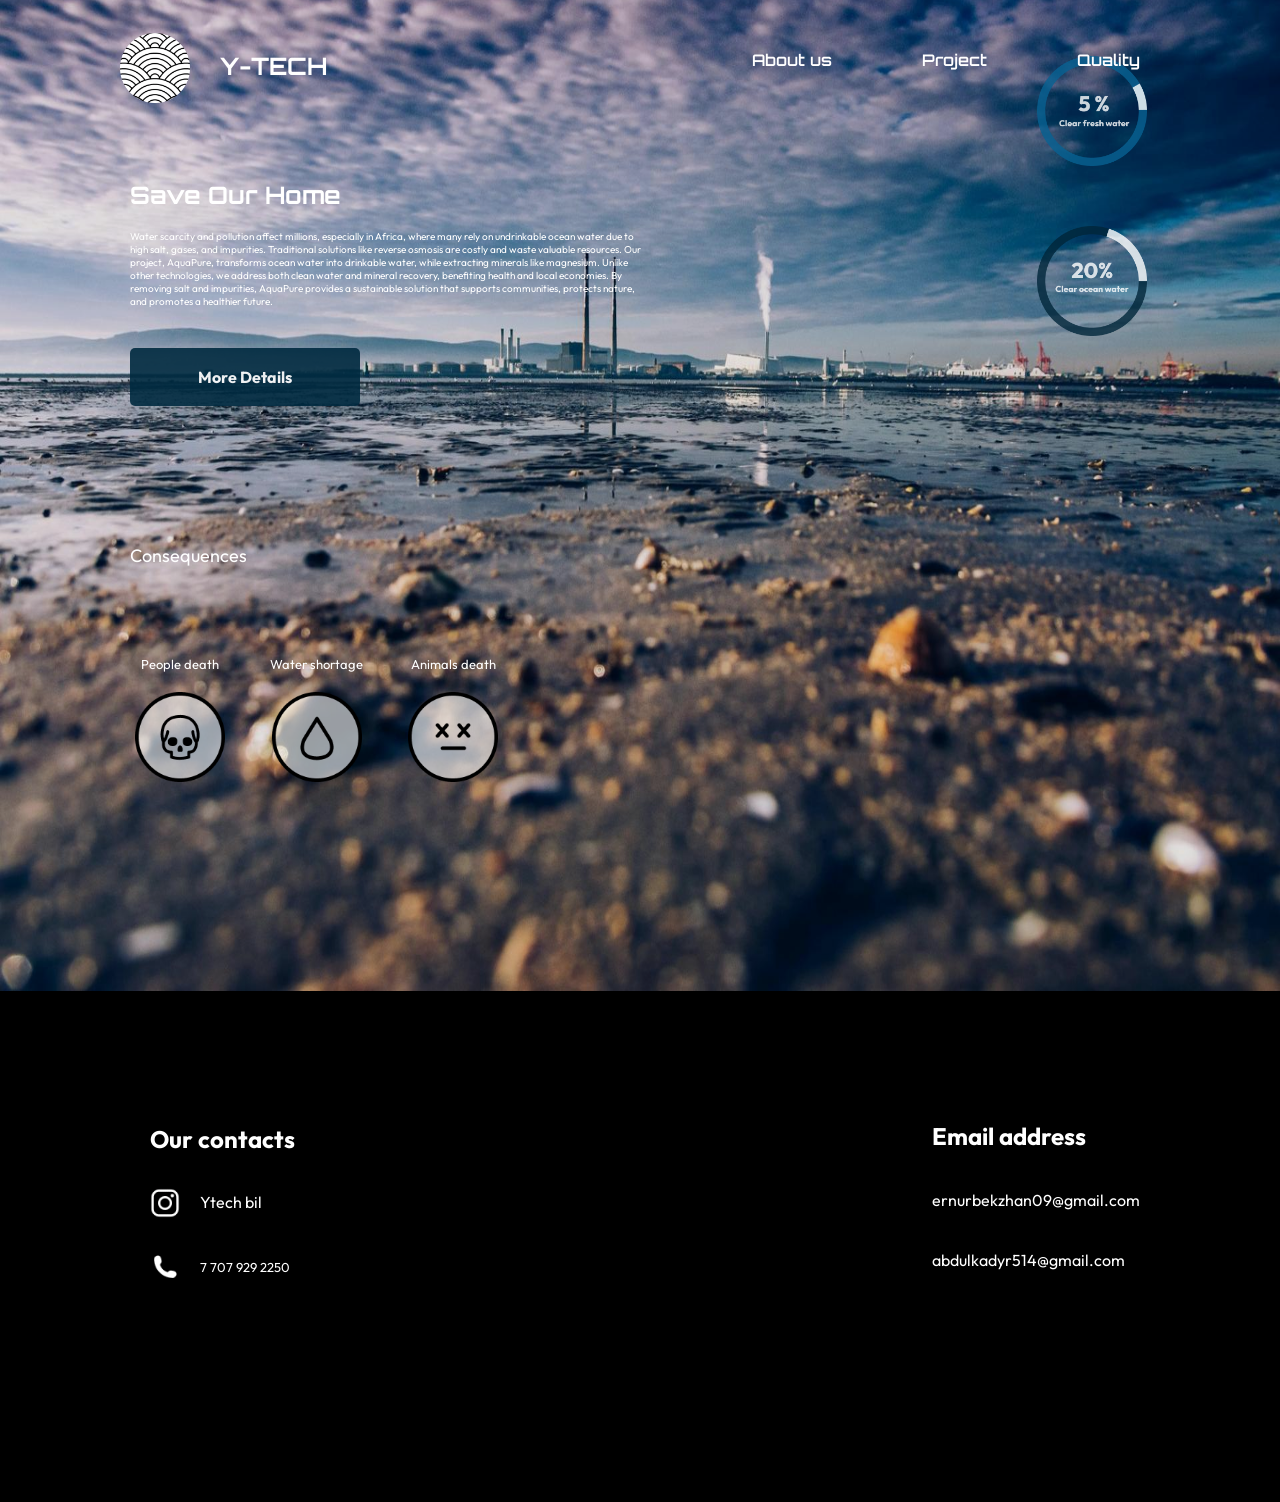
==== commit a0f1134d: "Fix HTML encoding issues in index.html" ====
--- a/index.html
+++ b/index.html
@@ -78,7 +78,7 @@
             </div>
         </div>
         <div class="Email">
-            <p class="email">Email adress</p>
+            <p class="email">Email address</p>
             <a href="https://mail.google.com/mail/" class="email1">ernurbekzhan09@gmail.com</a>
             <a href="https://mail.google.com/mail/" class="email2">abdulkadyr514@gmail.com</a>
         </div>
